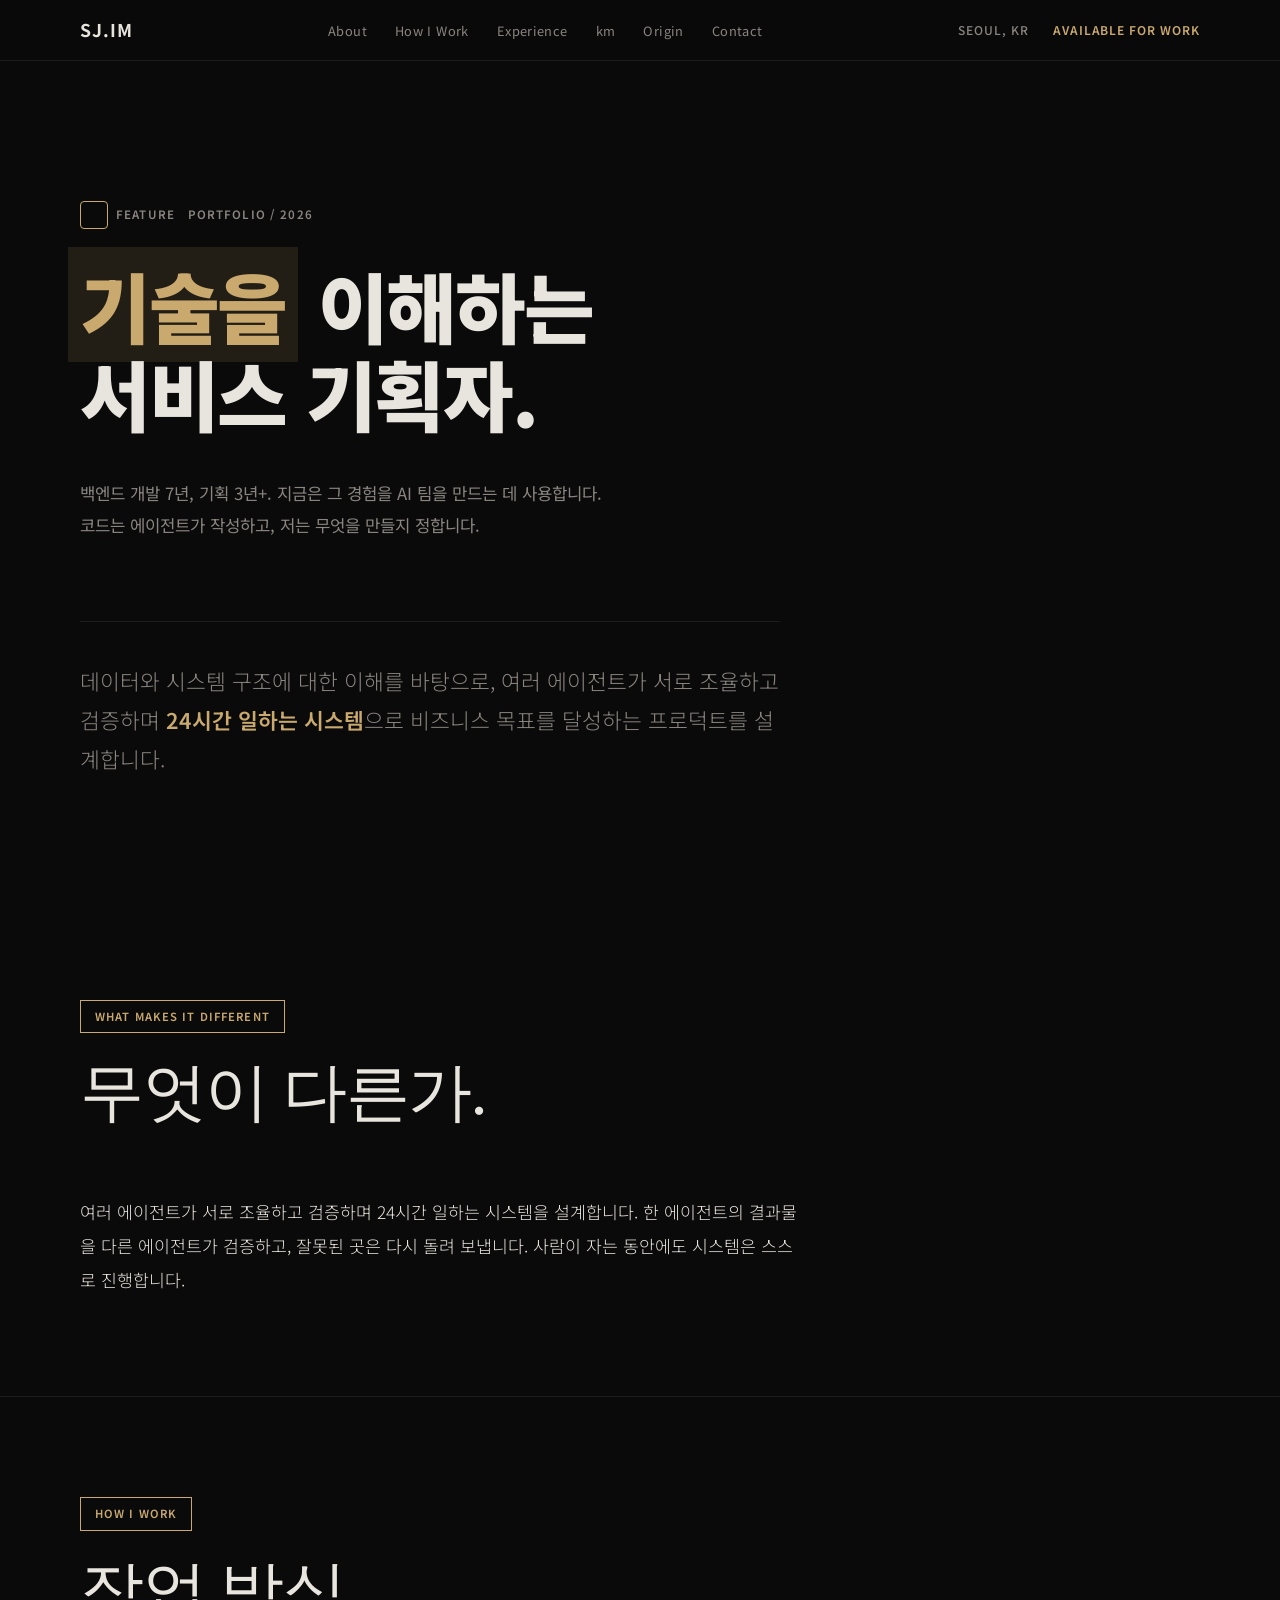
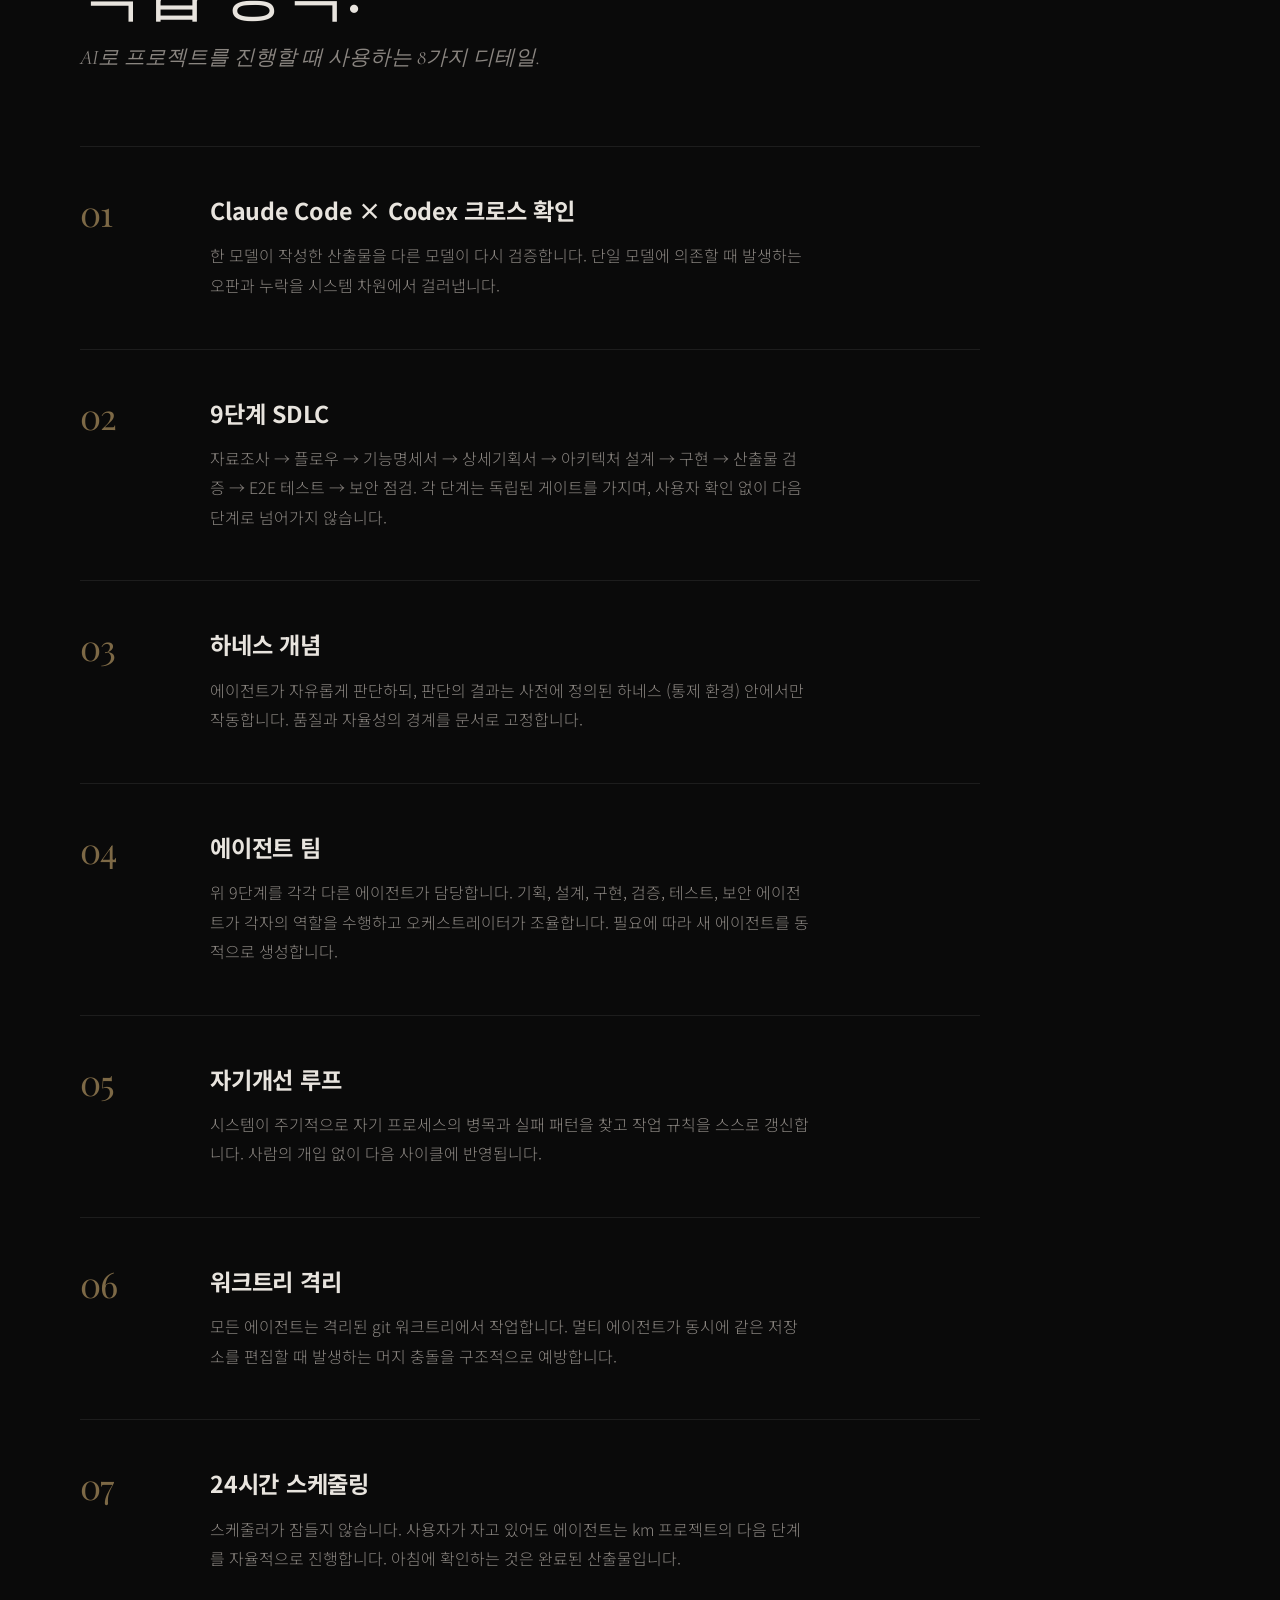
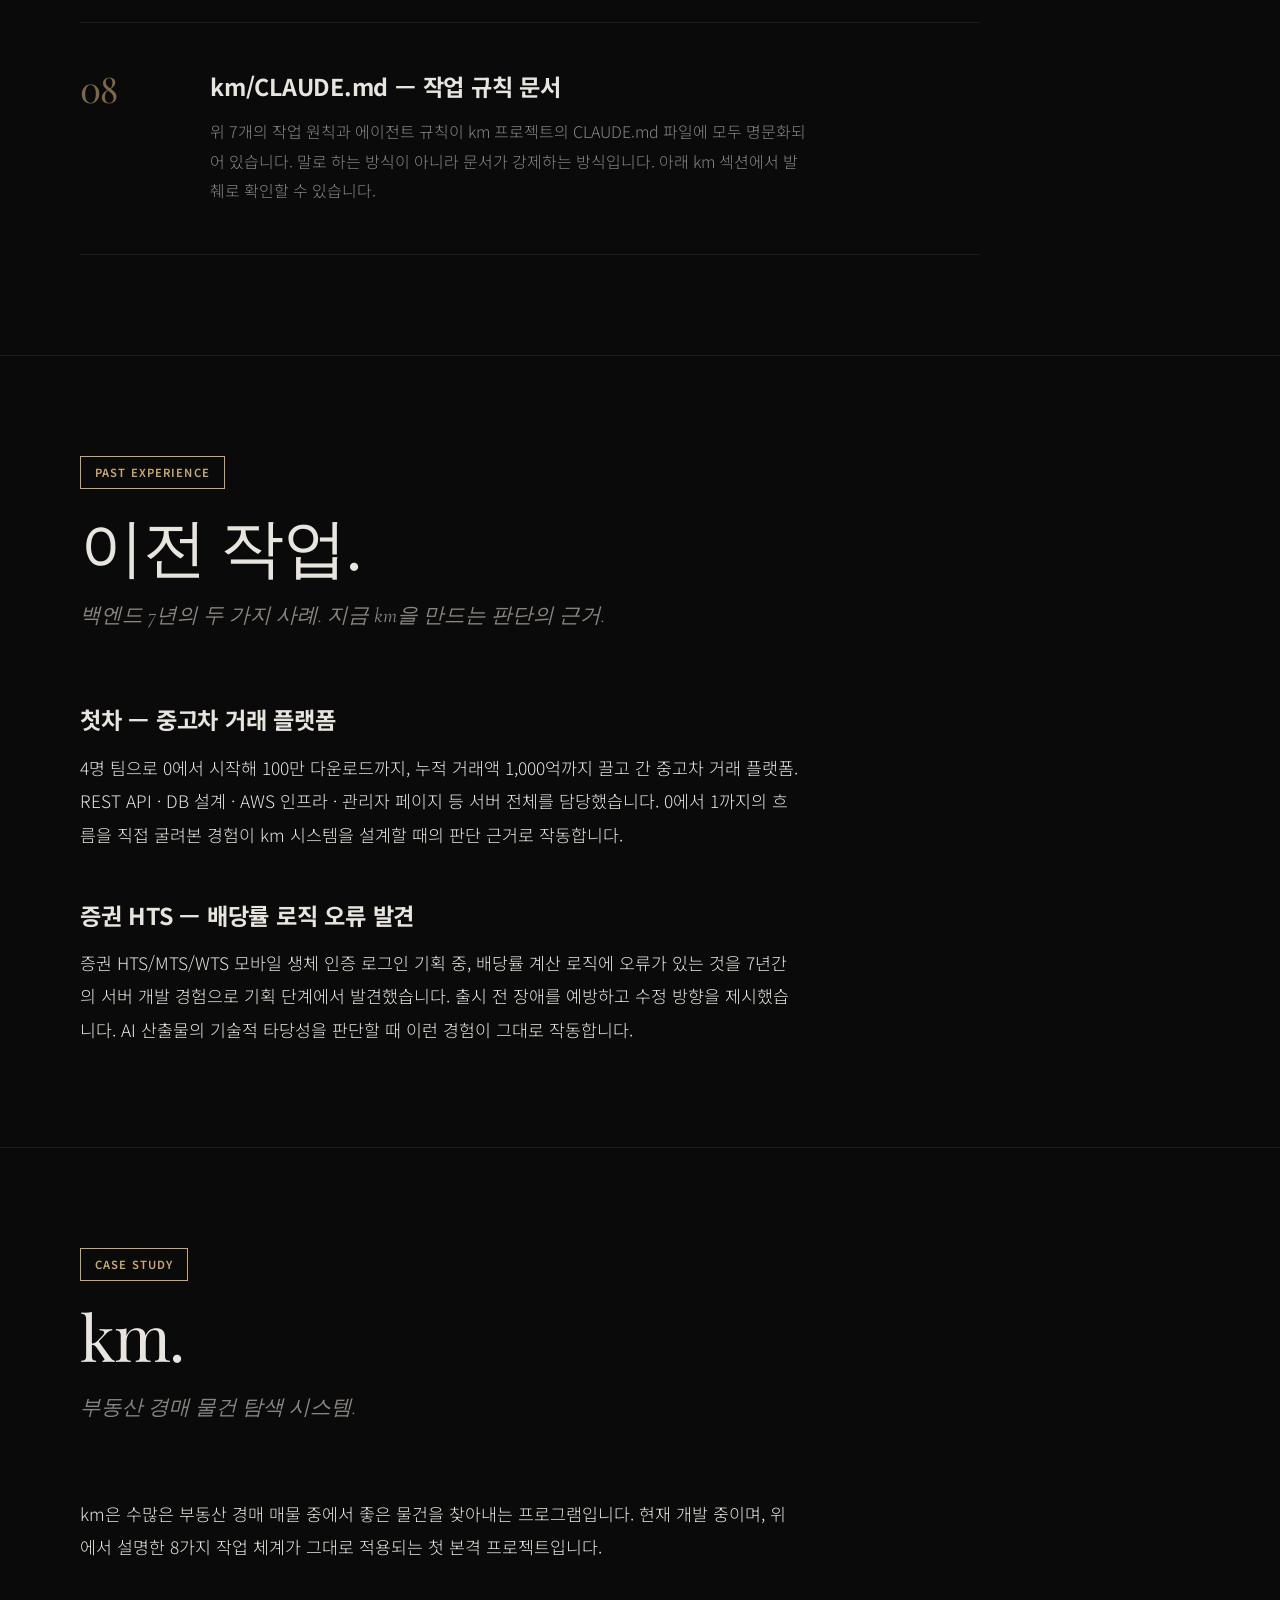
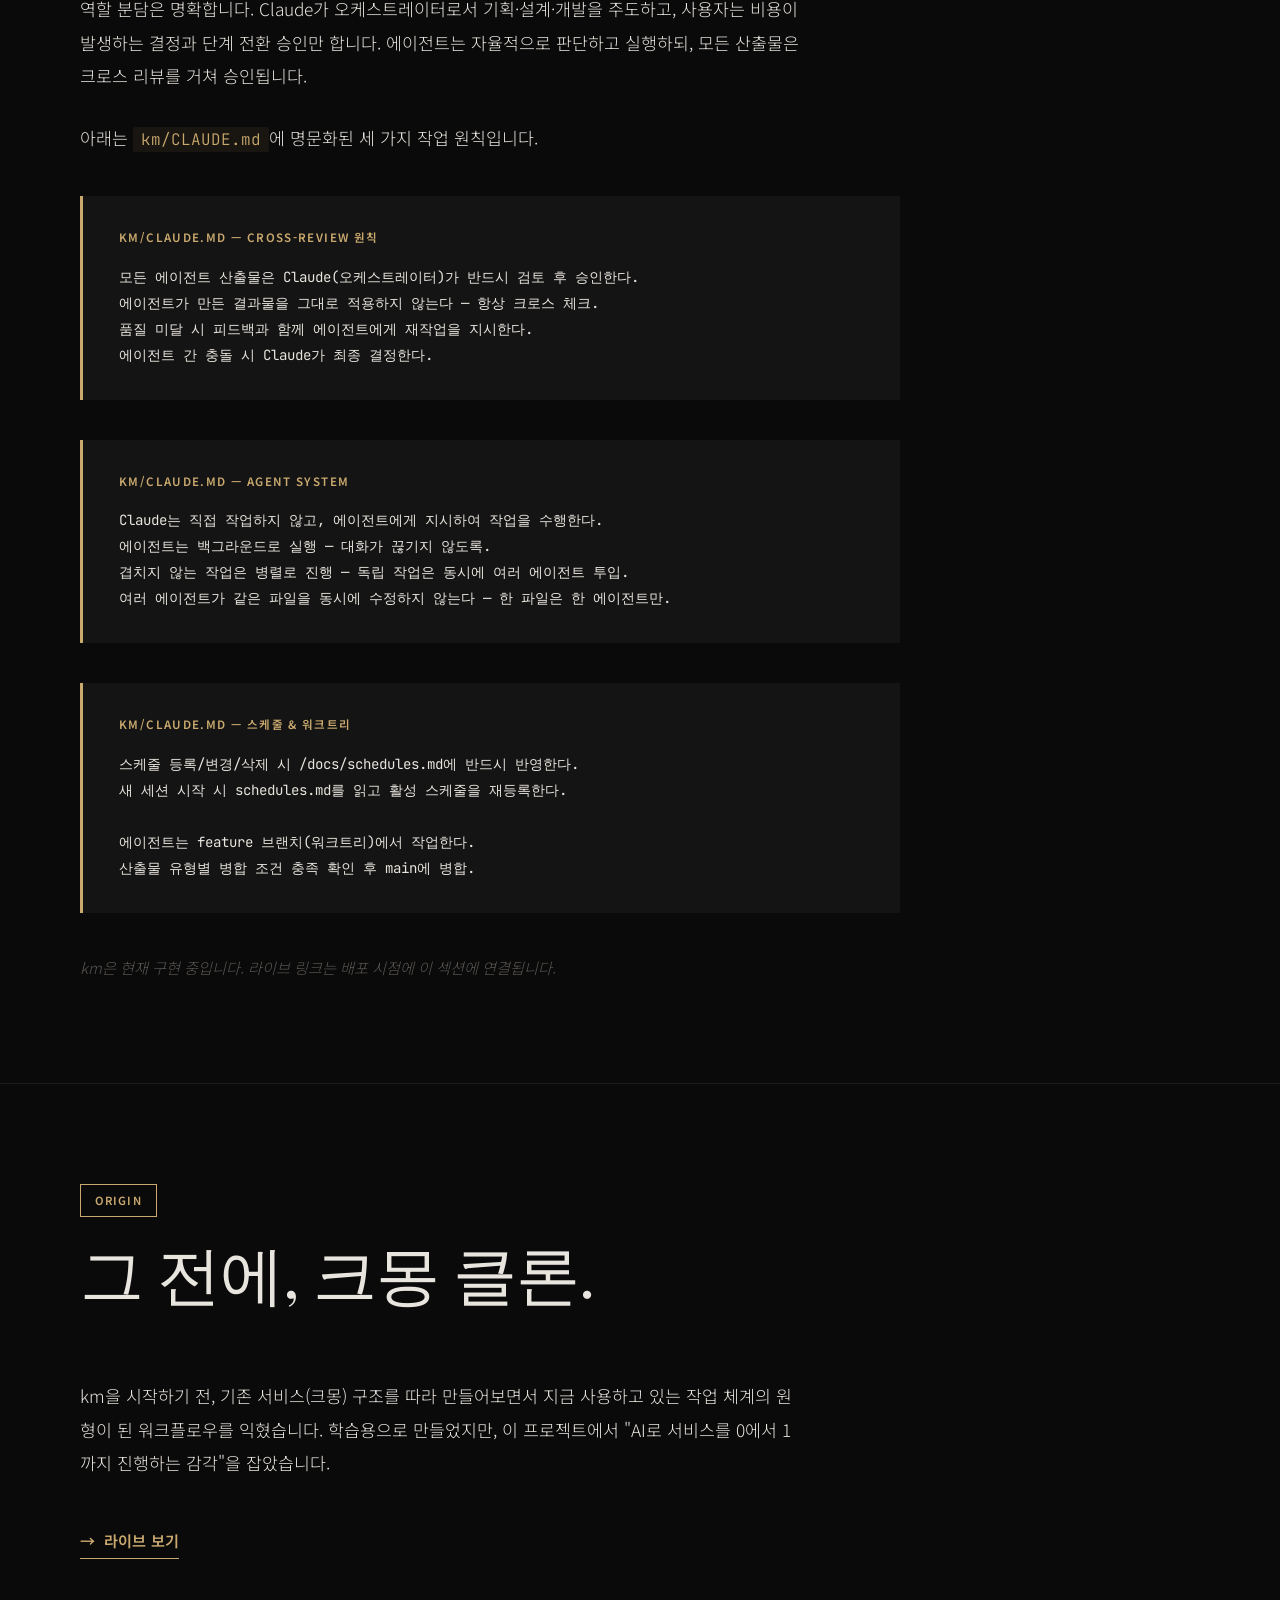
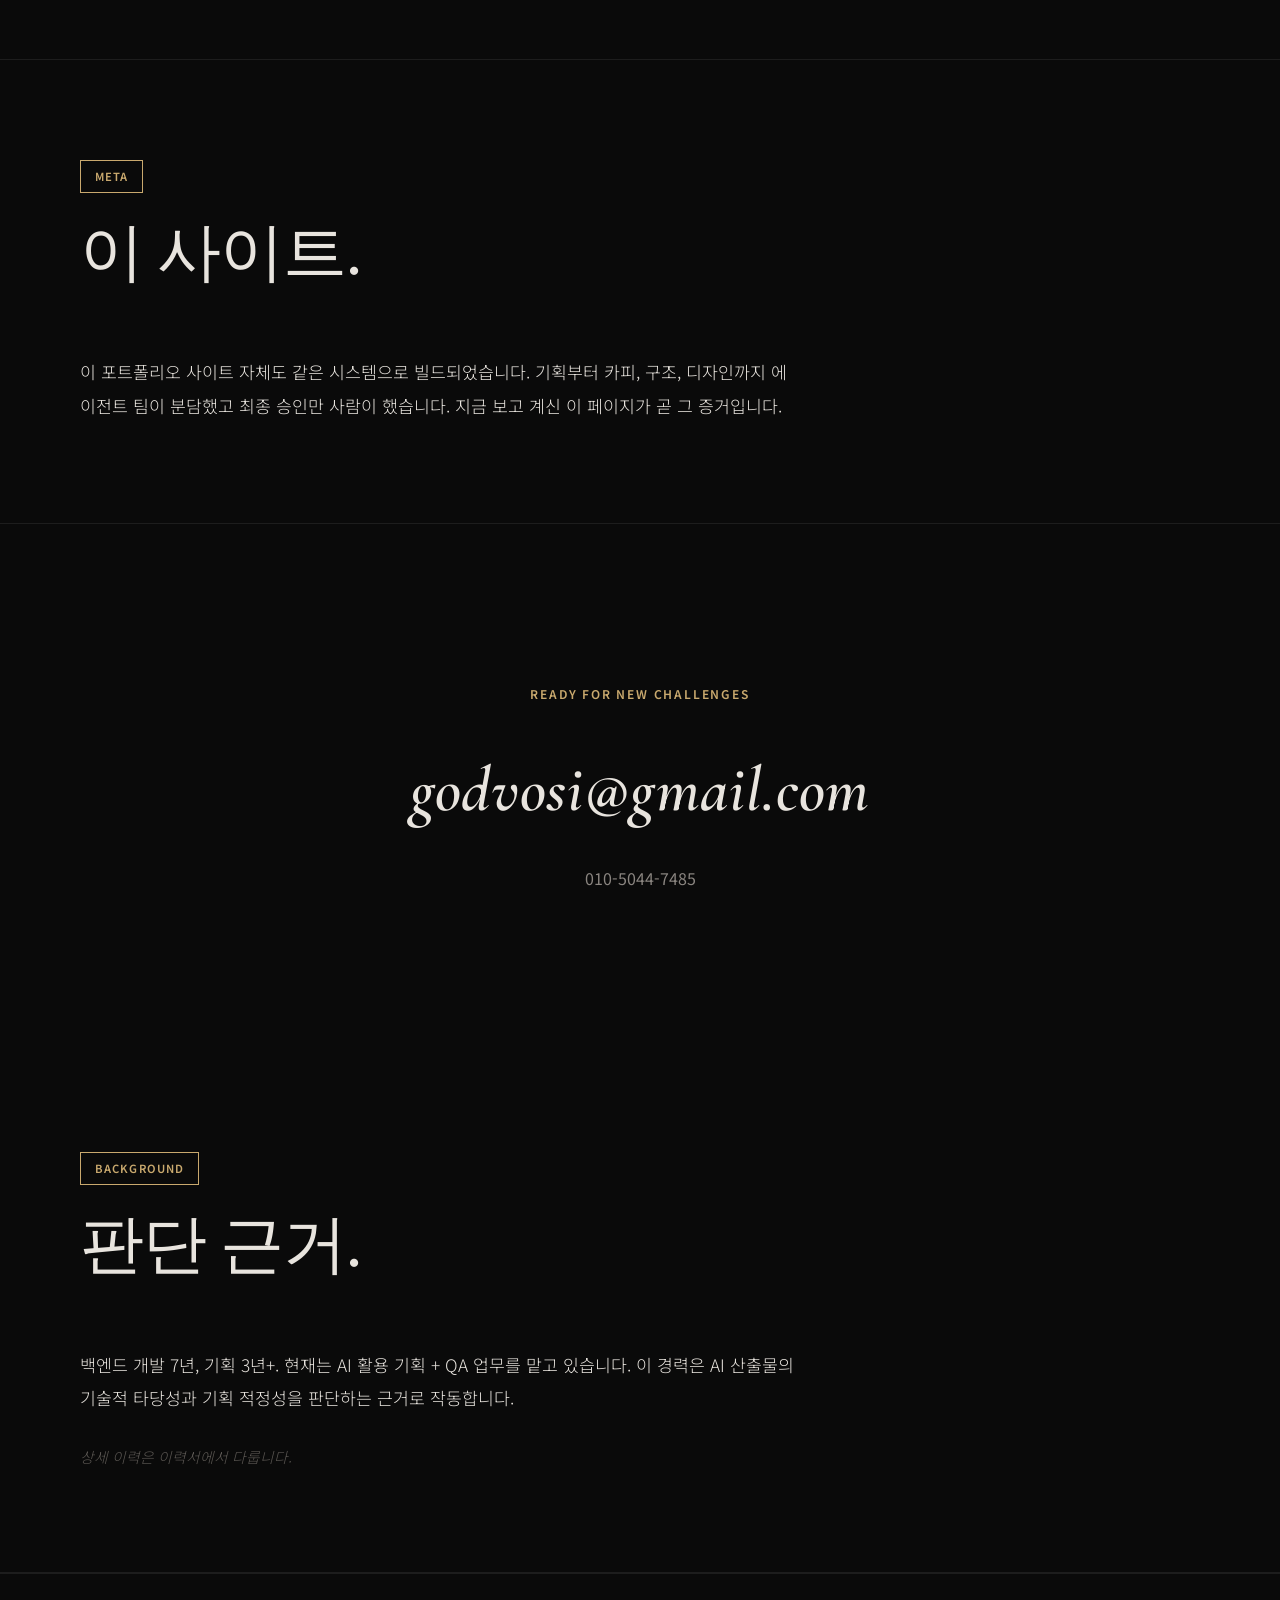
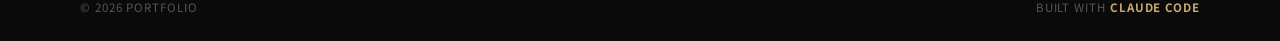
==== index.html @ a45b224a "v3 hero 카피 정정 + About 섹션 중복 제거 - hero desc: v2 잔재("개발자로서의 7년... 시스템의 근간을 아는 기획...") → "백엔드 개발 7년, 기획" ====
<!DOCTYPE html>
<html lang="ko">
<head>
    <meta charset="UTF-8">
    <meta name="viewport" content="width=device-width, initial-scale=1.0">
    <title>임상준 | 포트폴리오</title>
    <link rel="stylesheet" href="style.css">
    <link rel="preconnect" href="https://fonts.googleapis.com">
    <link href="https://fonts.googleapis.com/css2?family=Noto+Sans+KR:wght@300;400;500;700;900&family=Playfair+Display:ital,wght@0,400;0,700;1,400;1,700&family=Cormorant+Garamond:ital,wght@0,400;0,600;1,400;1,600&family=JetBrains+Mono:wght@400;500&display=swap" rel="stylesheet">
</head>
<body>

<!-- Navigation -->
<nav class="nav" id="nav">
    <div class="nav-container">
        <a href="#hero" class="nav-logo">SJ.IM</a>
        <button class="nav-toggle" id="navToggle" aria-label="메뉴 열기">
            <span></span><span></span><span></span>
        </button>
        <ul class="nav-menu" id="navMenu">
            <li><a href="#about">About</a></li>
            <li><a href="#operate">How I Work</a></li>
            <li><a href="#experience">Experience</a></li>
            <li><a href="#km">km</a></li>
            <li><a href="#origin">Origin</a></li>
            <li><a href="#contact">Contact</a></li>
        </ul>
        <div class="nav-status">
            <span class="nav-location">SEOUL, KR</span>
            <span class="nav-available">AVAILABLE FOR WORK</span>
        </div>
    </div>
</nav>

<!-- Hero Section (v2 카피 그대로 — 사용자 명시 결정) -->
<section class="hero" id="hero">
    <div class="hero-content">
        <div class="hero-badge">FEATURE &nbsp; PORTFOLIO / 2026</div>
        <h1 class="hero-title" id="heroTitle"></h1>
        <p class="hero-desc hero-fade" style="opacity: 0;">
            백엔드 개발 7년, 기획 3년+. 지금은 그 경험을 AI 팀을 만드는 데 사용합니다.
            코드는 에이전트가 작성하고, 저는 무엇을 만들지 정합니다.
        </p>
    </div>
    <div class="hero-quote hero-fade" style="opacity: 0;">
        <p>
            데이터와 시스템 구조에 대한 이해를 바탕으로, 여러 에이전트가 서로 조율하고
            검증하며 <strong>24시간 일하는 시스템</strong>으로 비즈니스 목표를 달성하는
            프로덕트를 설계합니다.
        </p>
    </div>
</section>

<!-- 2. About — 무엇이 다른가 -->
<section class="section" id="about">
    <div class="container">
        <div class="section-header">
            <div class="section-badge">WHAT MAKES IT DIFFERENT</div>
            <h2 class="section-title">무엇이 다른가.</h2>
        </div>
        <div class="editorial-body">
            <p>
                여러 에이전트가 서로 조율하고 검증하며 24시간 일하는 시스템을 설계합니다.
                한 에이전트의 결과물을 다른 에이전트가 검증하고, 잘못된 곳은 다시 돌려
                보냅니다. 사람이 자는 동안에도 시스템은 스스로 진행합니다.
            </p>
        </div>
    </div>
</section>

<!-- 3. How I Work — 작업 체계 8개 -->
<section class="section" id="operate">
    <div class="container">
        <div class="section-header">
            <div class="section-badge">HOW I WORK</div>
            <h2 class="section-title">작업 방식.</h2>
            <p class="section-sub">
                AI로 프로젝트를 진행할 때 사용하는 8가지 디테일.
            </p>
        </div>

        <div class="operate-list">
            <div class="operate-item">
                <div class="operate-num">01</div>
                <div class="operate-body">
                    <h3>Claude Code × Codex 크로스 확인</h3>
                    <p>
                        한 모델이 작성한 산출물을 다른 모델이 다시 검증합니다. 단일 모델에
                        의존할 때 발생하는 오판과 누락을 시스템 차원에서 걸러냅니다.
                    </p>
                </div>
            </div>

            <div class="operate-item">
                <div class="operate-num">02</div>
                <div class="operate-body">
                    <h3>9단계 SDLC</h3>
                    <p>
                        자료조사 → 플로우 → 기능명세서 → 상세기획서 → 아키텍처 설계 →
                        구현 → 산출물 검증 → E2E 테스트 → 보안 점검. 각 단계는 독립된
                        게이트를 가지며, 사용자 확인 없이 다음 단계로 넘어가지 않습니다.
                    </p>
                </div>
            </div>

            <div class="operate-item">
                <div class="operate-num">03</div>
                <div class="operate-body">
                    <h3>하네스 개념</h3>
                    <p>
                        에이전트가 자유롭게 판단하되, 판단의 결과는 사전에 정의된 하네스
                        (통제 환경) 안에서만 작동합니다. 품질과 자율성의 경계를 문서로 고정합니다.
                    </p>
                </div>
            </div>

            <div class="operate-item">
                <div class="operate-num">04</div>
                <div class="operate-body">
                    <h3>에이전트 팀</h3>
                    <p>
                        위 9단계를 각각 다른 에이전트가 담당합니다. 기획, 설계, 구현, 검증,
                        테스트, 보안 에이전트가 각자의 역할을 수행하고 오케스트레이터가
                        조율합니다. 필요에 따라 새 에이전트를 동적으로 생성합니다.
                    </p>
                </div>
            </div>

            <div class="operate-item">
                <div class="operate-num">05</div>
                <div class="operate-body">
                    <h3>자기개선 루프</h3>
                    <p>
                        시스템이 주기적으로 자기 프로세스의 병목과 실패 패턴을 찾고 작업
                        규칙을 스스로 갱신합니다. 사람의 개입 없이 다음 사이클에 반영됩니다.
                    </p>
                </div>
            </div>

            <div class="operate-item">
                <div class="operate-num">06</div>
                <div class="operate-body">
                    <h3>워크트리 격리</h3>
                    <p>
                        모든 에이전트는 격리된 git 워크트리에서 작업합니다. 멀티 에이전트가
                        동시에 같은 저장소를 편집할 때 발생하는 머지 충돌을 구조적으로 예방합니다.
                    </p>
                </div>
            </div>

            <div class="operate-item">
                <div class="operate-num">07</div>
                <div class="operate-body">
                    <h3>24시간 스케줄링</h3>
                    <p>
                        스케줄러가 잠들지 않습니다. 사용자가 자고 있어도 에이전트는 km
                        프로젝트의 다음 단계를 자율적으로 진행합니다. 아침에 확인하는 것은
                        완료된 산출물입니다.
                    </p>
                </div>
            </div>

            <div class="operate-item">
                <div class="operate-num">08</div>
                <div class="operate-body">
                    <h3>km/CLAUDE.md — 작업 규칙 문서</h3>
                    <p>
                        위 7개의 작업 원칙과 에이전트 규칙이 km 프로젝트의 CLAUDE.md
                        파일에 모두 명문화되어 있습니다. 말로 하는 방식이 아니라 문서가
                        강제하는 방식입니다. 아래 km 섹션에서 발췌로 확인할 수 있습니다.
                    </p>
                </div>
            </div>
        </div>
    </div>
</section>

<!-- 4. Past Experience: 백엔드 시절 사례 (경험) -->
<section class="section" id="experience">
    <div class="container">
        <div class="section-header">
            <div class="section-badge">PAST EXPERIENCE</div>
            <h2 class="section-title">이전 작업.</h2>
            <p class="section-sub">백엔드 7년의 두 가지 사례. 지금 km을 만드는 판단의 근거.</p>
        </div>

        <div class="editorial-body">
            <h3 class="experience-heading">첫차 — 중고차 거래 플랫폼</h3>
            <p>
                4명 팀으로 0에서 시작해 100만 다운로드까지, 누적 거래액 1,000억까지 끌고 간
                중고차 거래 플랫폼. REST API · DB 설계 · AWS 인프라 · 관리자 페이지 등 서버
                전체를 담당했습니다. 0에서 1까지의 흐름을 직접 굴려본 경험이 km 시스템을
                설계할 때의 판단 근거로 작동합니다.
            </p>

            <h3 class="experience-heading">증권 HTS — 배당률 로직 오류 발견</h3>
            <p>
                증권 HTS/MTS/WTS 모바일 생체 인증 로그인 기획 중, 배당률 계산 로직에 오류가
                있는 것을 7년간의 서버 개발 경험으로 기획 단계에서 발견했습니다. 출시 전 장애를
                예방하고 수정 방향을 제시했습니다. AI 산출물의 기술적 타당성을 판단할 때 이런
                경험이 그대로 작동합니다.
            </p>
        </div>
    </div>
</section>

<!-- 5. Case Study: km -->
<section class="section" id="km">
    <div class="container">
        <div class="section-header">
            <div class="section-badge">CASE STUDY</div>
            <h2 class="section-title">km.</h2>
            <p class="section-sub">부동산 경매 물건 탐색 시스템.</p>
        </div>

        <div class="editorial-body">
            <p>
                km은 수많은 부동산 경매 매물 중에서 좋은 물건을 찾아내는 프로그램입니다.
                현재 개발 중이며, 위에서 설명한 8가지 작업 체계가 그대로 적용되는
                첫 본격 프로젝트입니다.
            </p>
            <p>
                역할 분담은 명확합니다. Claude가 오케스트레이터로서 기획·설계·개발을
                주도하고, 사용자는 비용이 발생하는 결정과 단계 전환 승인만 합니다.
                에이전트는 자율적으로 판단하고 실행하되, 모든 산출물은 크로스 리뷰를 거쳐
                승인됩니다.
            </p>
            <p>
                아래는 <code>km/CLAUDE.md</code>에 명문화된 세 가지 작업 원칙입니다.
            </p>
        </div>

        <!-- km/CLAUDE.md 발췌 1: Cross-Review -->
        <blockquote class="km-excerpt">
            <div class="km-excerpt-label">km/CLAUDE.md — Cross-Review 원칙</div>
            <pre>모든 에이전트 산출물은 Claude(오케스트레이터)가 반드시 검토 후 승인한다.
에이전트가 만든 결과물을 그대로 적용하지 않는다 — 항상 크로스 체크.
품질 미달 시 피드백과 함께 에이전트에게 재작업을 지시한다.
에이전트 간 충돌 시 Claude가 최종 결정한다.</pre>
        </blockquote>

        <!-- km/CLAUDE.md 발췌 2: Agent System -->
        <blockquote class="km-excerpt">
            <div class="km-excerpt-label">km/CLAUDE.md — Agent System</div>
            <pre>Claude는 직접 작업하지 않고, 에이전트에게 지시하여 작업을 수행한다.
에이전트는 백그라운드로 실행 — 대화가 끊기지 않도록.
겹치지 않는 작업은 병렬로 진행 — 독립 작업은 동시에 여러 에이전트 투입.
여러 에이전트가 같은 파일을 동시에 수정하지 않는다 — 한 파일은 한 에이전트만.</pre>
        </blockquote>

        <!-- km/CLAUDE.md 발췌 3: 스케줄 / 워크트리 -->
        <blockquote class="km-excerpt">
            <div class="km-excerpt-label">km/CLAUDE.md — 스케줄 &amp; 워크트리</div>
            <pre>스케줄 등록/변경/삭제 시 /docs/schedules.md에 반드시 반영한다.
새 세션 시작 시 schedules.md를 읽고 활성 스케줄을 재등록한다.

에이전트는 feature 브랜치(워크트리)에서 작업한다.
산출물 유형별 병합 조건 충족 확인 후 main에 병합.</pre>
        </blockquote>

        <div class="editorial-body km-cta-block">
            <p>
                km은 현재 구현 중입니다. 라이브 링크는 배포 시점에 이 섹션에 연결됩니다.
            </p>
        </div>
    </div>
</section>

<!-- 5. Origin: 크몽 클론 -->
<section class="section" id="origin">
    <div class="container">
        <div class="section-header">
            <div class="section-badge">ORIGIN</div>
            <h2 class="section-title">그 전에, 크몽 클론.</h2>
        </div>

        <div class="editorial-body">
            <p>
                km을 시작하기 전, 기존 서비스(크몽) 구조를 따라 만들어보면서 지금 사용하고 있는
                작업 체계의 원형이 된 워크플로우를 익혔습니다. 학습용으로 만들었지만, 이
                프로젝트에서 "AI로 서비스를 0에서 1까지 진행하는 감각"을 잡았습니다.
            </p>
            <a href="https://cmong-chi.vercel.app/" target="_blank" rel="noopener" class="project-link-cta">
                <span class="link-arrow">→</span> 라이브 보기
            </a>
        </div>
    </div>
</section>

<!-- 6. Meta: 이 사이트 -->
<section class="section" id="meta">
    <div class="container">
        <div class="section-header">
            <div class="section-badge">META</div>
            <h2 class="section-title">이 사이트.</h2>
        </div>

        <div class="editorial-body">
            <p>
                이 포트폴리오 사이트 자체도 같은 시스템으로 빌드되었습니다. 기획부터 카피,
                구조, 디자인까지 에이전트 팀이 분담했고 최종 승인만 사람이 했습니다.
                지금 보고 계신 이 페이지가 곧 그 증거입니다.
            </p>
        </div>
    </div>
</section>

<!-- 7. Contact -->
<section class="section" id="contact">
    <div class="container">
        <div class="contact-content">
            <p class="contact-label">READY FOR NEW CHALLENGES</p>
            <a href="mailto:godvosi@gmail.com" class="contact-email">godvosi@gmail.com</a>
            <div class="contact-sub">
                <a href="tel:010-5044-7485" class="contact-phone">010-5044-7485</a>
            </div>
        </div>
    </div>
</section>

<!-- 8. Background — 판단 근거 (경력 한두 줄, 진짜 마지막) -->
<section class="section" id="background">
    <div class="container">
        <div class="section-header">
            <div class="section-badge">BACKGROUND</div>
            <h2 class="section-title">판단 근거.</h2>
        </div>

        <div class="editorial-body">
            <p>
                백엔드 개발 7년, 기획 3년+. 현재는 AI 활용 기획 + QA 업무를 맡고 있습니다.
                이 경력은 AI 산출물의 기술적 타당성과 기획 적정성을 판단하는 근거로
                작동합니다.
            </p>
            <p class="editorial-muted">
                상세 이력은 이력서에서 다룹니다.
            </p>
        </div>
    </div>
</section>

<!-- Footer -->
<footer class="footer">
    <div class="container footer-inner">
        <p class="footer-copy">&copy; 2026 PORTFOLIO</p>
        <p class="footer-built">BUILT WITH <strong>CLAUDE CODE</strong></p>
    </div>
</footer>

<script src="script.js"></script>
</body>
</html>
---- style.css ----
/* ================================
   Variables & Reset
   ================================ */
:root {
    --bg: #0a0a0a;
    --bg-light: #141414;
    --bg-card: #1a1a1a;
    --gold: #c9a96e;
    --gold-dim: rgba(201, 169, 110, 0.6);
    --text: #e8e4de;
    --text-dim: #8a8580;
    --text-muted: #5a5652;
    --border: rgba(255, 255, 255, 0.08);
    --border-light: rgba(255, 255, 255, 0.12);
    --serif: 'Playfair Display', Georgia, 'Times New Roman', serif;
    --sans: 'Noto Sans KR', -apple-system, BlinkMacSystemFont, sans-serif;
    --transition: all 0.3s ease;
}

*, *::before, *::after {
    margin: 0;
    padding: 0;
    box-sizing: border-box;
}

html {
    scroll-behavior: smooth;
    font-size: 16px;
}

body {
    font-family: var(--sans);
    color: var(--text);
    background: var(--bg);
    line-height: 1.7;
    -webkit-font-smoothing: antialiased;
}

a {
    text-decoration: none;
    color: inherit;
}

ul {
    list-style: none;
}

/* ================================
   Layout
   ================================ */
.container {
    max-width: 1200px;
    margin: 0 auto;
    padding: 0 40px;
}

.section {
    padding: 100px 0;
    border-bottom: 1px solid var(--border);
}

/* ================================
   Navigation
   ================================ */
.nav {
    position: fixed;
    top: 0;
    left: 0;
    right: 0;
    z-index: 1000;
    background: rgba(10, 10, 10, 0.95);
    backdrop-filter: blur(12px);
    border-bottom: 1px solid var(--border);
    transition: var(--transition);
}

.nav.scrolled {
    background: rgba(10, 10, 10, 0.98);
}

.nav-container {
    max-width: 1200px;
    margin: 0 auto;
    padding: 0 40px;
    display: flex;
    align-items: center;
    justify-content: space-between;
    height: 60px;
}

.nav-logo {
    font-size: 1.1rem;
    font-weight: 700;
    color: var(--text);
    letter-spacing: 0.05em;
}

.nav-menu {
    display: flex;
    gap: 28px;
}

.nav-menu a {
    font-size: 0.8rem;
    font-weight: 400;
    color: var(--text-dim);
    transition: var(--transition);
    letter-spacing: 0.03em;
}

.nav-menu a:hover {
    color: var(--text);
}

.nav-status {
    display: flex;
    align-items: center;
    gap: 24px;
}

.nav-location {
    font-size: 0.75rem;
    color: var(--text-dim);
    letter-spacing: 0.08em;
    font-weight: 500;
}

.nav-available {
    font-size: 0.75rem;
    color: var(--gold);
    letter-spacing: 0.08em;
    font-weight: 600;
}

.nav-toggle {
    display: none;
    flex-direction: column;
    gap: 5px;
    background: none;
    border: none;
    cursor: pointer;
    padding: 4px;
}

.nav-toggle span {
    width: 22px;
    height: 1.5px;
    background: var(--text);
    transition: var(--transition);
}

/* ================================
   Hero
   ================================ */
.hero {
    min-height: 100vh;
    display: flex;
    flex-direction: column;
    justify-content: center;
    padding: 140px 40px 60px;
    max-width: 1200px;
    margin: 0 auto;
}

.hero-badge {
    font-size: 0.72rem;
    font-weight: 600;
    color: var(--text-dim);
    letter-spacing: 0.1em;
    margin-bottom: 32px;
    display: flex;
    align-items: center;
    gap: 8px;
}

.hero-badge::before {
    content: '';
    display: inline-block;
    width: 28px;
    height: 28px;
    border: 1.5px solid var(--gold);
    border-radius: 4px;
    flex-shrink: 0;
}

.hero-title {
    font-family: var(--sans);
    font-size: clamp(2.8rem, 6vw, 5rem);
    font-weight: 900;
    line-height: 1.15;
    margin-bottom: 40px;
    letter-spacing: -0.03em;
    color: var(--text);
}

.hero-title-highlight {
    color: var(--gold);
    background: rgba(201, 169, 110, 0.12);
    padding: 2px 12px;
    margin-left: -12px;
}

.hero-desc {
    font-size: 1.05rem;
    color: var(--text-dim);
    max-width: 540px;
    line-height: 1.9;
}

.hero-quote {
    margin-top: 80px;
    padding-top: 40px;
    border-top: 1px solid var(--border);
    max-width: 700px;
}

.hero-quote p {
    font-size: 1.35rem;
    color: var(--text-dim);
    line-height: 1.8;
    font-weight: 300;
}

.hero-quote strong {
    color: var(--gold);
    font-weight: 600;
}

/* ================================
   Stats
   ================================ */
.stats-grid {
    display: grid;
    grid-template-columns: repeat(4, 1fr);
    border-top: 1px solid var(--border-light);
    border-bottom: 1px solid var(--border-light);
}

.stat-item {
    padding: 40px 0;
    border-right: 1px solid var(--border);
}

.stat-item:last-child {
    border-right: none;
}

.stat-number {
    display: block;
    font-size: 3.5rem;
    font-weight: 900;
    letter-spacing: -0.03em;
    color: var(--text);
    line-height: 1;
    margin-bottom: 8px;
}

.stat-plus {
    color: var(--gold);
}

.stat-label {
    display: block;
    font-size: 0.7rem;
    color: var(--text-dim);
    letter-spacing: 0.1em;
    font-weight: 500;
    text-transform: uppercase;
}

/* ================================
   Career
   ================================ */
.career-header {
    margin-bottom: 64px;
}

.career-badge {
    display: inline-block;
    font-size: 0.7rem;
    font-weight: 600;
    padding: 6px 14px;
    border: 1px solid var(--gold);
    color: var(--gold);
    letter-spacing: 0.08em;
    margin-bottom: 16px;
}

.career-title {
    font-family: var(--serif);
    font-size: clamp(3rem, 5vw, 5rem);
    font-weight: 400;
    color: var(--text);
    letter-spacing: -0.02em;
}

.career-list {
    max-width: 900px;
}

.career-item {
    display: grid;
    grid-template-columns: 200px 1fr;
    gap: 60px;
    padding: 32px 0;
}

.career-item.featured .career-detail {
    border-left: 2px solid var(--gold);
    padding-left: 24px;
}

.career-date {
    font-family: var(--serif);
    font-size: 0.95rem;
    color: var(--gold-dim);
    padding-top: 4px;
}

.career-detail h3 {
    font-size: 1.2rem;
    font-weight: 700;
    color: var(--text);
    margin-bottom: 4px;
}

.career-company {
    font-size: 0.9rem;
    color: var(--text-dim);
    margin-bottom: 12px;
}

.career-tags {
    display: flex;
    gap: 8px;
    flex-wrap: wrap;
    margin-bottom: 12px;
}

.career-tag {
    font-size: 0.72rem;
    padding: 4px 12px;
    border: 1px solid var(--border-light);
    color: var(--text-dim);
    letter-spacing: 0.02em;
}

.career-desc {
    font-size: 0.9rem;
    color: var(--text-muted);
    line-height: 1.7;
}

.career-divider {
    height: 1px;
    background: var(--border);
    max-width: 900px;
}

/* ================================
   Projects
   ================================ */
.section-label {
    font-size: 0.72rem;
    color: var(--text-dim);
    letter-spacing: 0.12em;
    font-weight: 500;
    text-transform: uppercase;
    margin-top: 8px;
}

.project-card {
    padding: 60px 0;
    border-bottom: 1px solid var(--border);
}

.project-card:last-child {
    border-bottom: none;
}

.project-top {
    display: grid;
    grid-template-columns: 1fr;
    gap: 40px;
}

.project-badge {
    display: inline-block;
    font-size: 0.68rem;
    font-weight: 600;
    padding: 5px 14px;
    border: 1px solid var(--gold);
    color: var(--gold);
    letter-spacing: 0.1em;
    margin-bottom: 20px;
}

.badge-fintech {
    border-color: #10b981;
    color: #10b981;
}

.badge-o2o {
    border-color: #8b5cf6;
    color: #8b5cf6;
}

.badge-ai {
    border-color: var(--gold);
    color: var(--gold);
}

.project-title {
    font-family: var(--sans);
    font-size: clamp(1.6rem, 3vw, 2.4rem);
    font-weight: 900;
    color: var(--text);
    margin-bottom: 20px;
    letter-spacing: -0.02em;
    line-height: 1.3;
}

.project-desc {
    font-size: 0.95rem;
    color: var(--text-dim);
    line-height: 1.8;
    max-width: 600px;
}

.project-link-cta {
    display: inline-block;
    margin-top: 20px;
    font-size: 0.95rem;
    font-weight: 600;
    color: var(--gold);
    border-bottom: 1.5px solid var(--gold);
    padding-bottom: 4px;
    transition: var(--transition);
    letter-spacing: 0.02em;
}

.project-link-cta .link-arrow {
    display: inline-block;
    transition: transform 0.3s ease;
    margin-right: 4px;
}

.project-link-cta:hover {
    color: var(--text);
    border-color: var(--text);
}

.project-link-cta:hover .link-arrow {
    transform: translateX(6px);
}

.project-divider {
    height: 1px;
    background: var(--border);
    margin: 40px 0;
    max-width: 600px;
}

.project-metrics {
    display: flex;
    gap: 60px;
}

.metric-value {
    display: block;
    font-size: clamp(2rem, 4vw, 3rem);
    font-weight: 900;
    color: var(--text);
    letter-spacing: -0.03em;
    line-height: 1.1;
    margin-bottom: 4px;
}

.metric-label {
    font-size: 0.75rem;
    color: var(--text-dim);
    letter-spacing: 0.02em;
}

/* ================================
   Skills
   ================================ */
.skills-grid {
    display: grid;
    grid-template-columns: repeat(3, 1fr);
    gap: 48px;
}

.skill-heading {
    font-size: 1.3rem;
    font-weight: 700;
    color: var(--text);
    margin-bottom: 16px;
}

.skill-heading em {
    font-family: var(--serif);
    font-style: italic;
    font-weight: 400;
    color: var(--gold-dim);
}

.skill-divider {
    height: 1px;
    background: var(--border-light);
    margin-bottom: 24px;
}

.skill-list li {
    font-size: 0.9rem;
    color: var(--text-dim);
    padding: 10px 0;
    border-bottom: 1px solid var(--border);
}

.skill-list li:last-child {
    border-bottom: none;
}

.skill-ai-desc {
    font-size: 0.9rem;
    color: var(--text-dim);
    line-height: 1.8;
    margin-bottom: 20px;
}

.skill-ai-tools {
    display: flex;
    flex-direction: column;
    gap: 8px;
}

.skill-ai-tag {
    display: inline-flex;
    align-items: center;
    gap: 8px;
    font-size: 0.85rem;
    color: var(--text);
    padding: 8px 14px;
    background: var(--bg-card);
    border: 1px solid var(--border-light);
    width: fit-content;
}

.skill-ai-tag::before {
    content: '';
    width: 8px;
    height: 8px;
    background: var(--gold);
    flex-shrink: 0;
}

/* ================================
   Contact
   ================================ */
#contact {
    border-bottom: none;
}

.contact-content {
    text-align: center;
    padding: 60px 0;
}

.contact-label {
    font-size: 0.75rem;
    color: var(--gold);
    letter-spacing: 0.15em;
    font-weight: 600;
    margin-bottom: 32px;
}

.contact-email {
    display: block;
    font-family: 'Cormorant Garamond', Georgia, serif;
    font-size: clamp(2rem, 5vw, 4rem);
    font-style: italic;
    font-weight: 600;
    color: var(--text);
    transition: var(--transition);
    margin-bottom: 20px;
    letter-spacing: 0.01em;
}

.contact-email:hover {
    color: var(--gold);
}

.contact-phone {
    font-size: 1rem;
    color: var(--text-dim);
    transition: var(--transition);
}

.contact-phone:hover {
    color: var(--text);
}

/* ================================
   Footer
   ================================ */
.footer {
    padding: 24px 0;
    border-top: 1px solid var(--border);
}

.footer-inner {
    display: flex;
    justify-content: space-between;
    align-items: center;
}

.footer-copy {
    font-size: 0.72rem;
    color: var(--text-muted);
    letter-spacing: 0.08em;
}

.footer-built {
    font-size: 0.72rem;
    color: var(--text-muted);
    letter-spacing: 0.08em;
}

.footer-built strong {
    color: var(--gold);
}

/* ================================
   Hero Typing Animation
   ================================ */
.hero-title .cursor {
    display: inline-block;
    width: 3px;
    height: 0.9em;
    background: var(--gold);
    margin-left: 4px;
    vertical-align: baseline;
    animation: blink 0.8s step-end infinite;
}

@keyframes blink {
    0%, 100% { opacity: 1; }
    50% { opacity: 0; }
}

.hero-fade {
    transition: opacity 0.8s ease, transform 0.8s ease;
    transform: translateY(16px);
}

.hero-fade.show {
    opacity: 1 !important;
    transform: translateY(0);
}

/* ================================
   Animations
   ================================ */
.fade-in {
    opacity: 0;
    transform: translateY(20px);
    transition: opacity 0.6s ease, transform 0.6s ease;
}

.fade-in.visible {
    opacity: 1;
    transform: translateY(0);
}

/* ================================
   Responsive
   ================================ */
@media (max-width: 768px) {
    .container {
        padding: 0 20px;
    }

    .hero {
        padding: 120px 20px 40px;
    }

    .hero-title {
        font-size: 2.4rem;
    }

    .hero-quote {
        margin-top: 48px;
    }

    .hero-quote p {
        font-size: 1.1rem;
    }

    .nav-container {
        padding: 0 20px;
    }

    .nav-menu {
        display: none;
        position: absolute;
        top: 60px;
        left: 0;
        right: 0;
        background: var(--bg);
        flex-direction: column;
        padding: 24px;
        gap: 16px;
        border-bottom: 1px solid var(--border);
    }

    .nav-menu.active {
        display: flex;
    }

    .nav-toggle {
        display: flex;
    }

    .nav-status {
        display: none;
    }

    .stats-grid {
        grid-template-columns: repeat(2, 1fr);
    }

    .stat-item:nth-child(2) {
        border-right: none;
    }

    .stat-item:nth-child(3),
    .stat-item:nth-child(4) {
        border-top: 1px solid var(--border);
    }

    .stat-number {
        font-size: 2.4rem;
    }

    .career-item {
        grid-template-columns: 1fr;
        gap: 8px;
    }

    .skills-grid {
        grid-template-columns: 1fr;
        gap: 40px;
    }

    .project-metrics {
        gap: 32px;
    }

    .section {
        padding: 64px 0;
    }

    .contact-email {
        font-size: 1.6rem;
    }

    .footer-inner {
        flex-direction: column;
        gap: 8px;
        text-align: center;
    }
}

@media (max-width: 480px) {
    .hero-title {
        font-size: 1.8rem;
    }

    .stat-number {
        font-size: 2rem;
    }

    .career-title {
        font-size: 2.5rem;
    }

    .project-title {
        font-size: 1.4rem;
    }

    .metric-value {
        font-size: 1.8rem;
    }
}

/* ================================
   v3 — Editorial Sections (append)
   ================================ */

/* Section header (common) */
.section-header {
    margin-bottom: 72px;
    max-width: 900px;
}

.section-badge {
    display: inline-block;
    font-size: 0.7rem;
    font-weight: 600;
    padding: 6px 14px;
    border: 1px solid var(--gold);
    color: var(--gold);
    letter-spacing: 0.1em;
    margin-bottom: 20px;
}

.section-title {
    font-family: var(--serif);
    font-size: clamp(2.8rem, 5vw, 4.5rem);
    font-weight: 400;
    color: var(--text);
    letter-spacing: -0.02em;
    line-height: 1.1;
    margin-bottom: 20px;
}

.section-sub {
    font-family: 'Cormorant Garamond', Georgia, serif;
    font-size: 1.3rem;
    font-style: italic;
    color: var(--text-dim);
    line-height: 1.6;
    max-width: 640px;
}

/* Editorial body (long-form paragraphs) */
.editorial-body {
    max-width: 720px;
}

.editorial-body p {
    font-family: var(--sans);
    font-size: 1.08rem;
    color: var(--text);
    line-height: 1.95;
    margin-bottom: 28px;
    font-weight: 300;
}

.editorial-body p:last-child {
    margin-bottom: 0;
}

.editorial-body em {
    font-family: 'Cormorant Garamond', Georgia, serif;
    font-style: italic;
    color: var(--gold);
    font-weight: 600;
    font-size: 1.15em;
}

.editorial-body code {
    font-family: 'JetBrains Mono', 'SF Mono', Menlo, Consolas, monospace;
    font-size: 0.92em;
    color: var(--gold);
    background: rgba(201, 169, 110, 0.08);
    padding: 2px 8px;
    border-radius: 2px;
}

.editorial-emphasis {
    font-family: 'Cormorant Garamond', Georgia, serif !important;
    font-size: 1.5rem !important;
    font-style: italic !important;
    font-weight: 500 !important;
    color: var(--gold) !important;
    border-left: 2px solid var(--gold);
    padding-left: 28px;
    margin-top: 40px !important;
    line-height: 1.6 !important;
}

.editorial-muted {
    font-size: 0.92rem !important;
    color: var(--text-muted) !important;
    font-style: italic;
}

/* How I Operate — 8개 디테일 */
.operate-list {
    max-width: 900px;
    border-top: 1px solid var(--border);
}

.operate-item {
    display: grid;
    grid-template-columns: 90px 1fr;
    gap: 40px;
    padding: 48px 0;
    border-bottom: 1px solid var(--border);
}

.operate-num {
    font-family: var(--serif);
    font-size: 2.2rem;
    font-weight: 400;
    color: var(--gold-dim);
    line-height: 1;
    letter-spacing: -0.02em;
}

.operate-body h3 {
    font-family: var(--sans);
    font-size: 1.45rem;
    font-weight: 700;
    color: var(--text);
    margin-bottom: 16px;
    letter-spacing: -0.01em;
    line-height: 1.3;
}

.operate-body p {
    font-size: 1rem;
    color: var(--text-dim);
    line-height: 1.85;
    max-width: 600px;
    font-weight: 300;
}

/* Past Experience — h3 헤딩 (사례 제목) */
.experience-heading {
    font-family: var(--sans);
    font-size: 1.45rem;
    font-weight: 700;
    color: var(--text);
    margin-top: 48px;
    margin-bottom: 16px;
    letter-spacing: -0.01em;
    line-height: 1.3;
}

.editorial-body > .experience-heading:first-child {
    margin-top: 0;
}

/* km — 작업 규칙 발췌 블록 */
.km-excerpt {
    margin: 40px 0;
    padding: 32px 36px;
    background: var(--bg-light);
    border-left: 3px solid var(--gold);
    max-width: 820px;
    position: relative;
}

.km-excerpt-label {
    font-family: var(--sans);
    font-size: 0.72rem;
    font-weight: 600;
    color: var(--gold);
    letter-spacing: 0.12em;
    text-transform: uppercase;
    margin-bottom: 16px;
}

.km-excerpt pre {
    font-family: 'JetBrains Mono', 'SF Mono', Menlo, Consolas, monospace;
    font-size: 0.88rem;
    color: var(--text);
    line-height: 1.85;
    white-space: pre-wrap;
    word-wrap: break-word;
    font-weight: 400;
}

.km-cta-block {
    margin-top: 40px;
}

.km-cta-block p {
    font-style: italic;
    color: var(--text-muted);
    font-size: 0.95rem;
}

/* v3 responsive */
@media (max-width: 768px) {
    .section-title {
        font-size: 2.4rem;
    }

    .section-sub {
        font-size: 1.1rem;
    }

    .operate-item {
        grid-template-columns: 1fr;
        gap: 16px;
    }

    .operate-num {
        font-size: 1.6rem;
    }

    .operate-body h3 {
        font-size: 1.2rem;
    }

    .km-excerpt {
        padding: 24px 20px;
        margin: 32px 0;
    }

    .km-excerpt pre {
        font-size: 0.78rem;
    }

    .editorial-body p {
        font-size: 1rem;
    }

    .editorial-emphasis {
        font-size: 1.25rem !important;
        padding-left: 20px;
    }
}
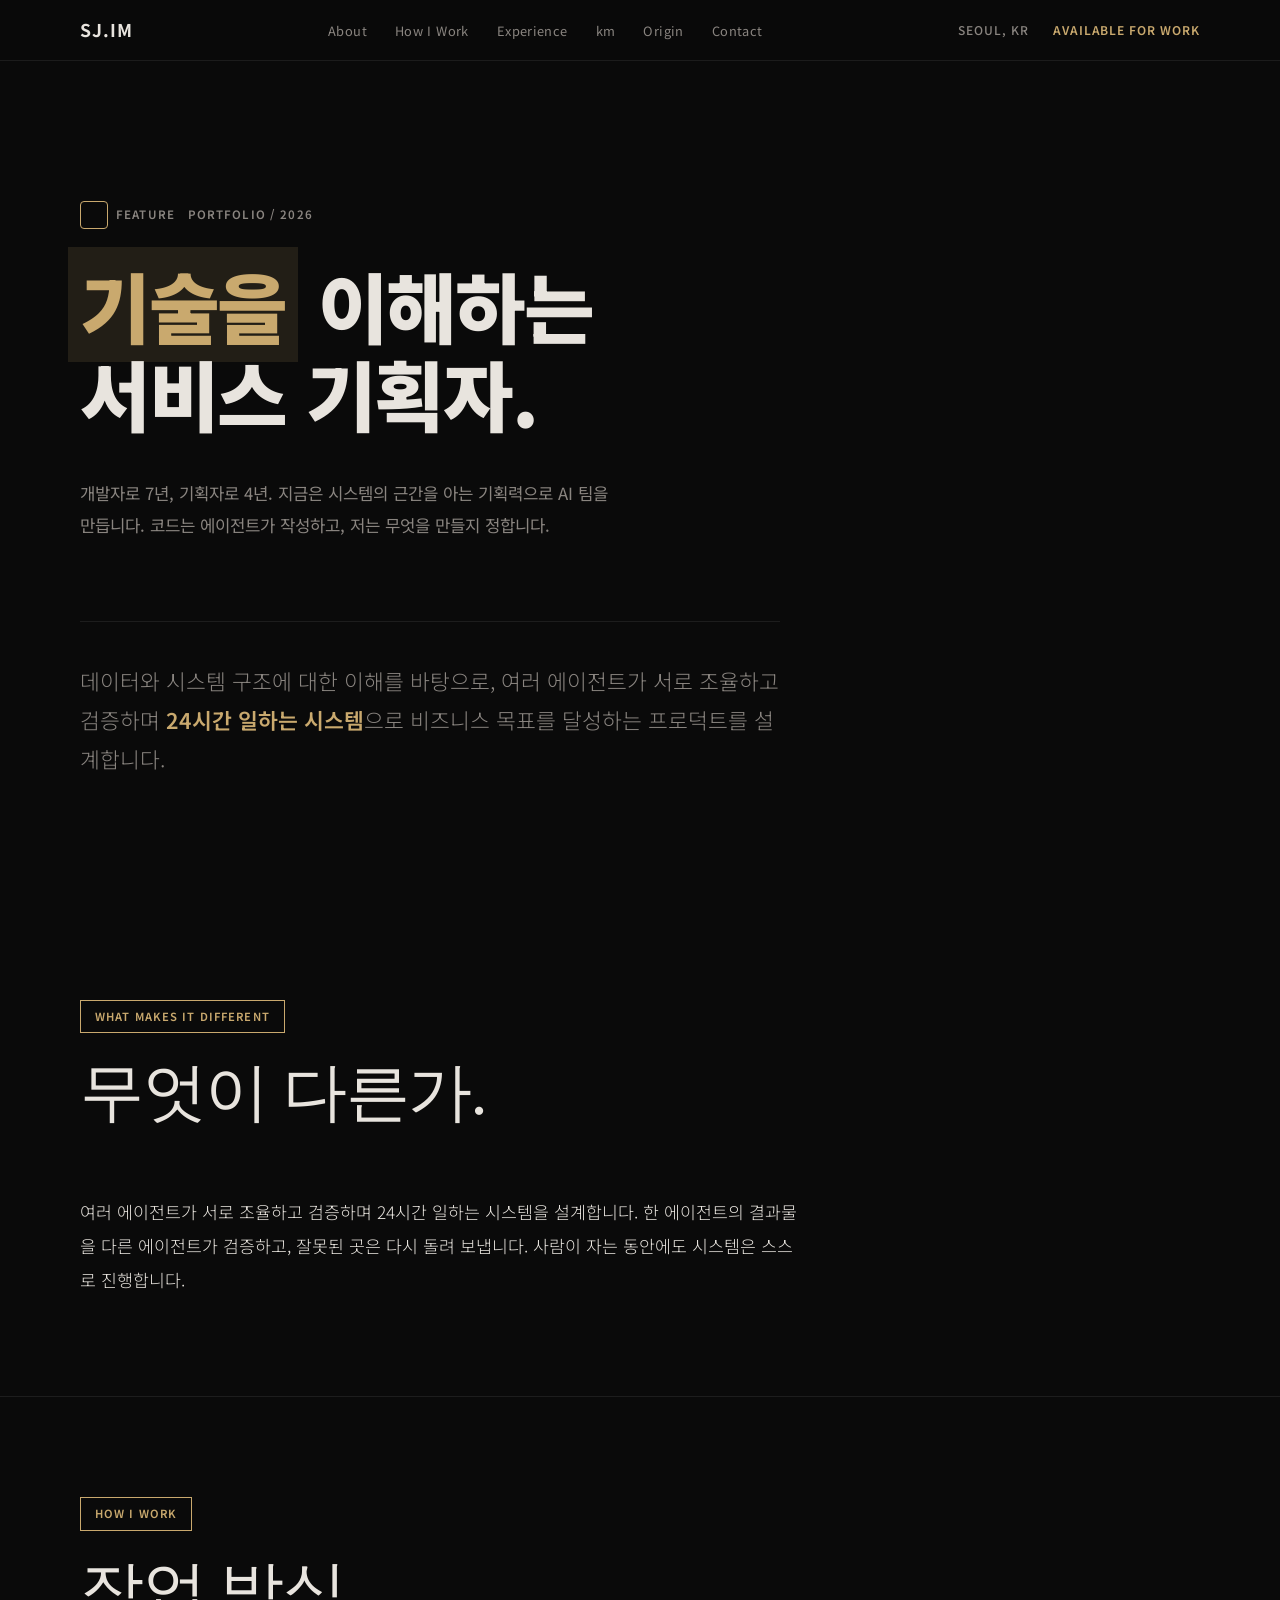
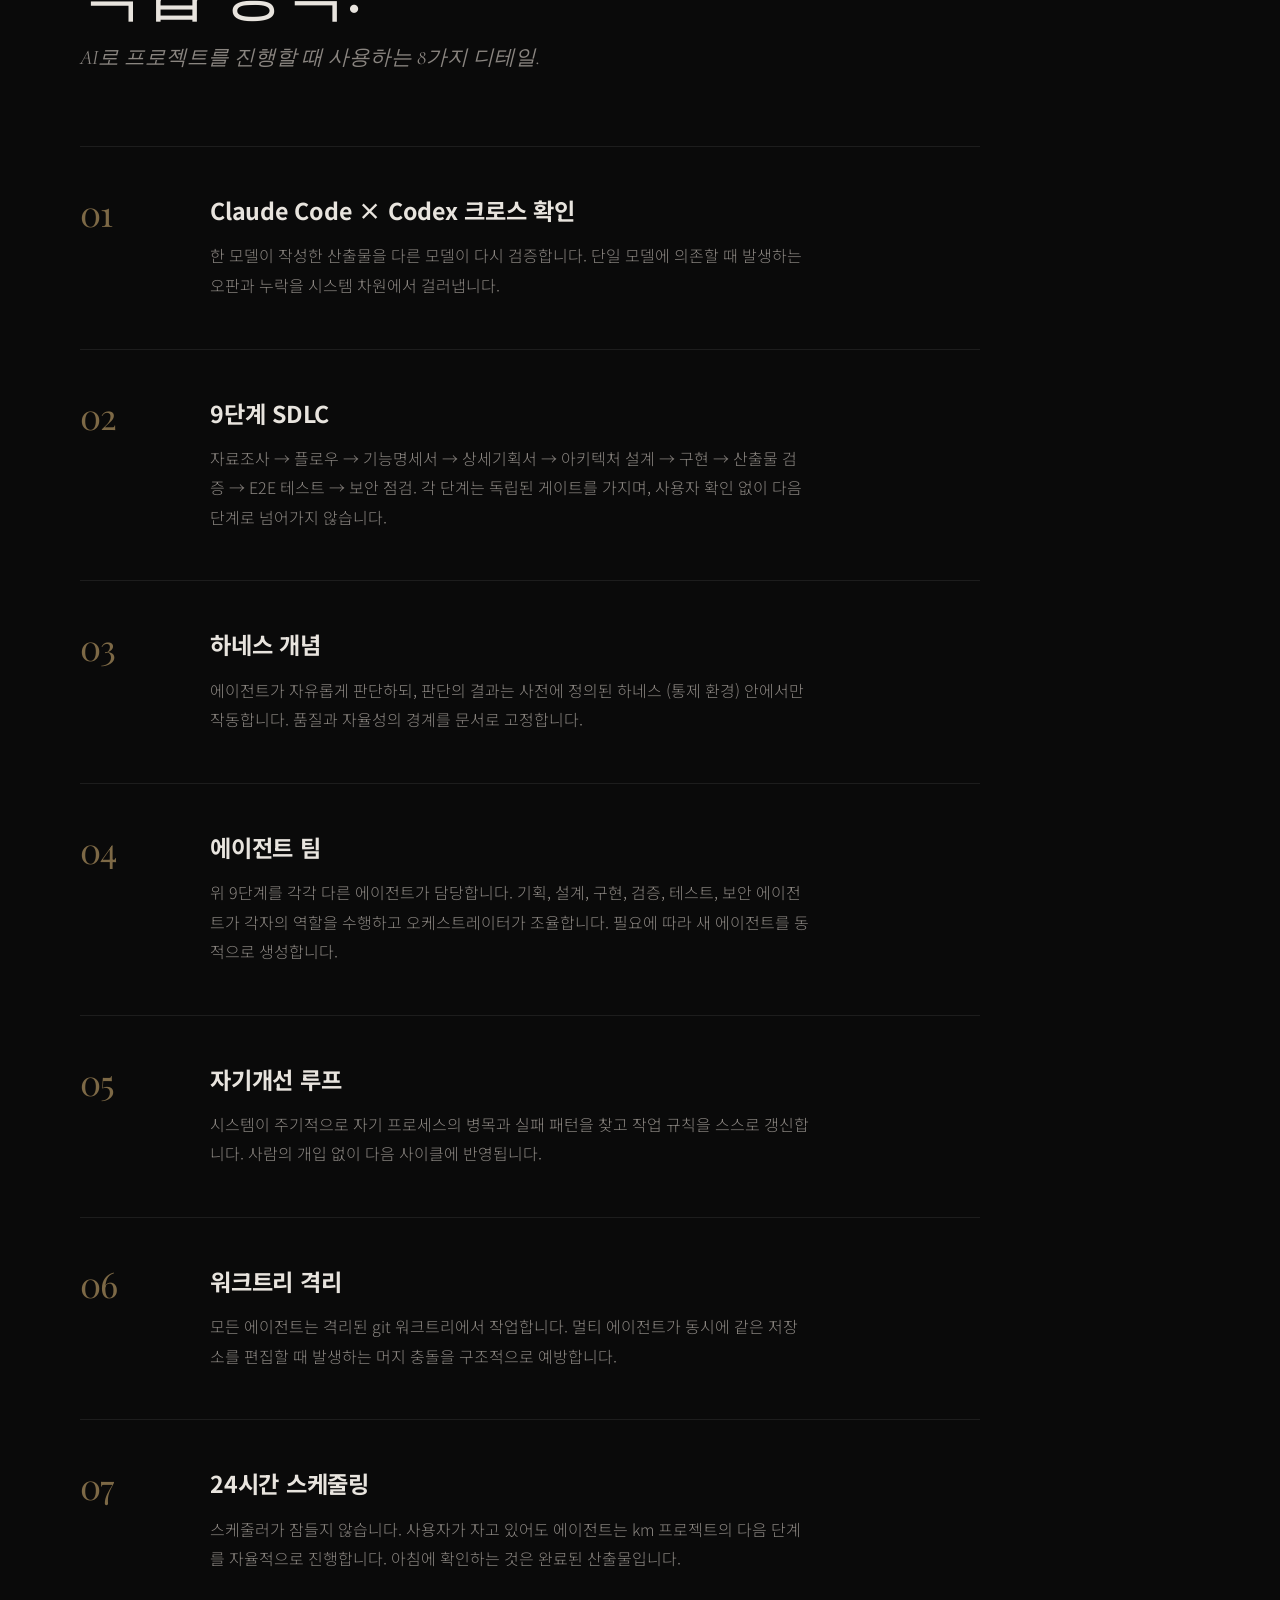
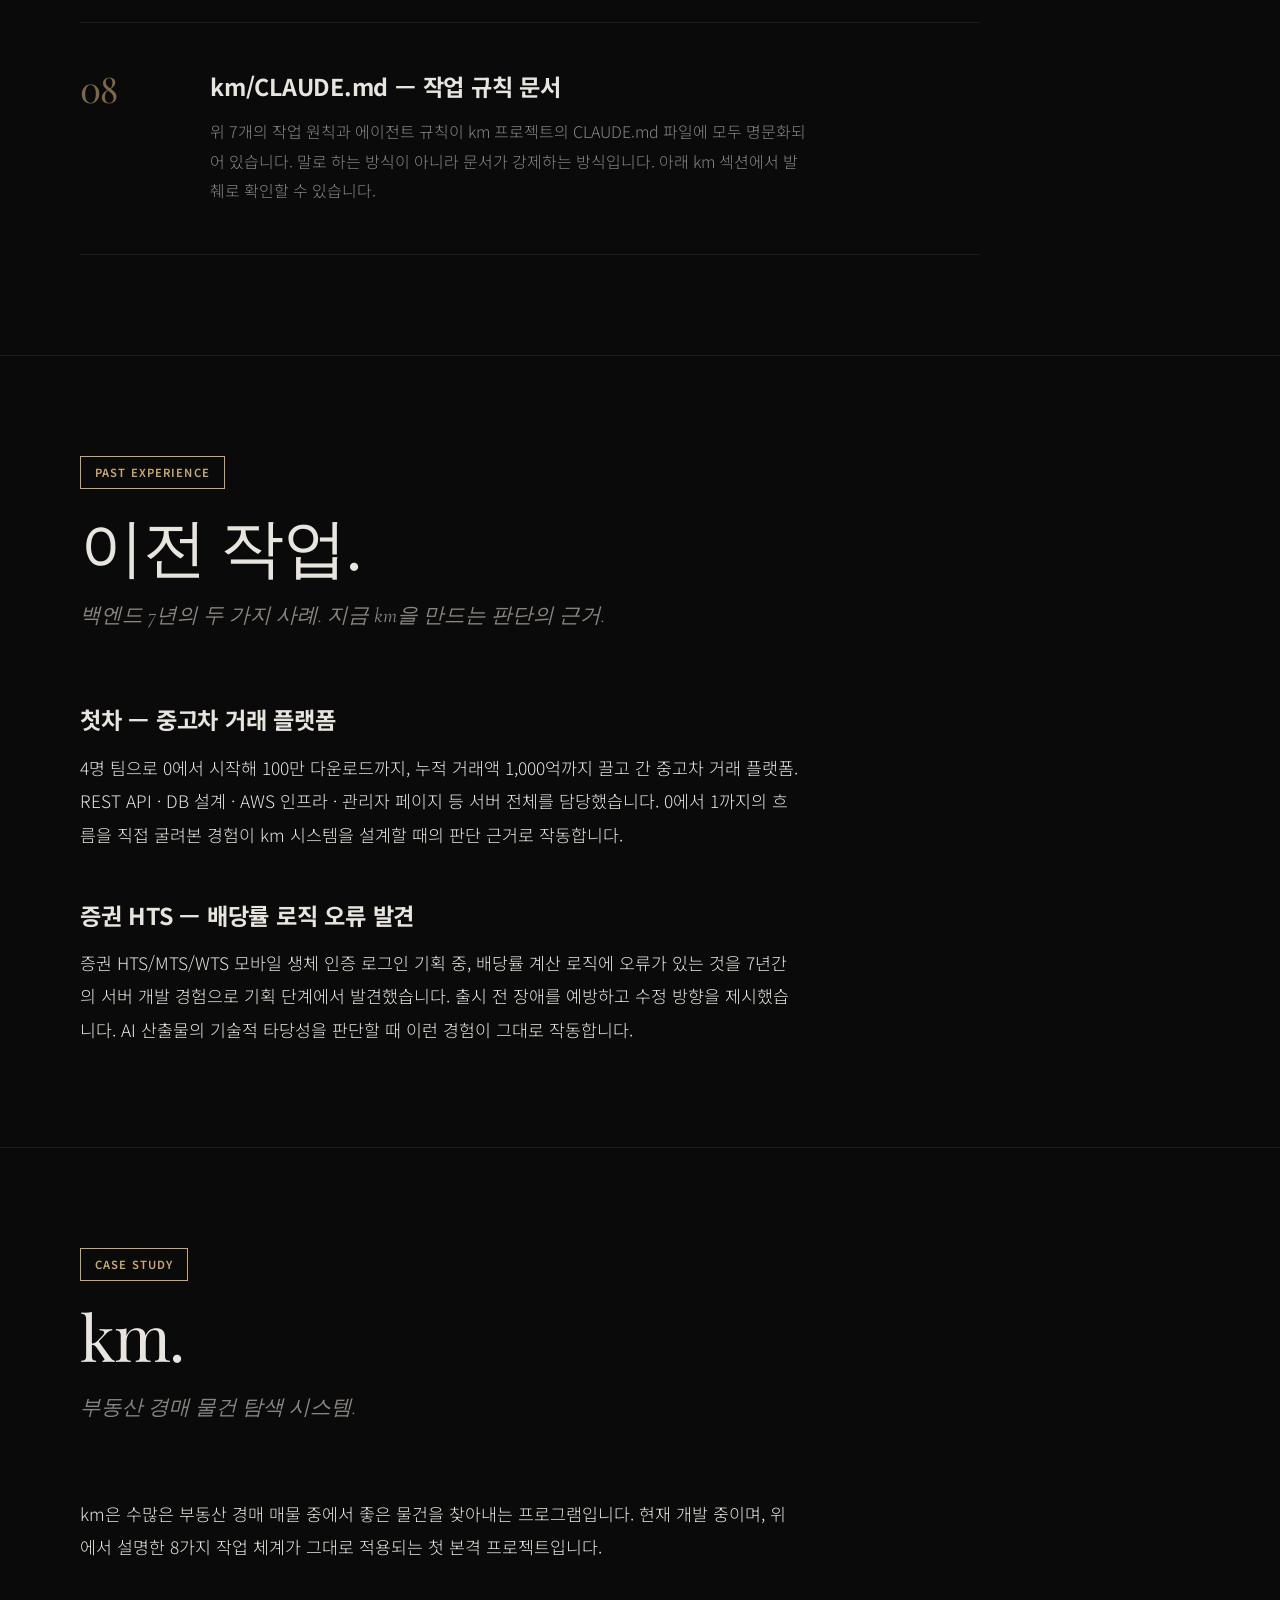
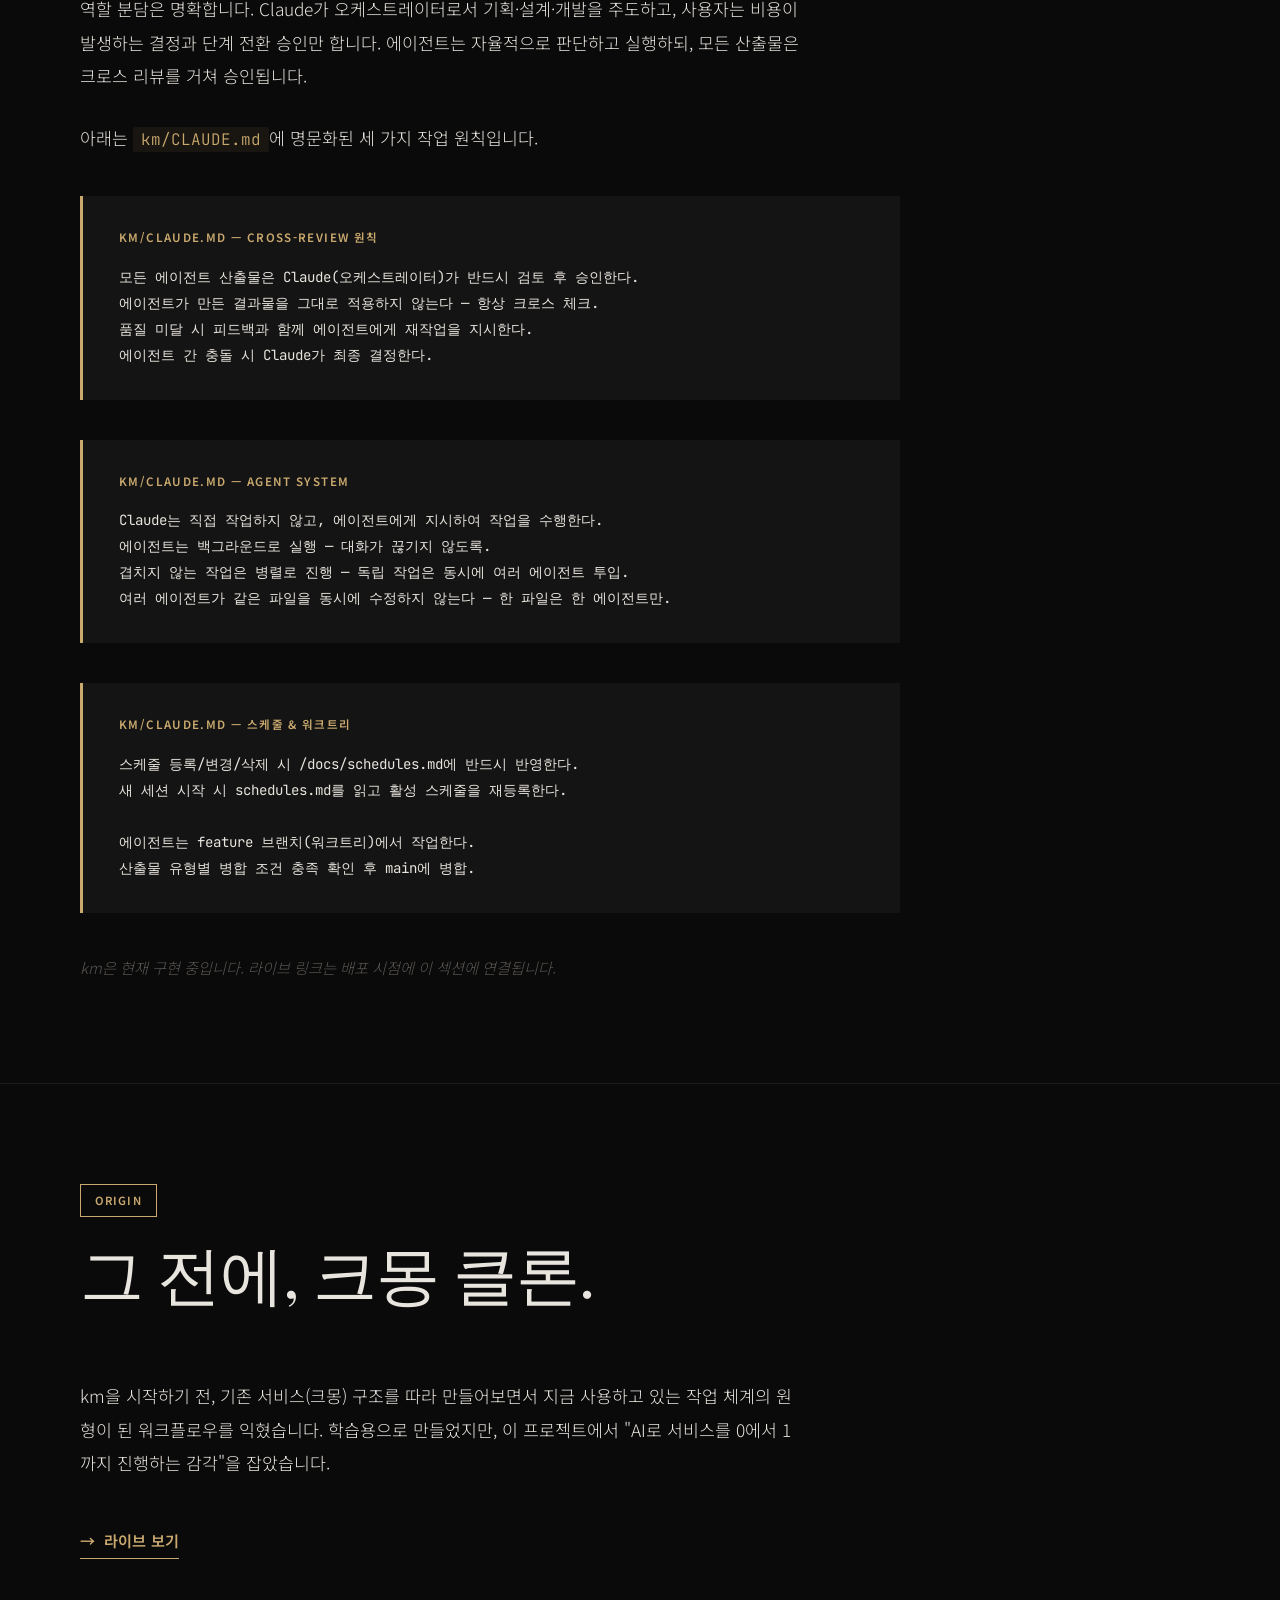
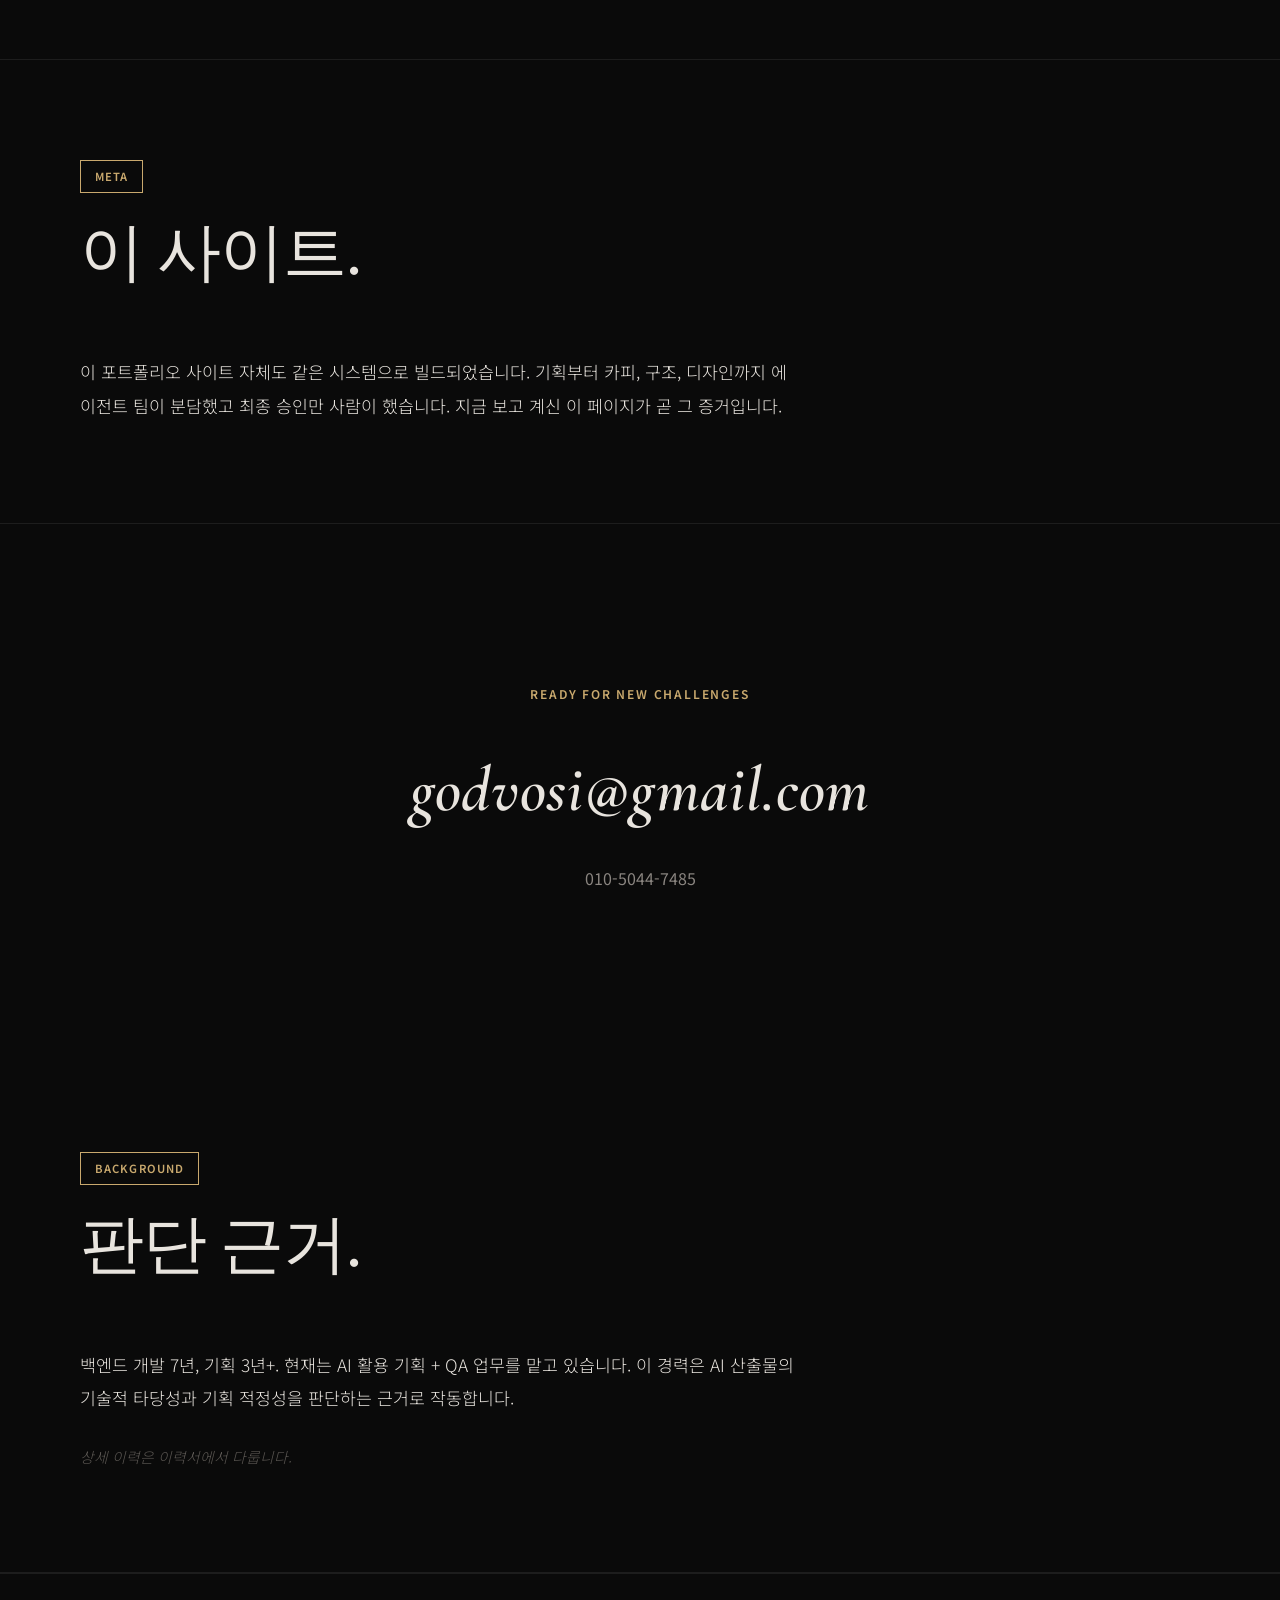
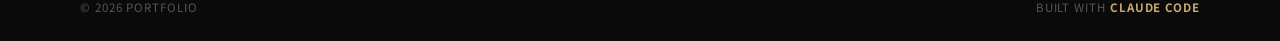
==== commit 9229395e: "v3 hero desc 경력 표현 정체성으로 교체 - "백엔드 개발 7년, 기획 3년+" → "개발자로 7년, 기획자로 4년" - "그 경험을 AI 팀을 만드는 데 사용합니다" →" ====
--- a/index.html
+++ b/index.html
@@ -38,8 +38,8 @@
         <div class="hero-badge">FEATURE &nbsp; PORTFOLIO / 2026</div>
         <h1 class="hero-title" id="heroTitle"></h1>
         <p class="hero-desc hero-fade" style="opacity: 0;">
-            백엔드 개발 7년, 기획 3년+. 지금은 그 경험을 AI 팀을 만드는 데 사용합니다.
-            코드는 에이전트가 작성하고, 저는 무엇을 만들지 정합니다.
+            개발자로 7년, 기획자로 4년. 지금은 시스템의 근간을 아는 기획력으로 AI 팀을
+            만듭니다. 코드는 에이전트가 작성하고, 저는 무엇을 만들지 정합니다.
         </p>
     </div>
     <div class="hero-quote hero-fade" style="opacity: 0;">
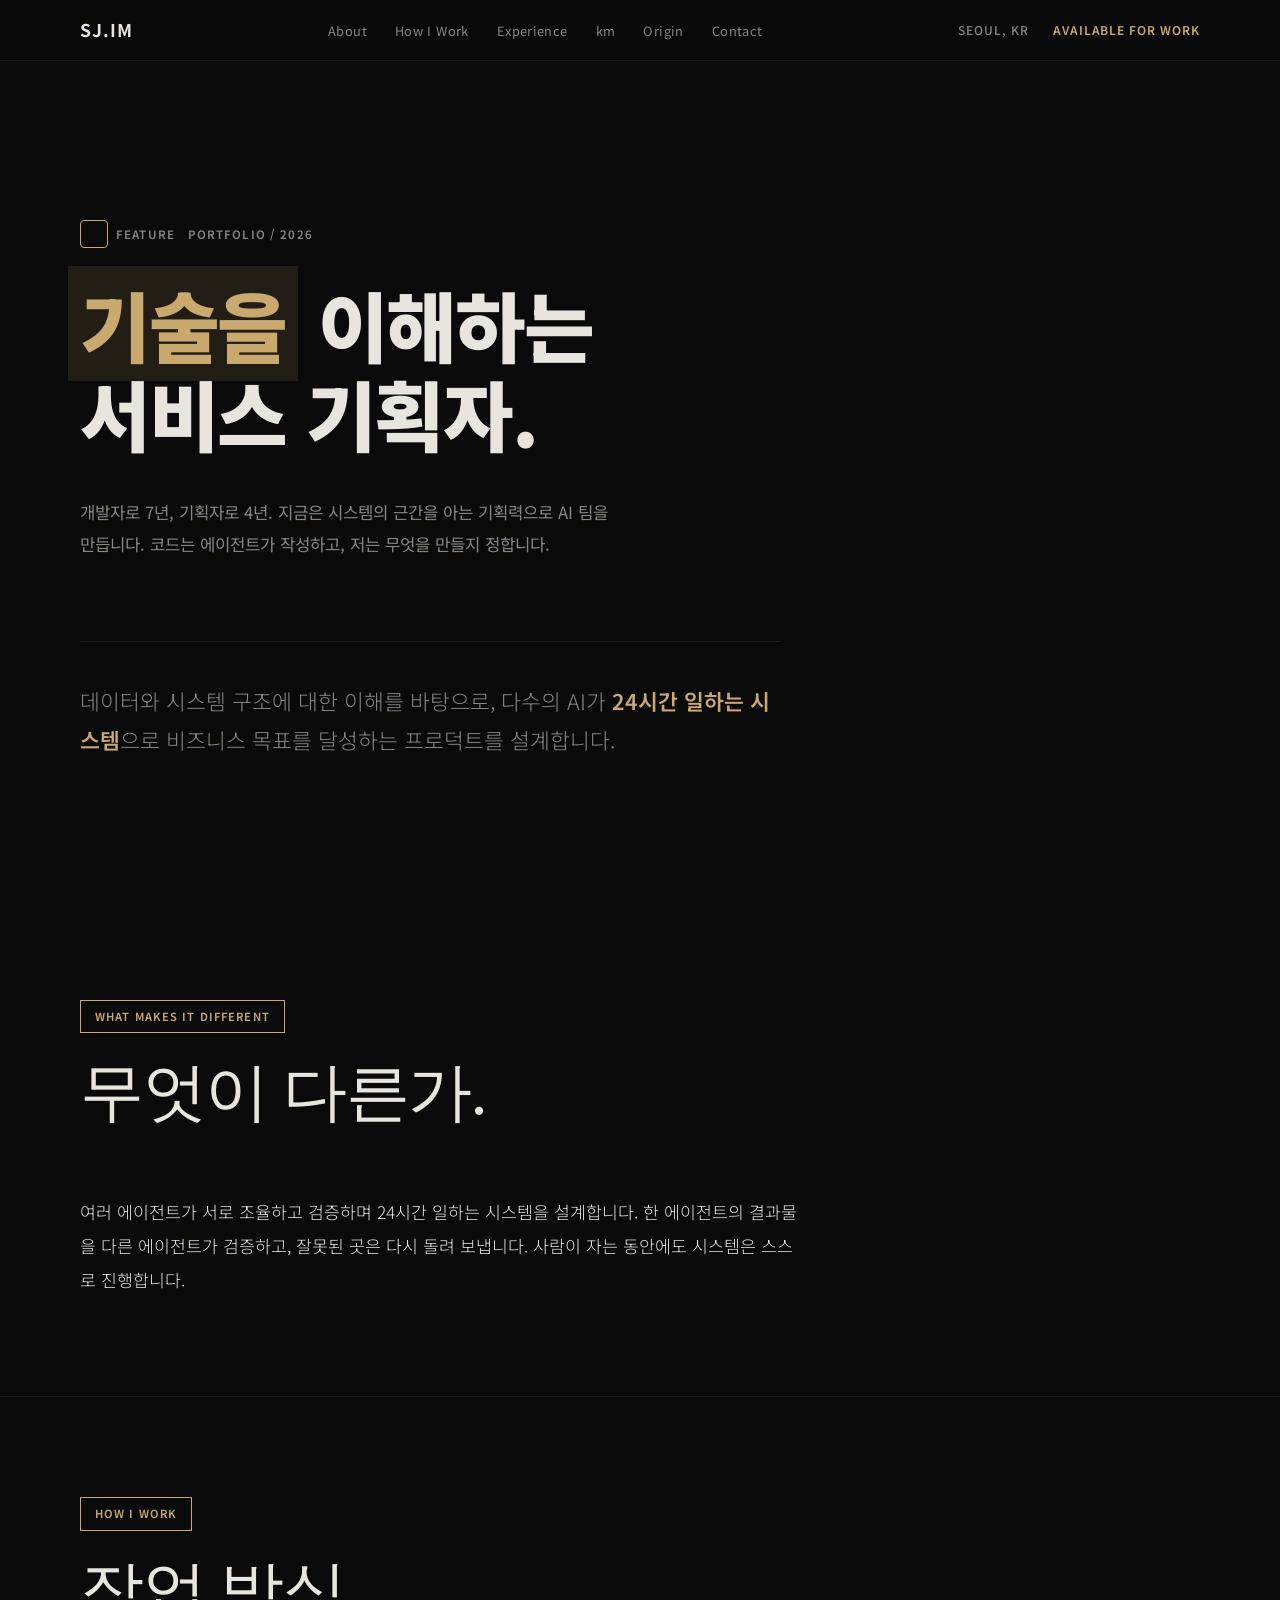
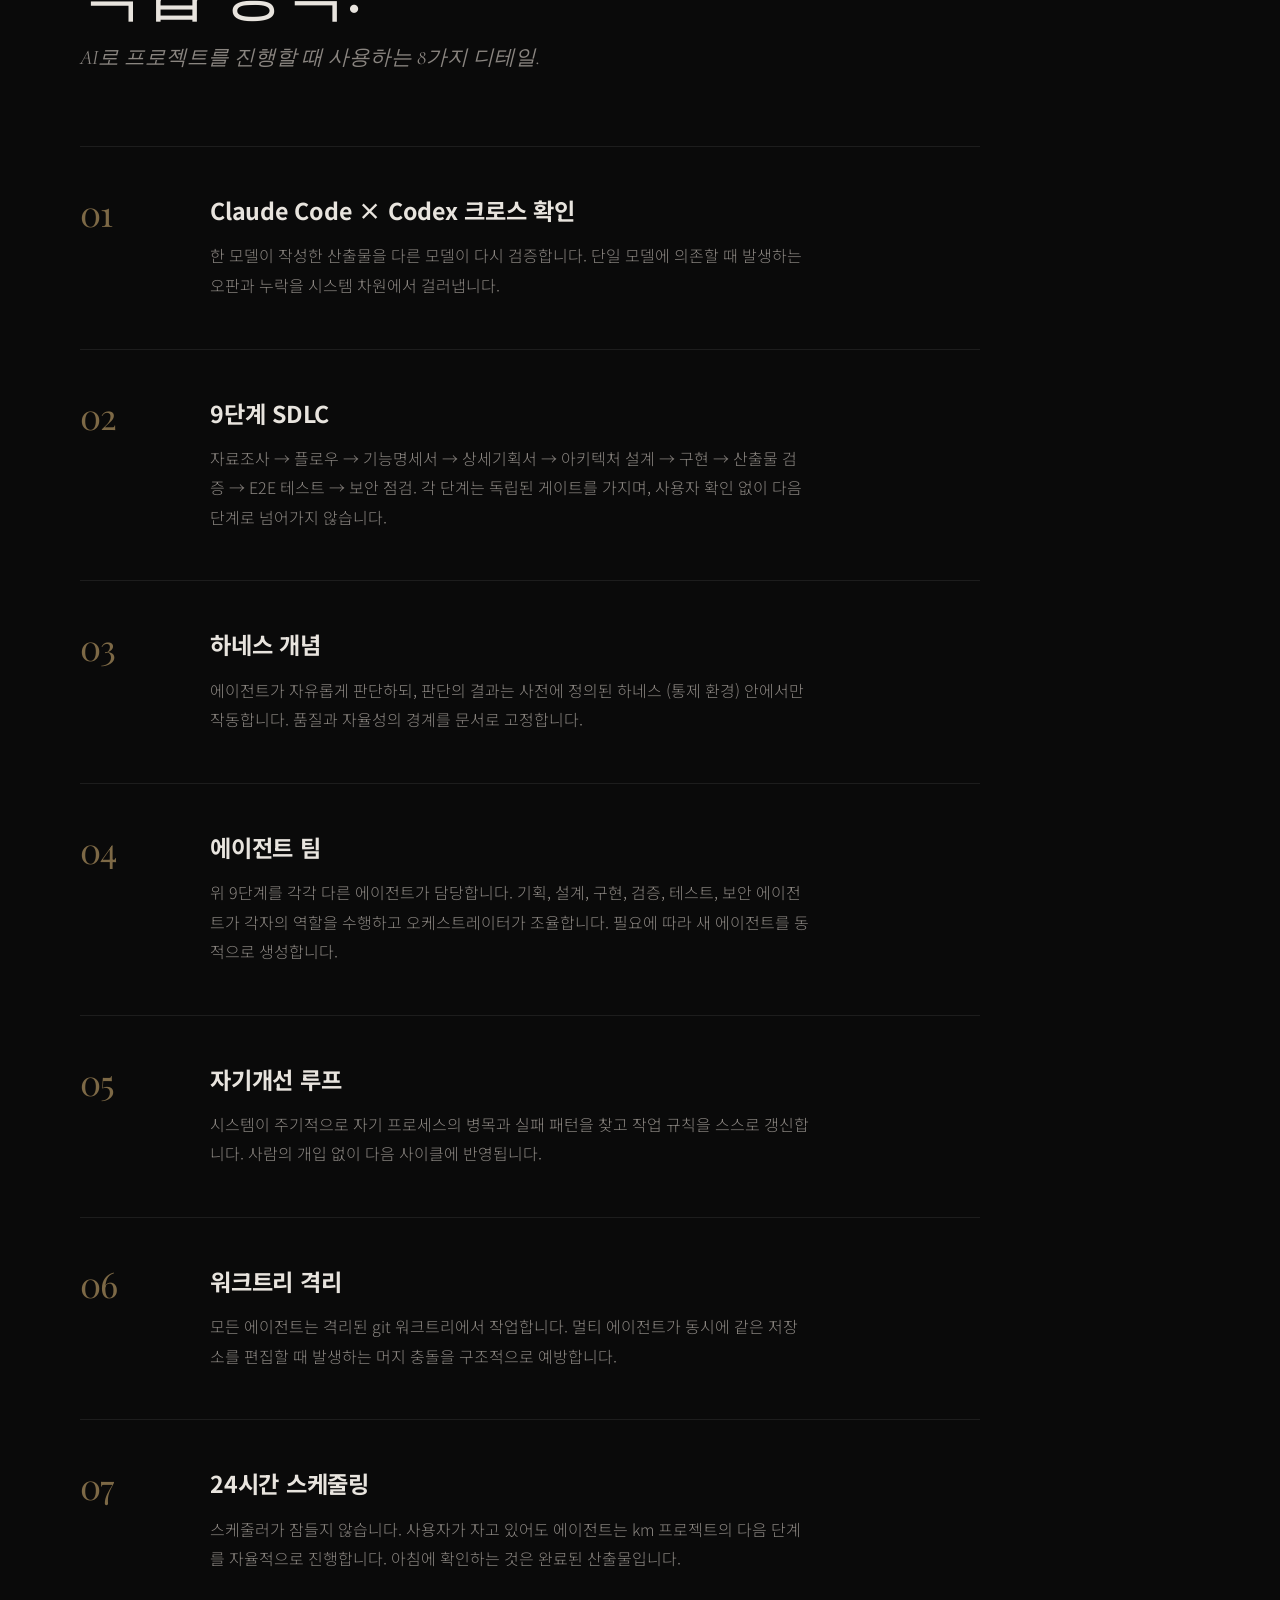
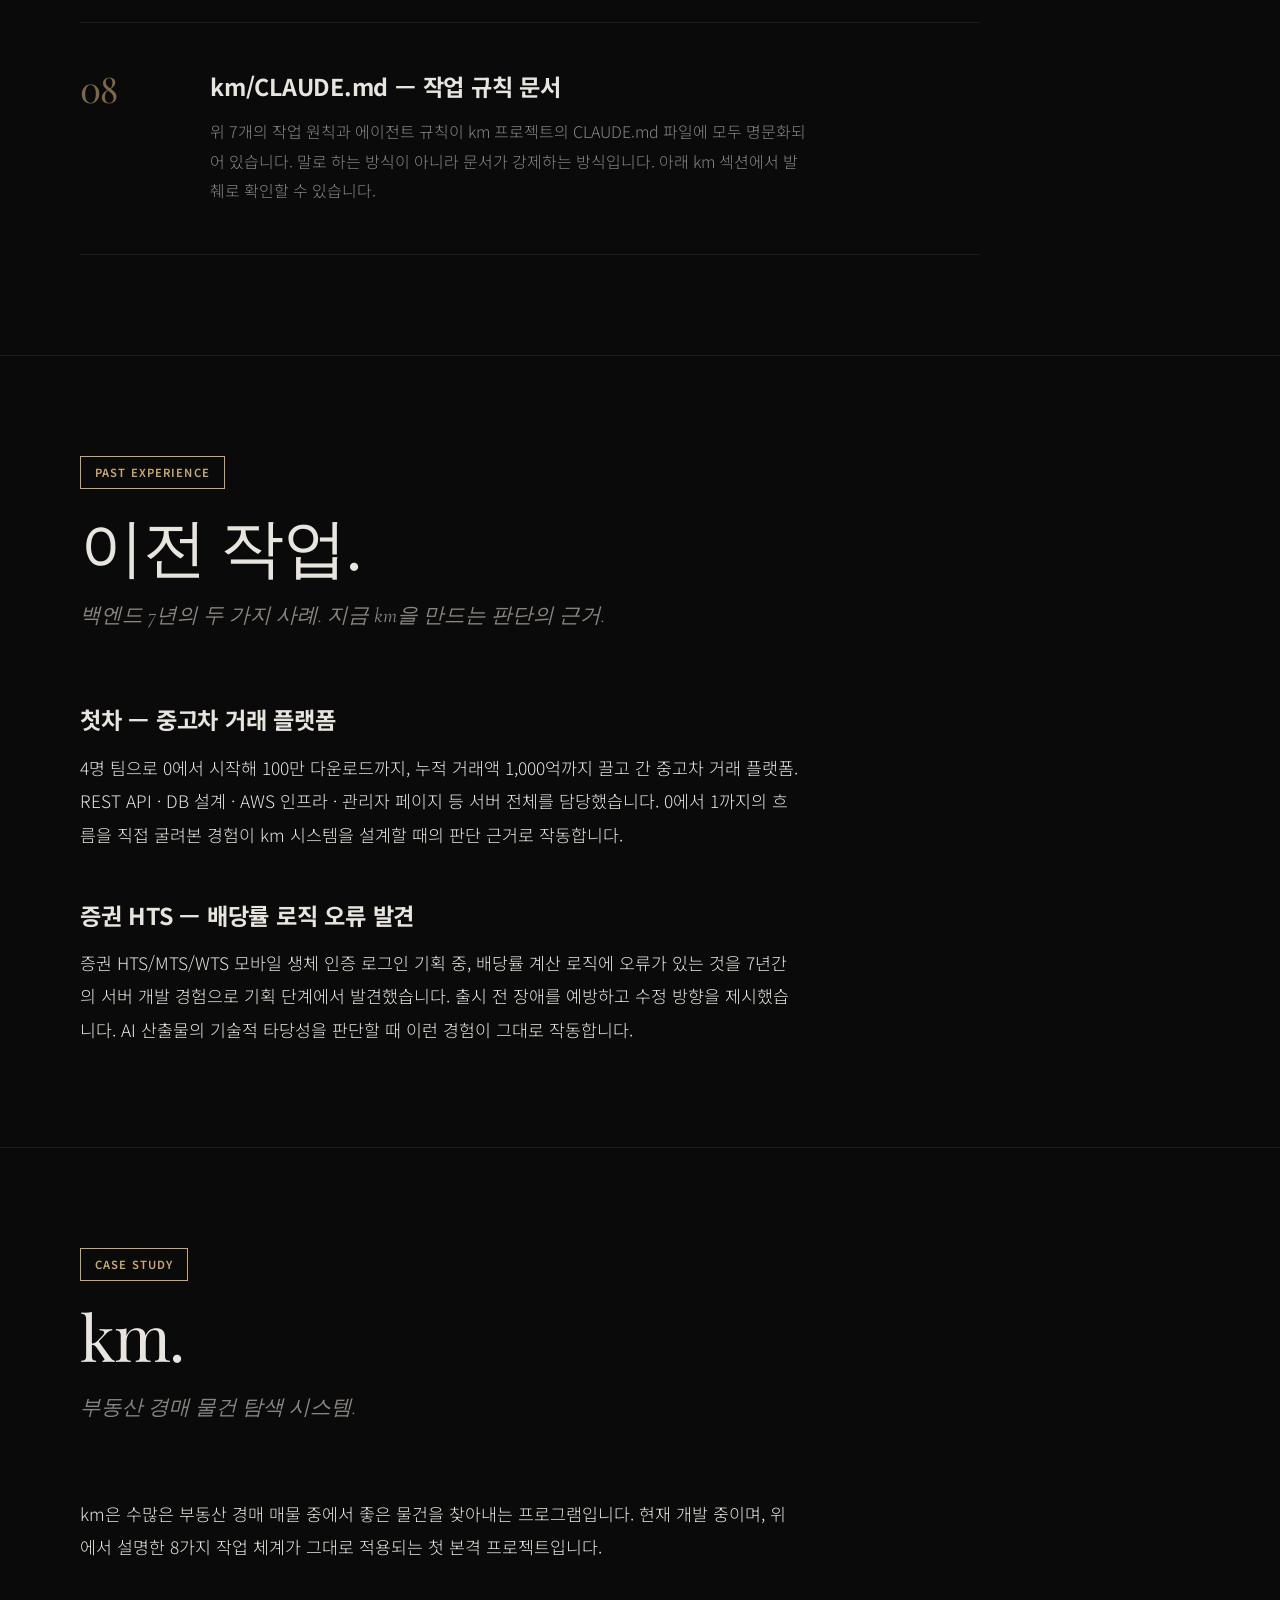
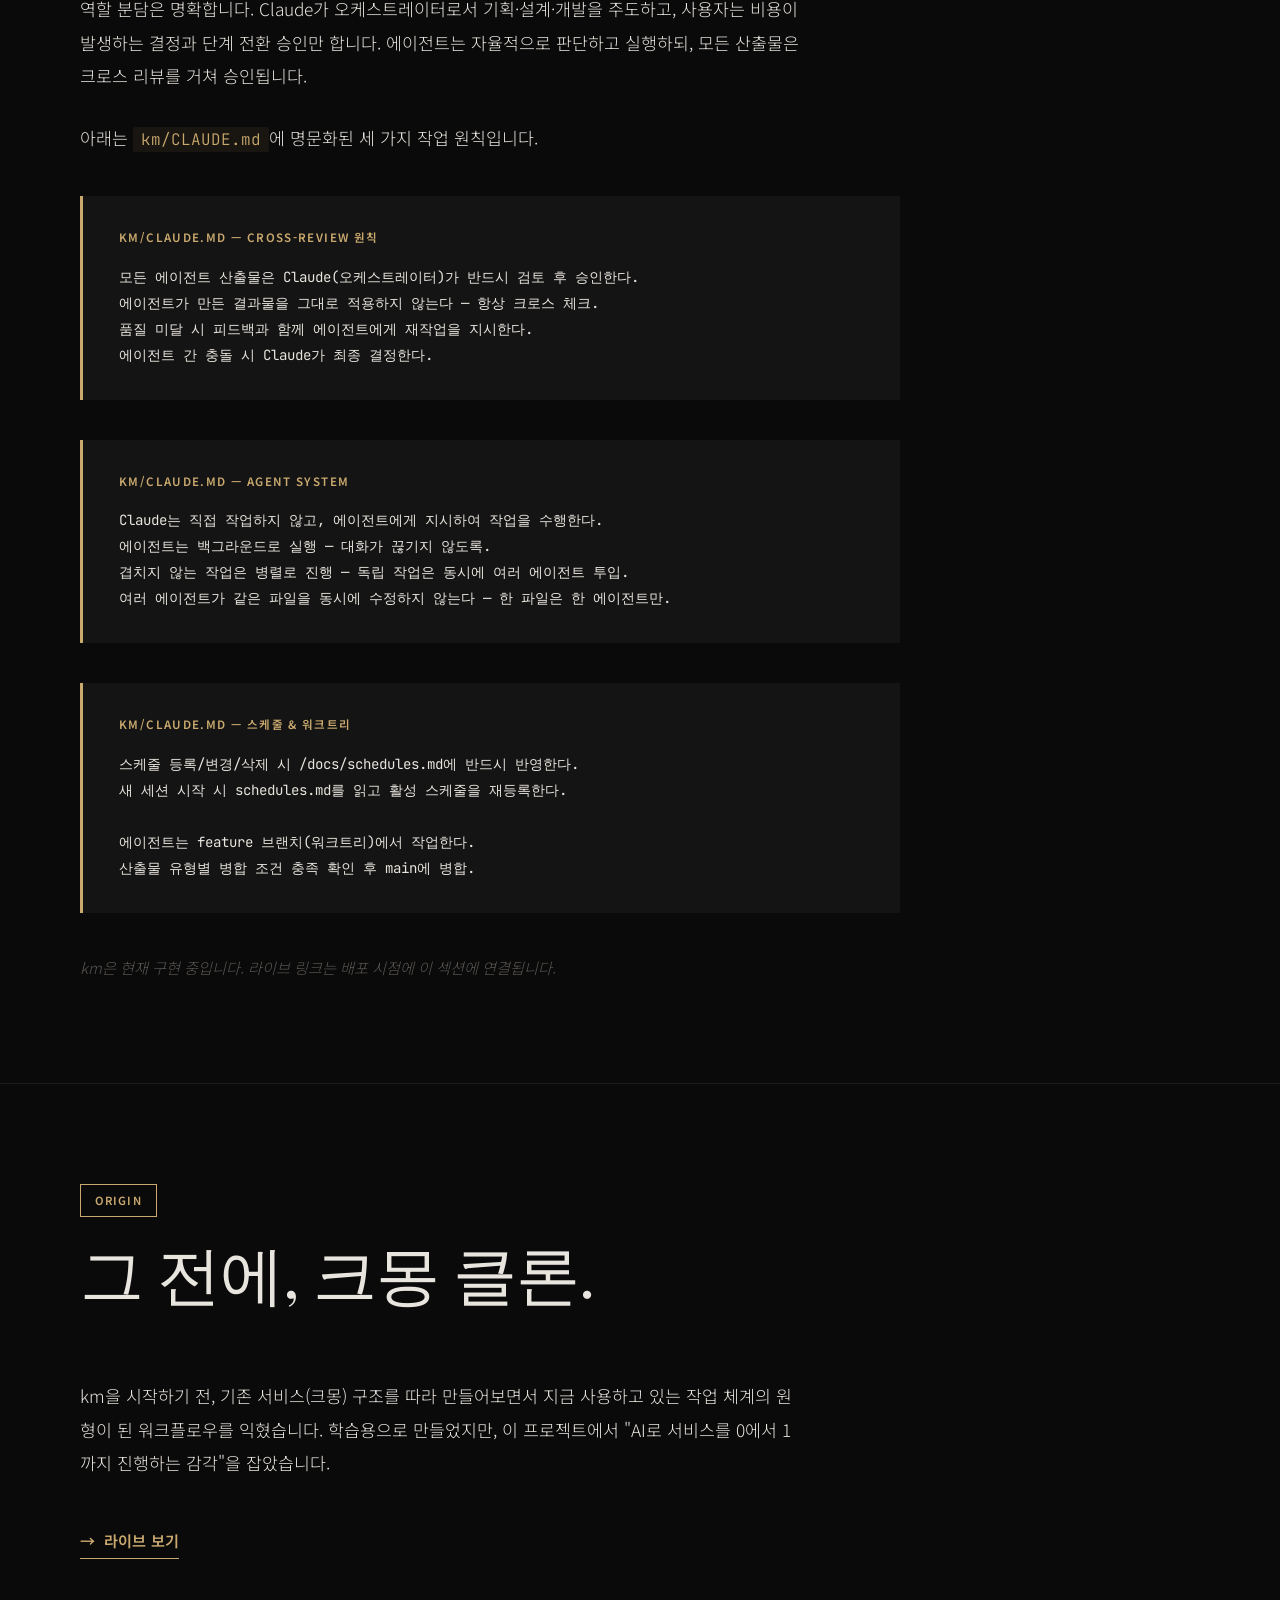
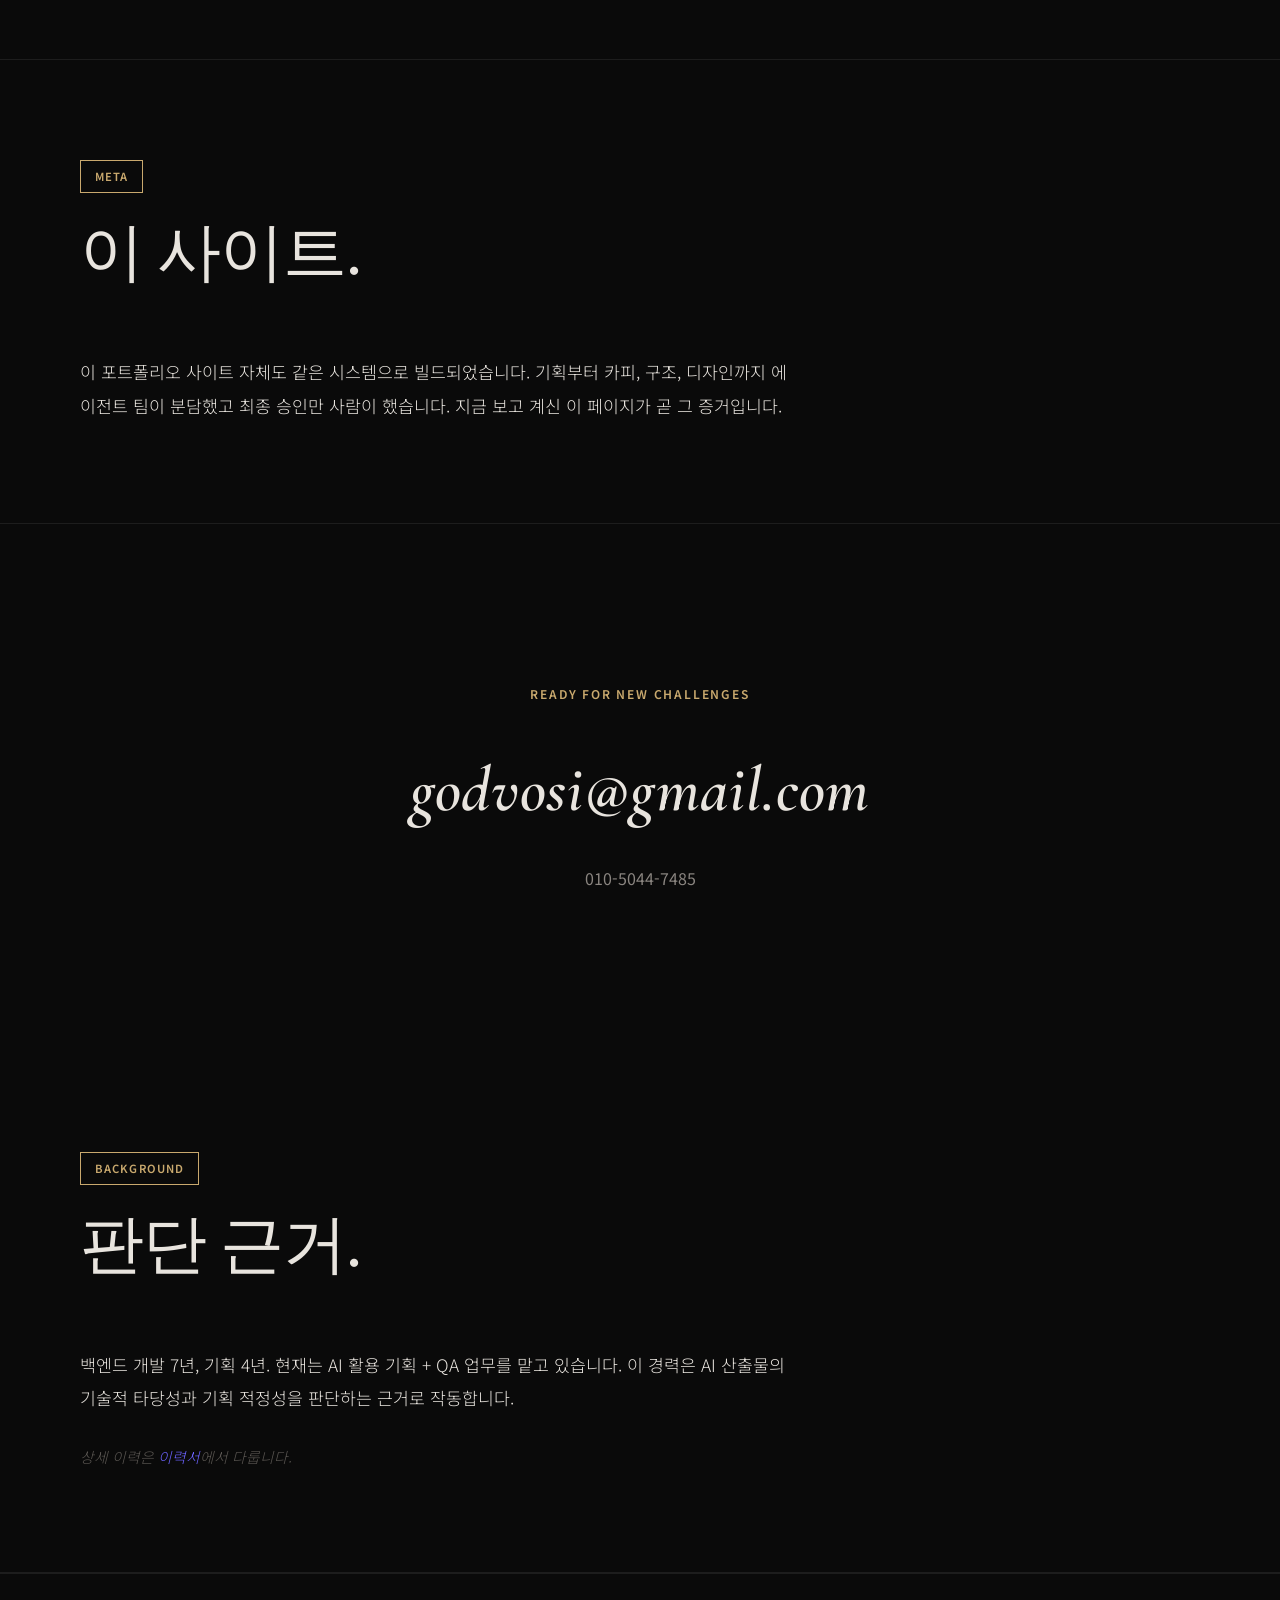
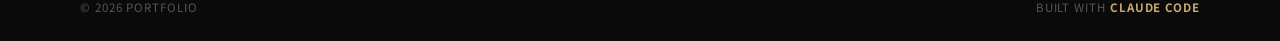
==== commit 8029cd18: "이력서 v2 리프레이밍 + 기획서 v2.0.0 - resume.html: v3 정체성 정렬 (AI로 프로젝트를 기획하고 실행하는 사람) - 프로필 사진(111.jpg) 최상단 원형" ====
--- a/index.html
+++ b/index.html
@@ -44,8 +44,8 @@
     </div>
     <div class="hero-quote hero-fade" style="opacity: 0;">
         <p>
-            데이터와 시스템 구조에 대한 이해를 바탕으로, 여러 에이전트가 서로 조율하고
-            검증하며 <strong>24시간 일하는 시스템</strong>으로 비즈니스 목표를 달성하는
+            데이터와 시스템 구조에 대한 이해를 바탕으로, 다수의 AI가
+            <strong>24시간 일하는 시스템</strong>으로 비즈니스 목표를 달성하는
             프로덕트를 설계합니다.
         </p>
     </div>
@@ -328,12 +328,12 @@
 
         <div class="editorial-body">
             <p>
-                백엔드 개발 7년, 기획 3년+. 현재는 AI 활용 기획 + QA 업무를 맡고 있습니다.
+                백엔드 개발 7년, 기획 4년. 현재는 AI 활용 기획 + QA 업무를 맡고 있습니다.
                 이 경력은 AI 산출물의 기술적 타당성과 기획 적정성을 판단하는 근거로
                 작동합니다.
             </p>
             <p class="editorial-muted">
-                상세 이력은 이력서에서 다룹니다.
+                상세 이력은 <a href="resume.html" style="color:#6c63ff;">이력서</a>에서 다룹니다.
             </p>
         </div>
     </div>
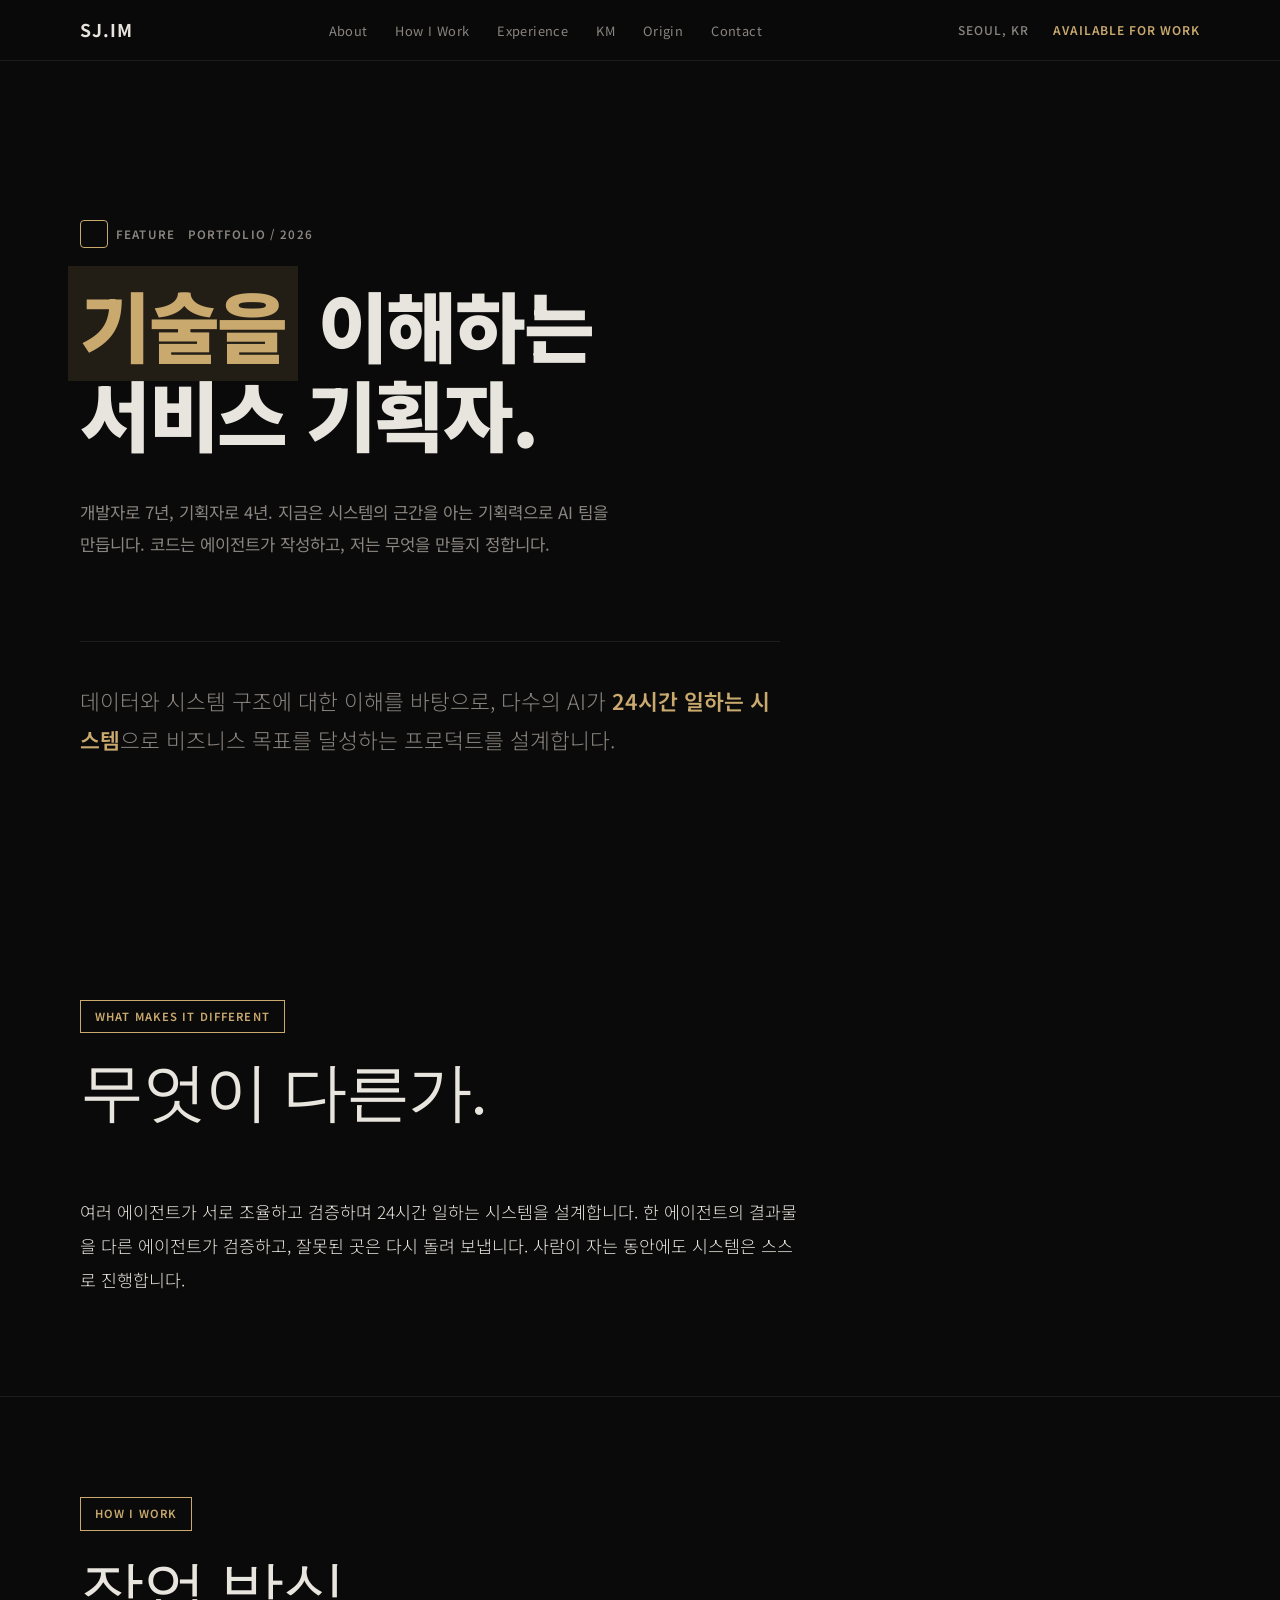
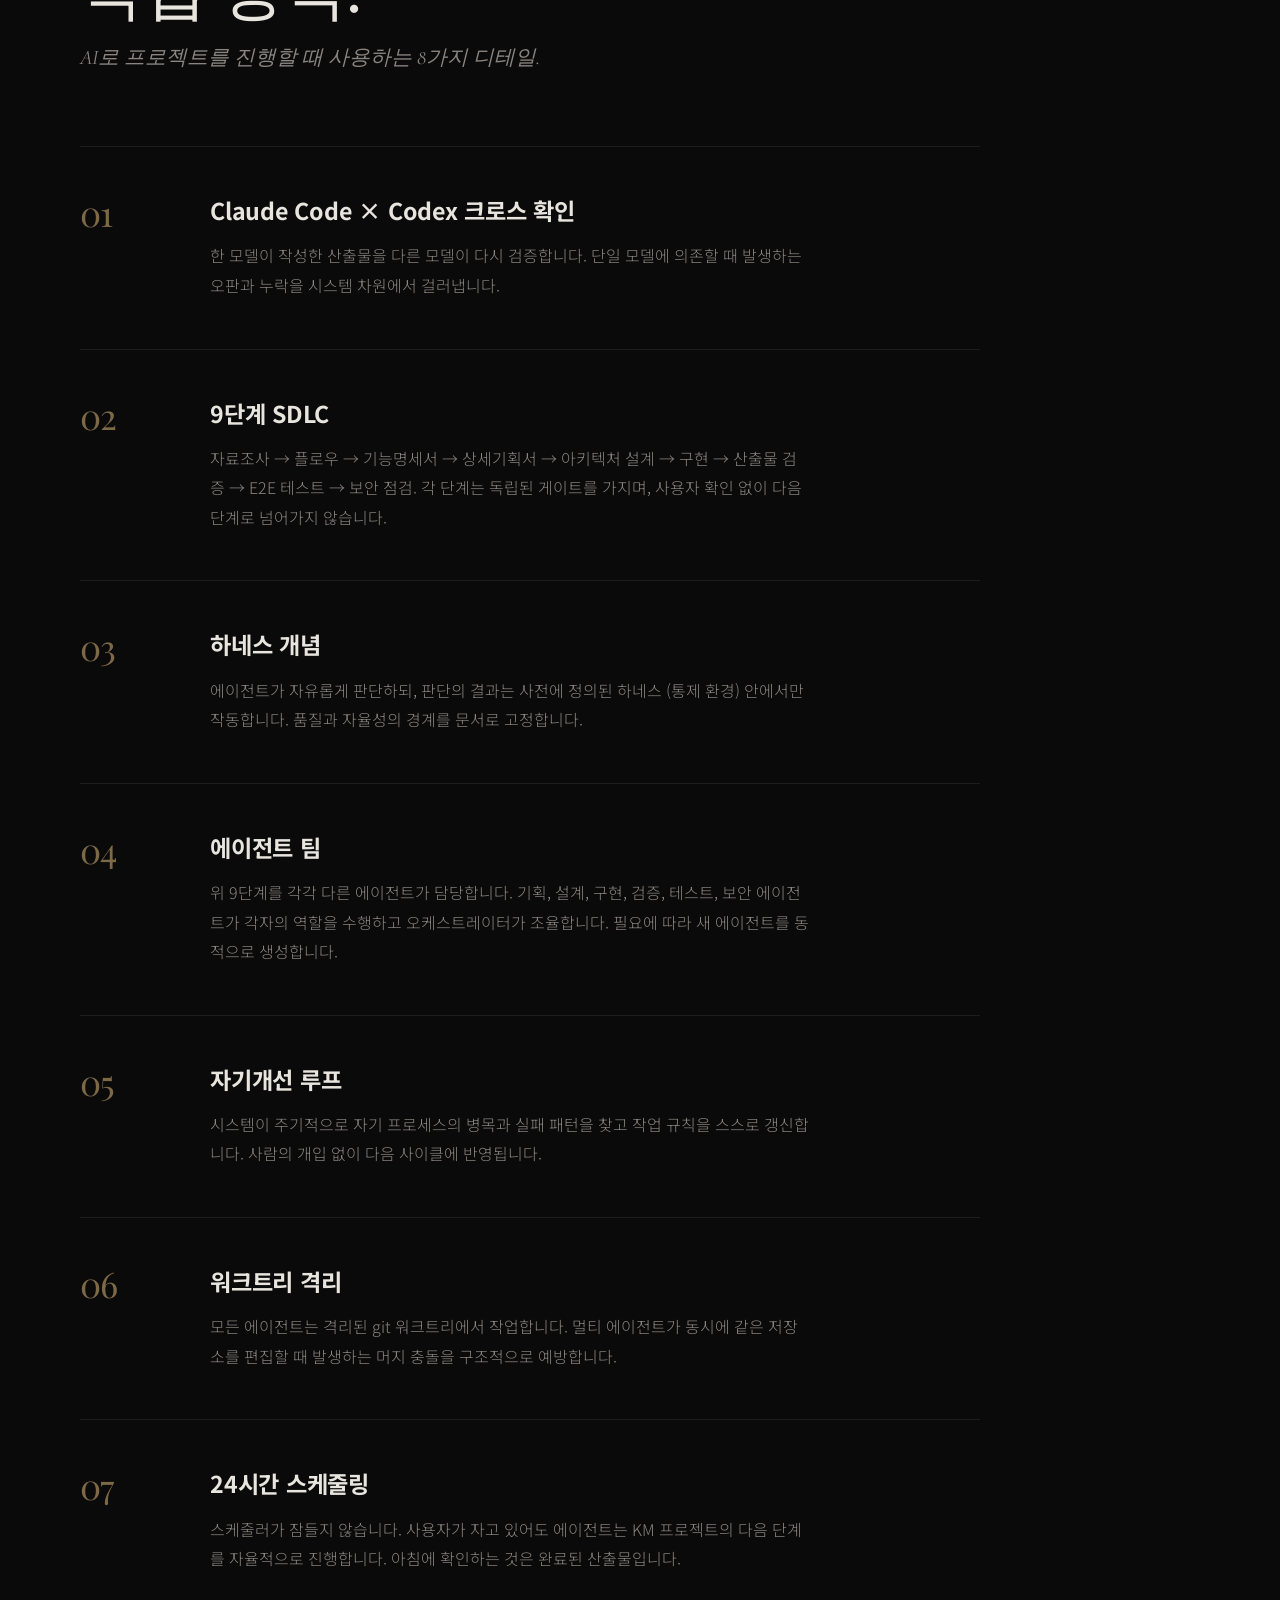
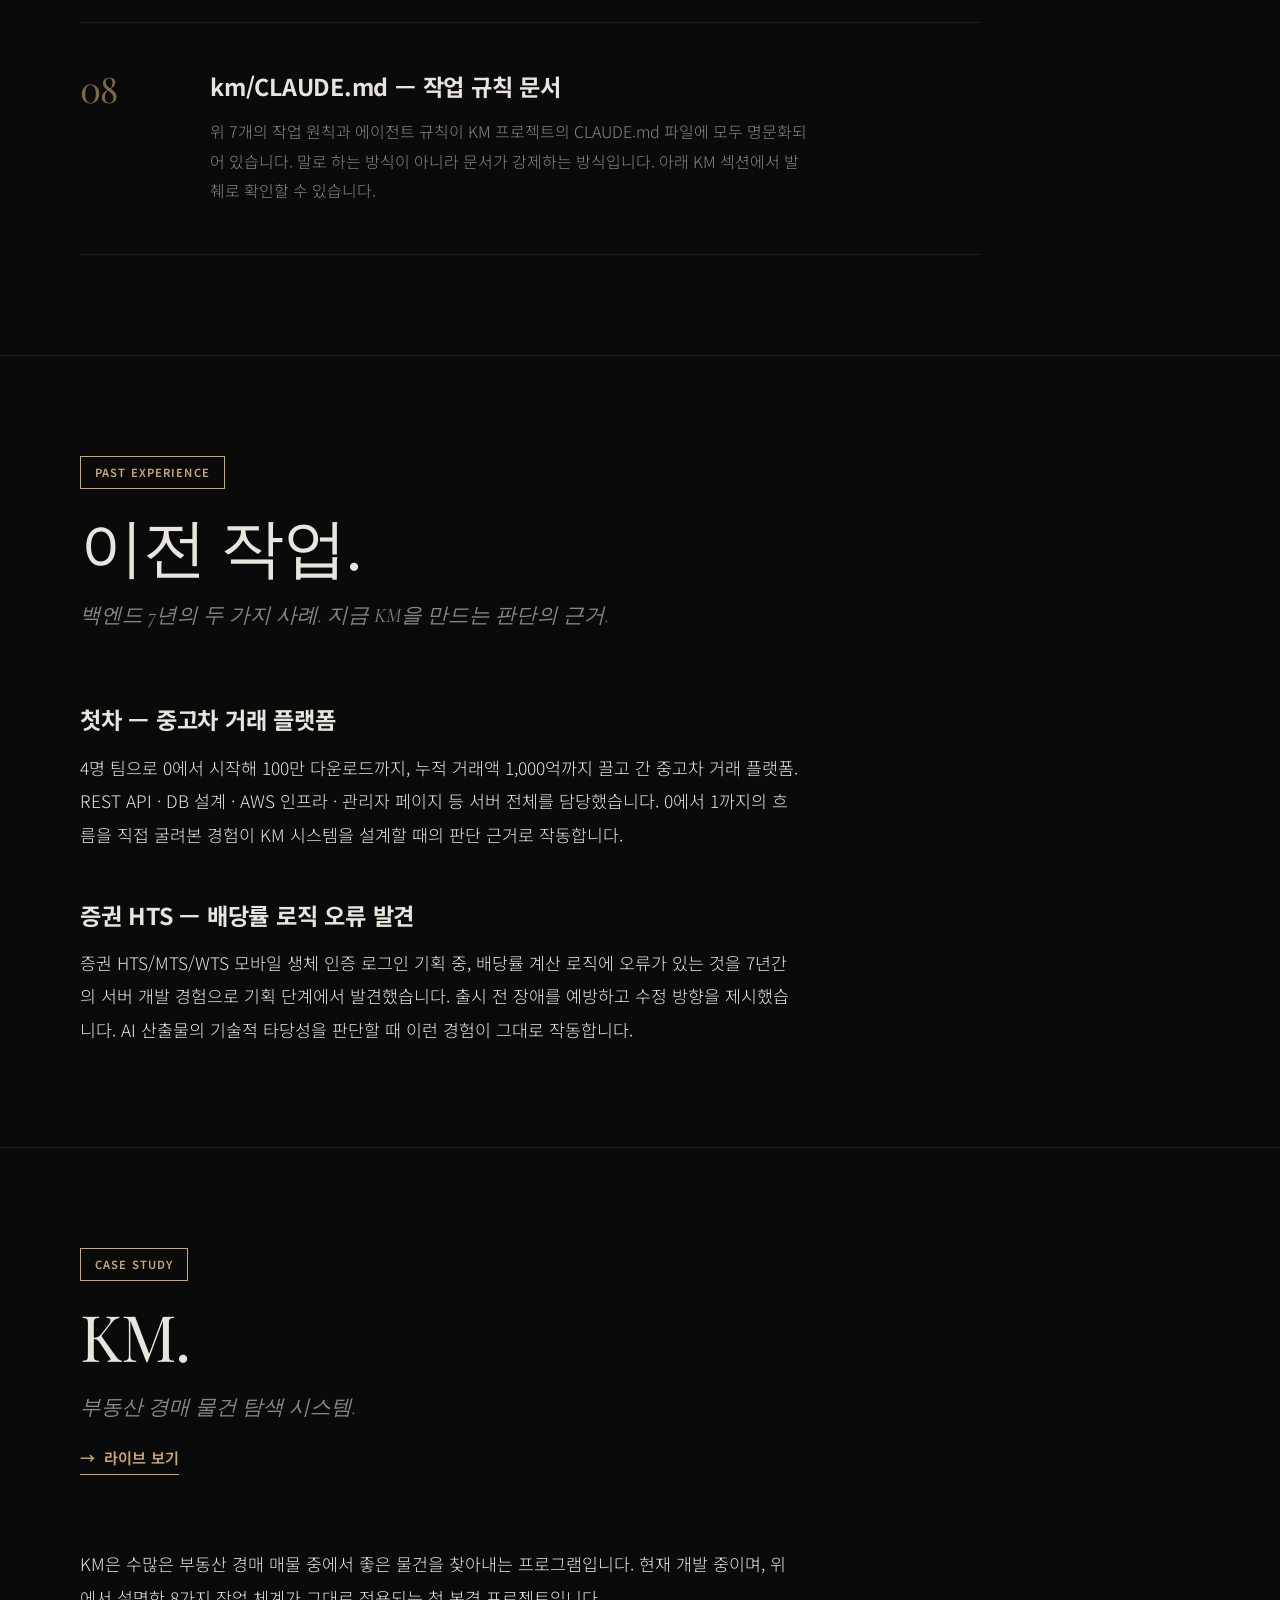
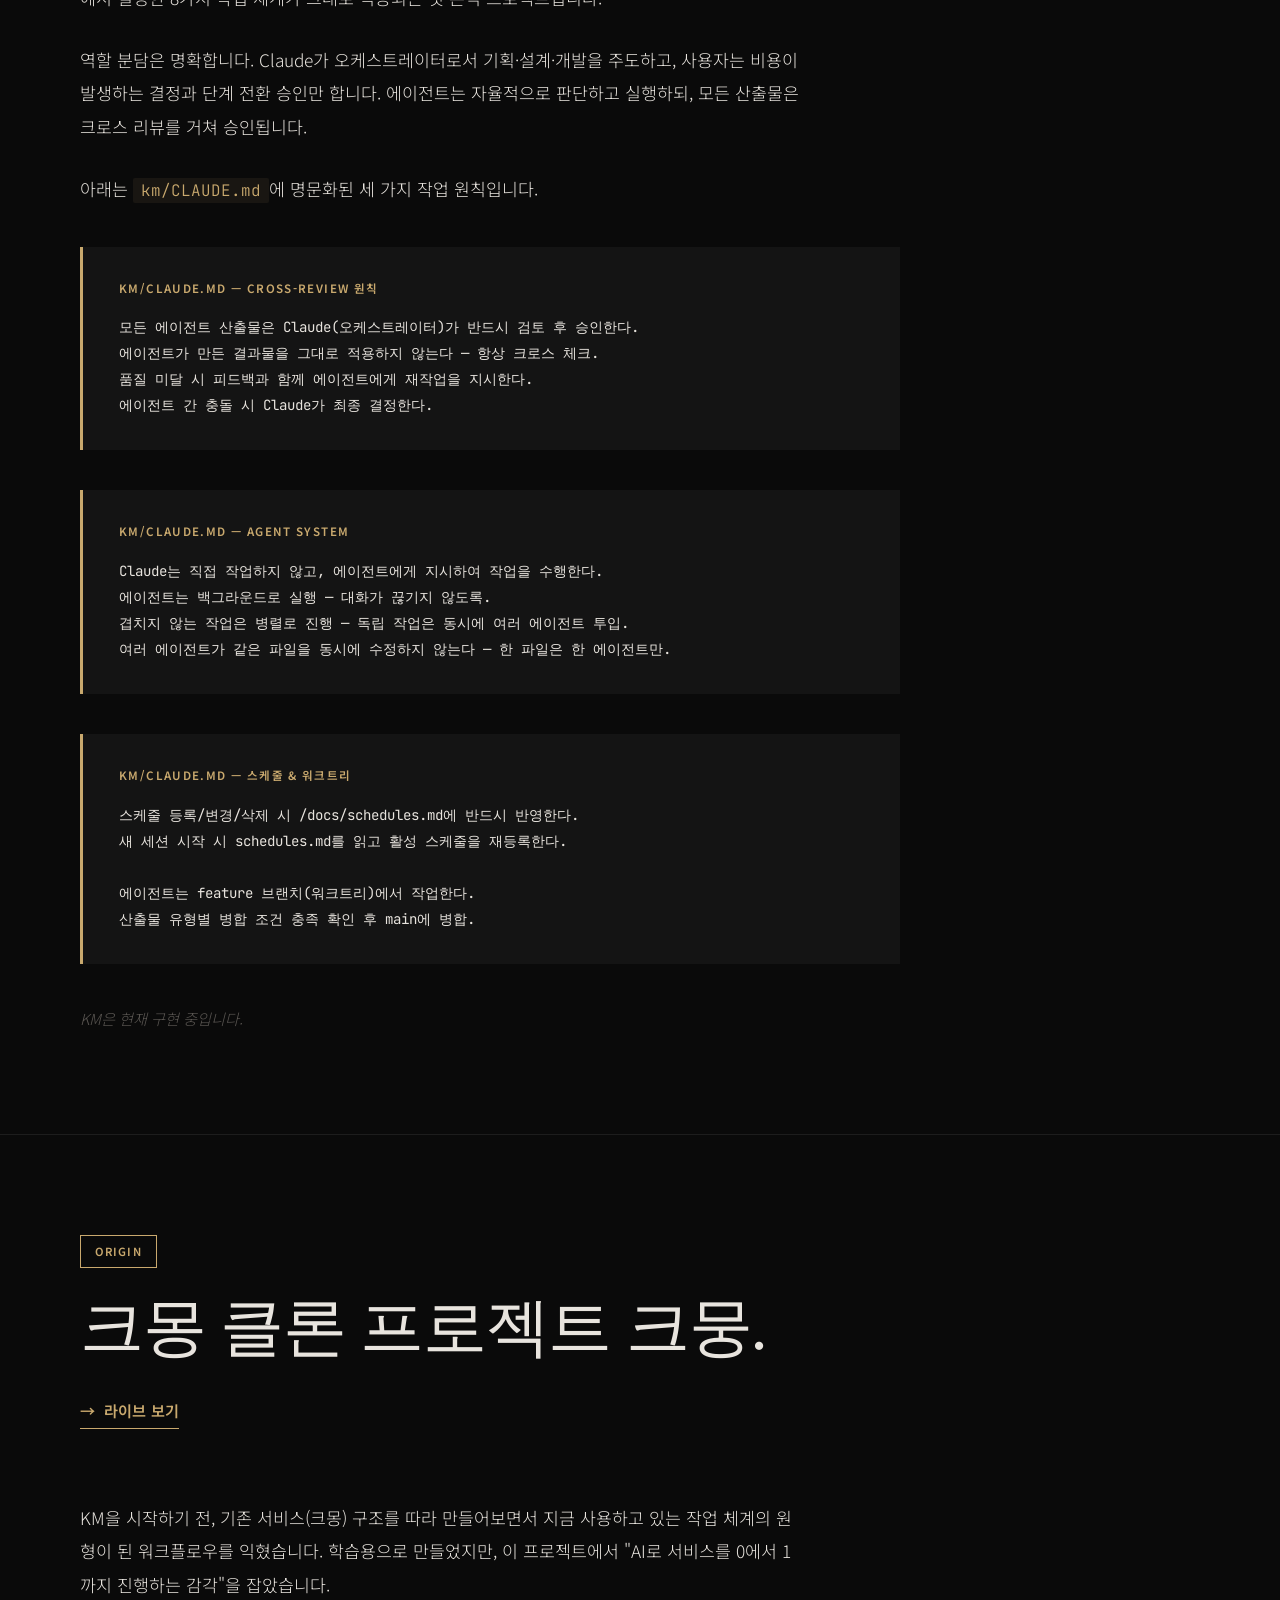
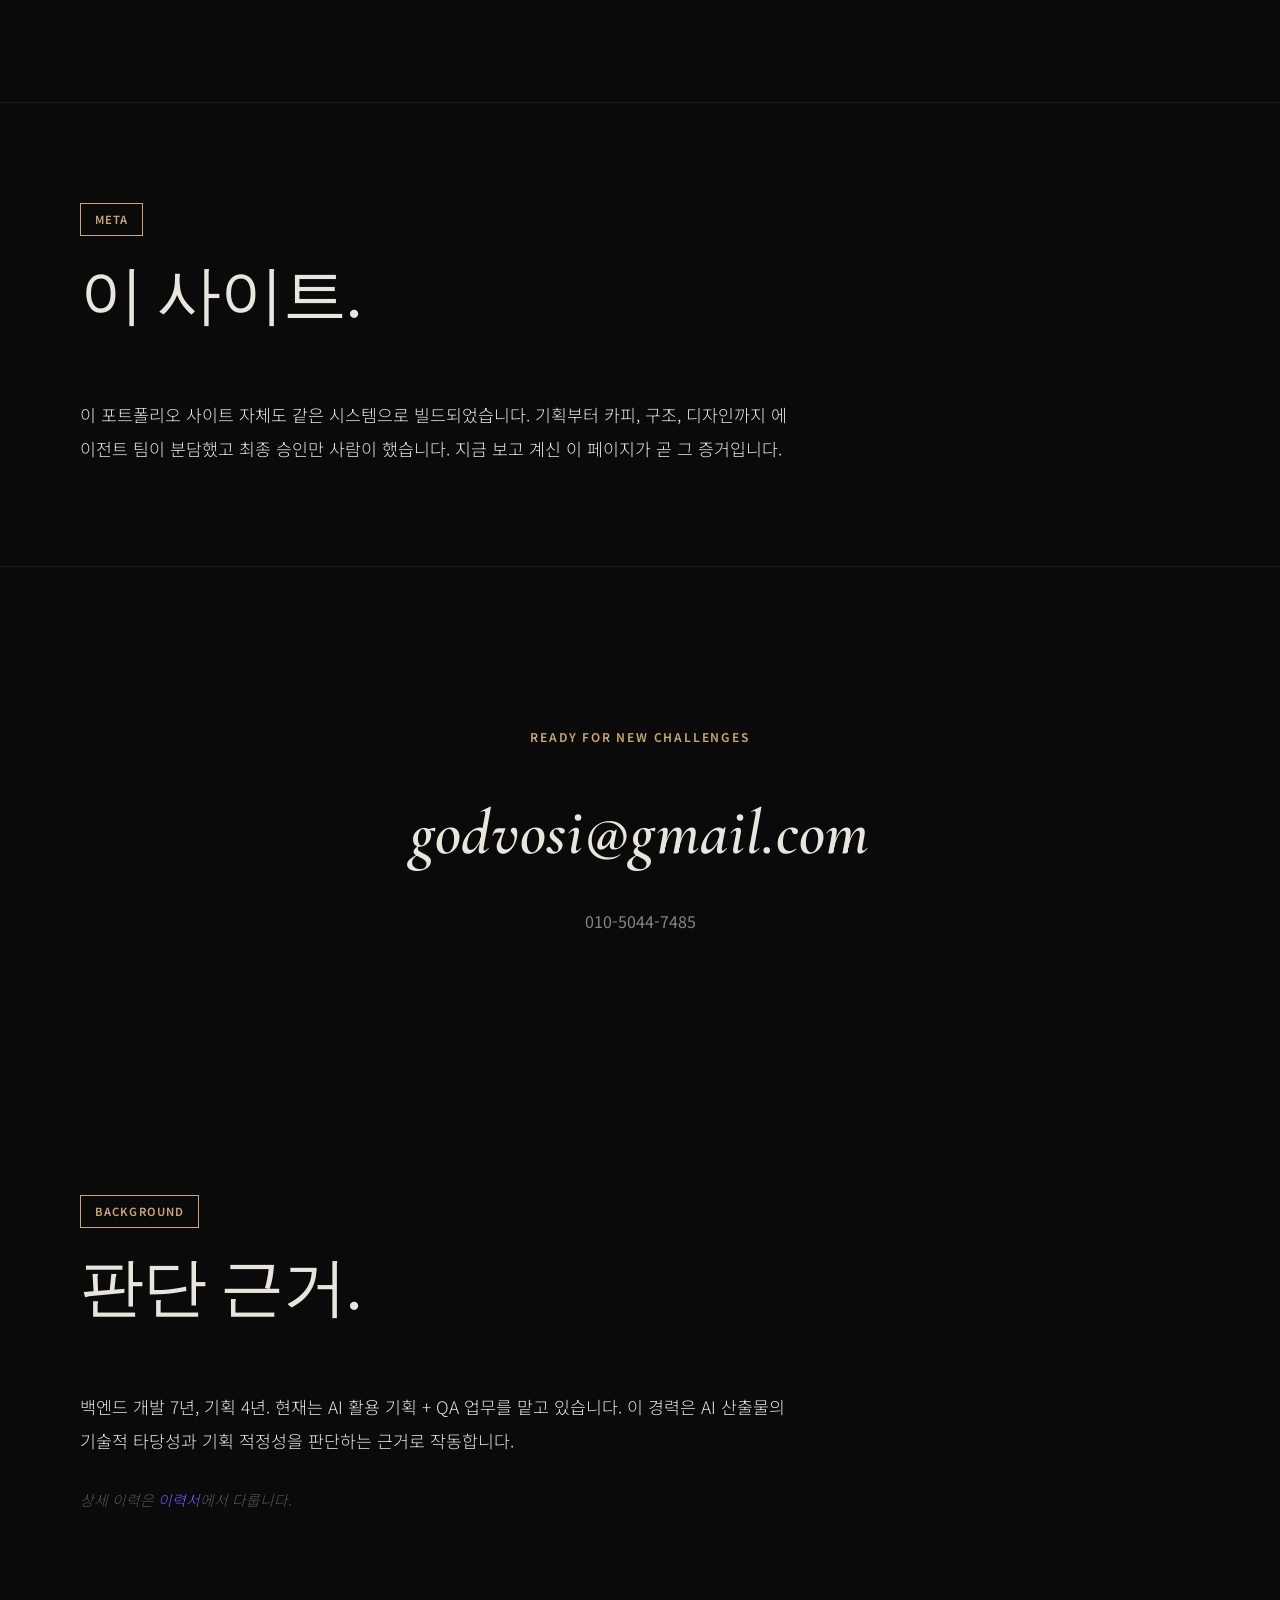
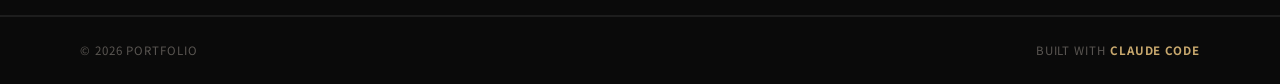
==== commit 0ecad01f: "v3 KM 대문자 통일, 라이브 링크 위치 조정, 크몽 섹션 제목 변경, hero quote/background 수정 Co-Authored-By: Claude Opus 4.6 (1" ====
--- a/index.html
+++ b/index.html
@@ -21,7 +21,7 @@
             <li><a href="#about">About</a></li>
             <li><a href="#operate">How I Work</a></li>
             <li><a href="#experience">Experience</a></li>
-            <li><a href="#km">km</a></li>
+            <li><a href="#km">KM</a></li>
             <li><a href="#origin">Origin</a></li>
             <li><a href="#contact">Contact</a></li>
         </ul>
@@ -153,7 +153,7 @@
                 <div class="operate-body">
                     <h3>24시간 스케줄링</h3>
                     <p>
-                        스케줄러가 잠들지 않습니다. 사용자가 자고 있어도 에이전트는 km
+                        스케줄러가 잠들지 않습니다. 사용자가 자고 있어도 에이전트는 KM
                         프로젝트의 다음 단계를 자율적으로 진행합니다. 아침에 확인하는 것은
                         완료된 산출물입니다.
                     </p>
@@ -165,9 +165,9 @@
                 <div class="operate-body">
                     <h3>km/CLAUDE.md — 작업 규칙 문서</h3>
                     <p>
-                        위 7개의 작업 원칙과 에이전트 규칙이 km 프로젝트의 CLAUDE.md
+                        위 7개의 작업 원칙과 에이전트 규칙이 KM 프로젝트의 CLAUDE.md
                         파일에 모두 명문화되어 있습니다. 말로 하는 방식이 아니라 문서가
-                        강제하는 방식입니다. 아래 km 섹션에서 발췌로 확인할 수 있습니다.
+                        강제하는 방식입니다. 아래 KM 섹션에서 발췌로 확인할 수 있습니다.
                     </p>
                 </div>
             </div>
@@ -181,7 +181,7 @@
         <div class="section-header">
             <div class="section-badge">PAST EXPERIENCE</div>
             <h2 class="section-title">이전 작업.</h2>
-            <p class="section-sub">백엔드 7년의 두 가지 사례. 지금 km을 만드는 판단의 근거.</p>
+            <p class="section-sub">백엔드 7년의 두 가지 사례. 지금 KM을 만드는 판단의 근거.</p>
         </div>
 
         <div class="editorial-body">
@@ -189,7 +189,7 @@
             <p>
                 4명 팀으로 0에서 시작해 100만 다운로드까지, 누적 거래액 1,000억까지 끌고 간
                 중고차 거래 플랫폼. REST API · DB 설계 · AWS 인프라 · 관리자 페이지 등 서버
-                전체를 담당했습니다. 0에서 1까지의 흐름을 직접 굴려본 경험이 km 시스템을
+                전체를 담당했습니다. 0에서 1까지의 흐름을 직접 굴려본 경험이 KM 시스템을
                 설계할 때의 판단 근거로 작동합니다.
             </p>
 
@@ -209,13 +209,16 @@
     <div class="container">
         <div class="section-header">
             <div class="section-badge">CASE STUDY</div>
-            <h2 class="section-title">km.</h2>
+            <h2 class="section-title">KM.</h2>
             <p class="section-sub">부동산 경매 물건 탐색 시스템.</p>
-        </div>
-
-        <div class="editorial-body">
-            <p>
-                km은 수많은 부동산 경매 매물 중에서 좋은 물건을 찾아내는 프로그램입니다.
+            <a href="https://km-ashen.vercel.app/" target="_blank" rel="noopener" class="project-link-cta">
+                <span class="link-arrow">→</span> 라이브 보기
+            </a>
+        </div>
+
+        <div class="editorial-body">
+            <p>
+                KM은 수많은 부동산 경매 매물 중에서 좋은 물건을 찾아내는 프로그램입니다.
                 현재 개발 중이며, 위에서 설명한 8가지 작업 체계가 그대로 적용되는
                 첫 본격 프로젝트입니다.
             </p>
@@ -260,7 +263,7 @@
 
         <div class="editorial-body km-cta-block">
             <p>
-                km은 현재 구현 중입니다. 라이브 링크는 배포 시점에 이 섹션에 연결됩니다.
+                KM은 현재 구현 중입니다.
             </p>
         </div>
     </div>
@@ -271,18 +274,18 @@
     <div class="container">
         <div class="section-header">
             <div class="section-badge">ORIGIN</div>
-            <h2 class="section-title">그 전에, 크몽 클론.</h2>
-        </div>
-
-        <div class="editorial-body">
-            <p>
-                km을 시작하기 전, 기존 서비스(크몽) 구조를 따라 만들어보면서 지금 사용하고 있는
-                작업 체계의 원형이 된 워크플로우를 익혔습니다. 학습용으로 만들었지만, 이
-                프로젝트에서 "AI로 서비스를 0에서 1까지 진행하는 감각"을 잡았습니다.
-            </p>
+            <h2 class="section-title">크몽 클론 프로젝트 크뭉.</h2>
             <a href="https://cmong-chi.vercel.app/" target="_blank" rel="noopener" class="project-link-cta">
                 <span class="link-arrow">→</span> 라이브 보기
             </a>
+        </div>
+
+        <div class="editorial-body">
+            <p>
+                KM을 시작하기 전, 기존 서비스(크몽) 구조를 따라 만들어보면서 지금 사용하고 있는
+                작업 체계의 원형이 된 워크플로우를 익혔습니다. 학습용으로 만들었지만, 이
+                프로젝트에서 "AI로 서비스를 0에서 1까지 진행하는 감각"을 잡았습니다.
+            </p>
         </div>
     </div>
 </section>
@@ -333,7 +336,7 @@
                 작동합니다.
             </p>
             <p class="editorial-muted">
-                상세 이력은 <a href="resume.html" style="color:#6c63ff;">이력서</a>에서 다룹니다.
+                상세 이력은 <a href="resume/" style="color:#6c63ff;">이력서</a>에서 다룹니다.
             </p>
         </div>
     </div>
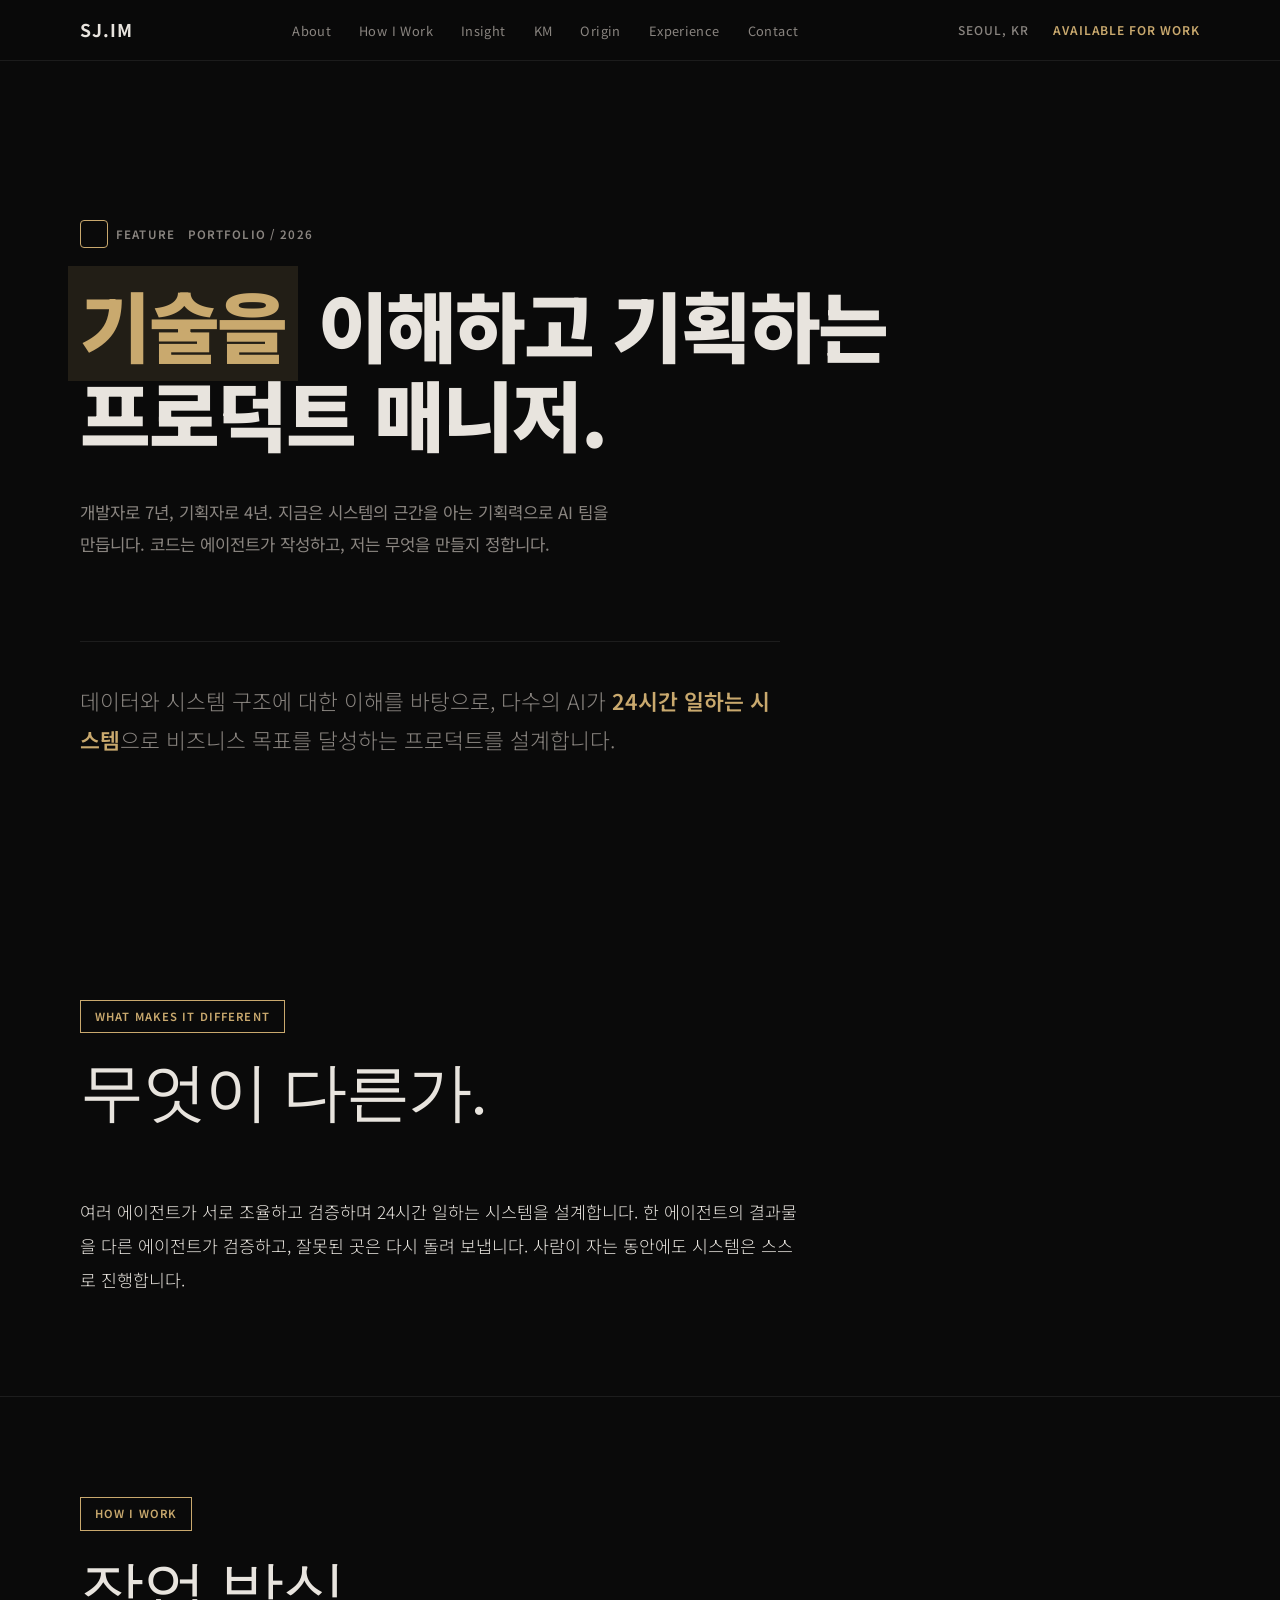
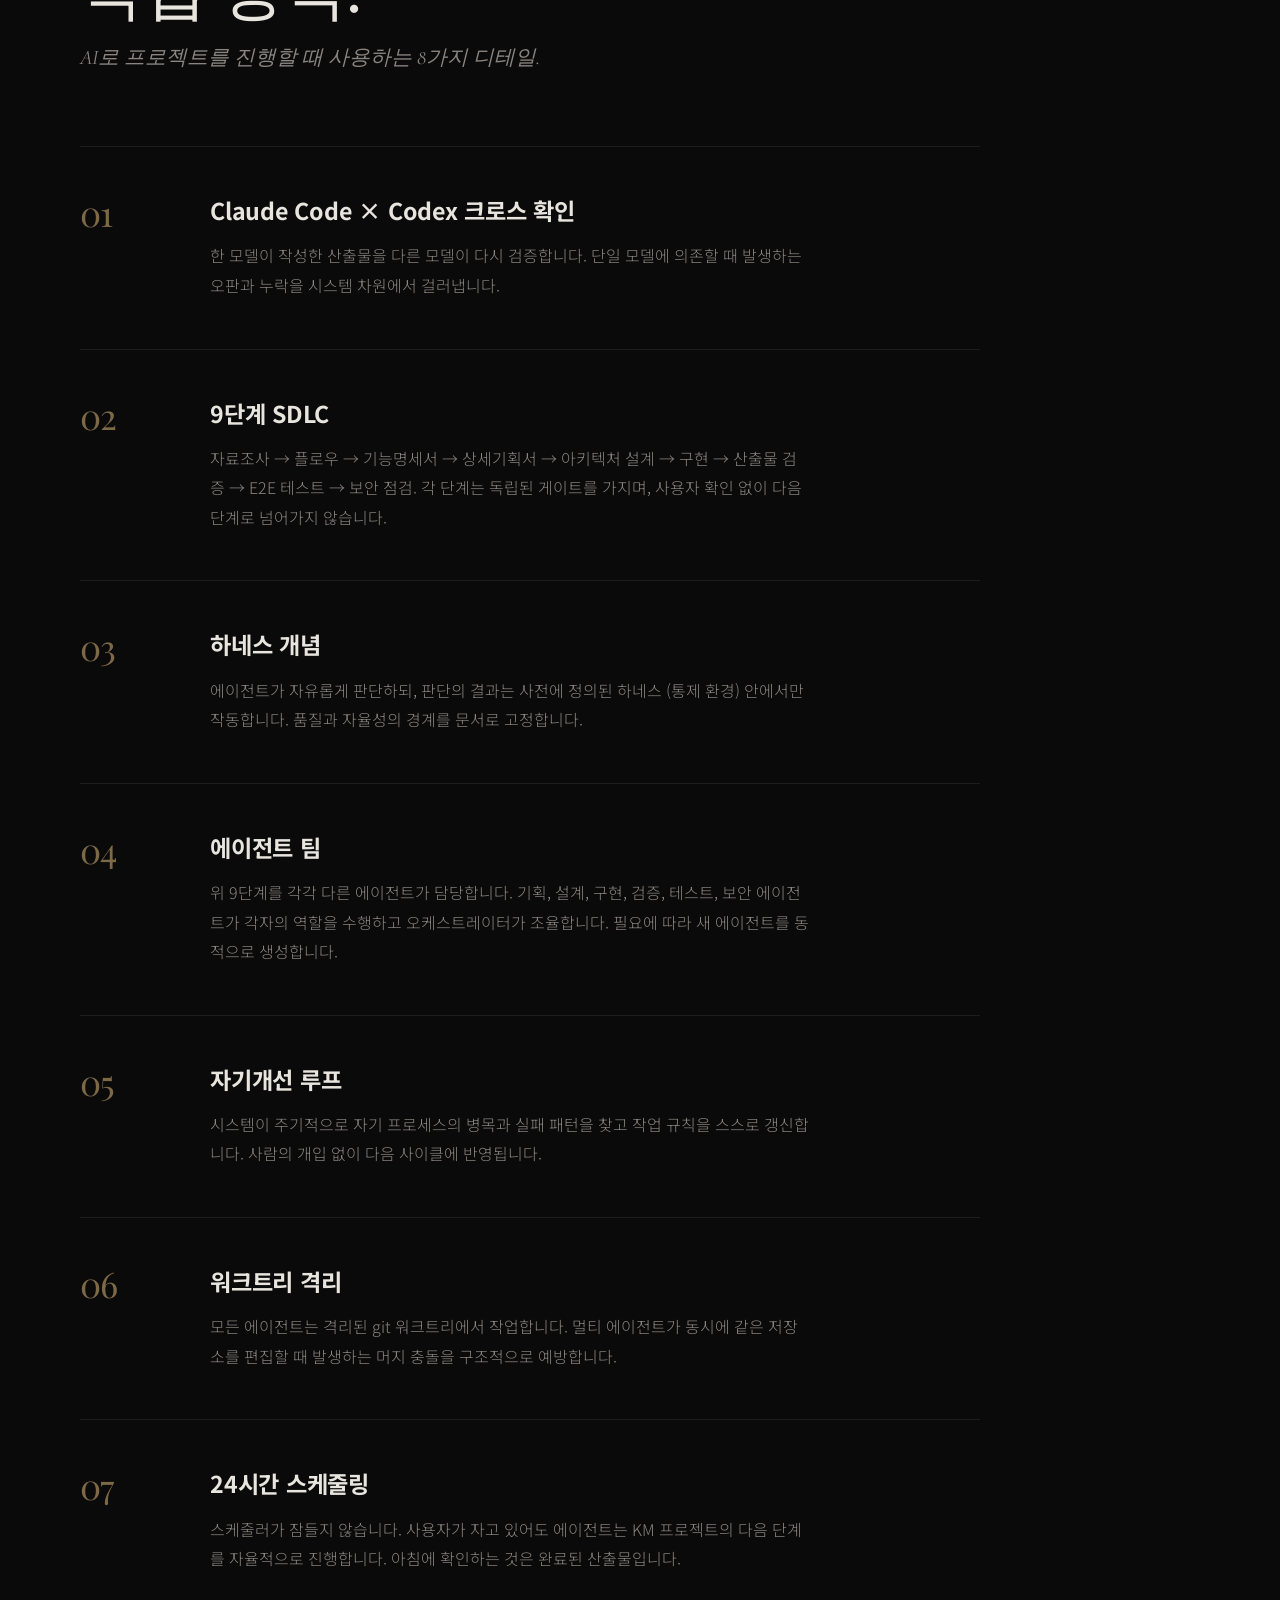
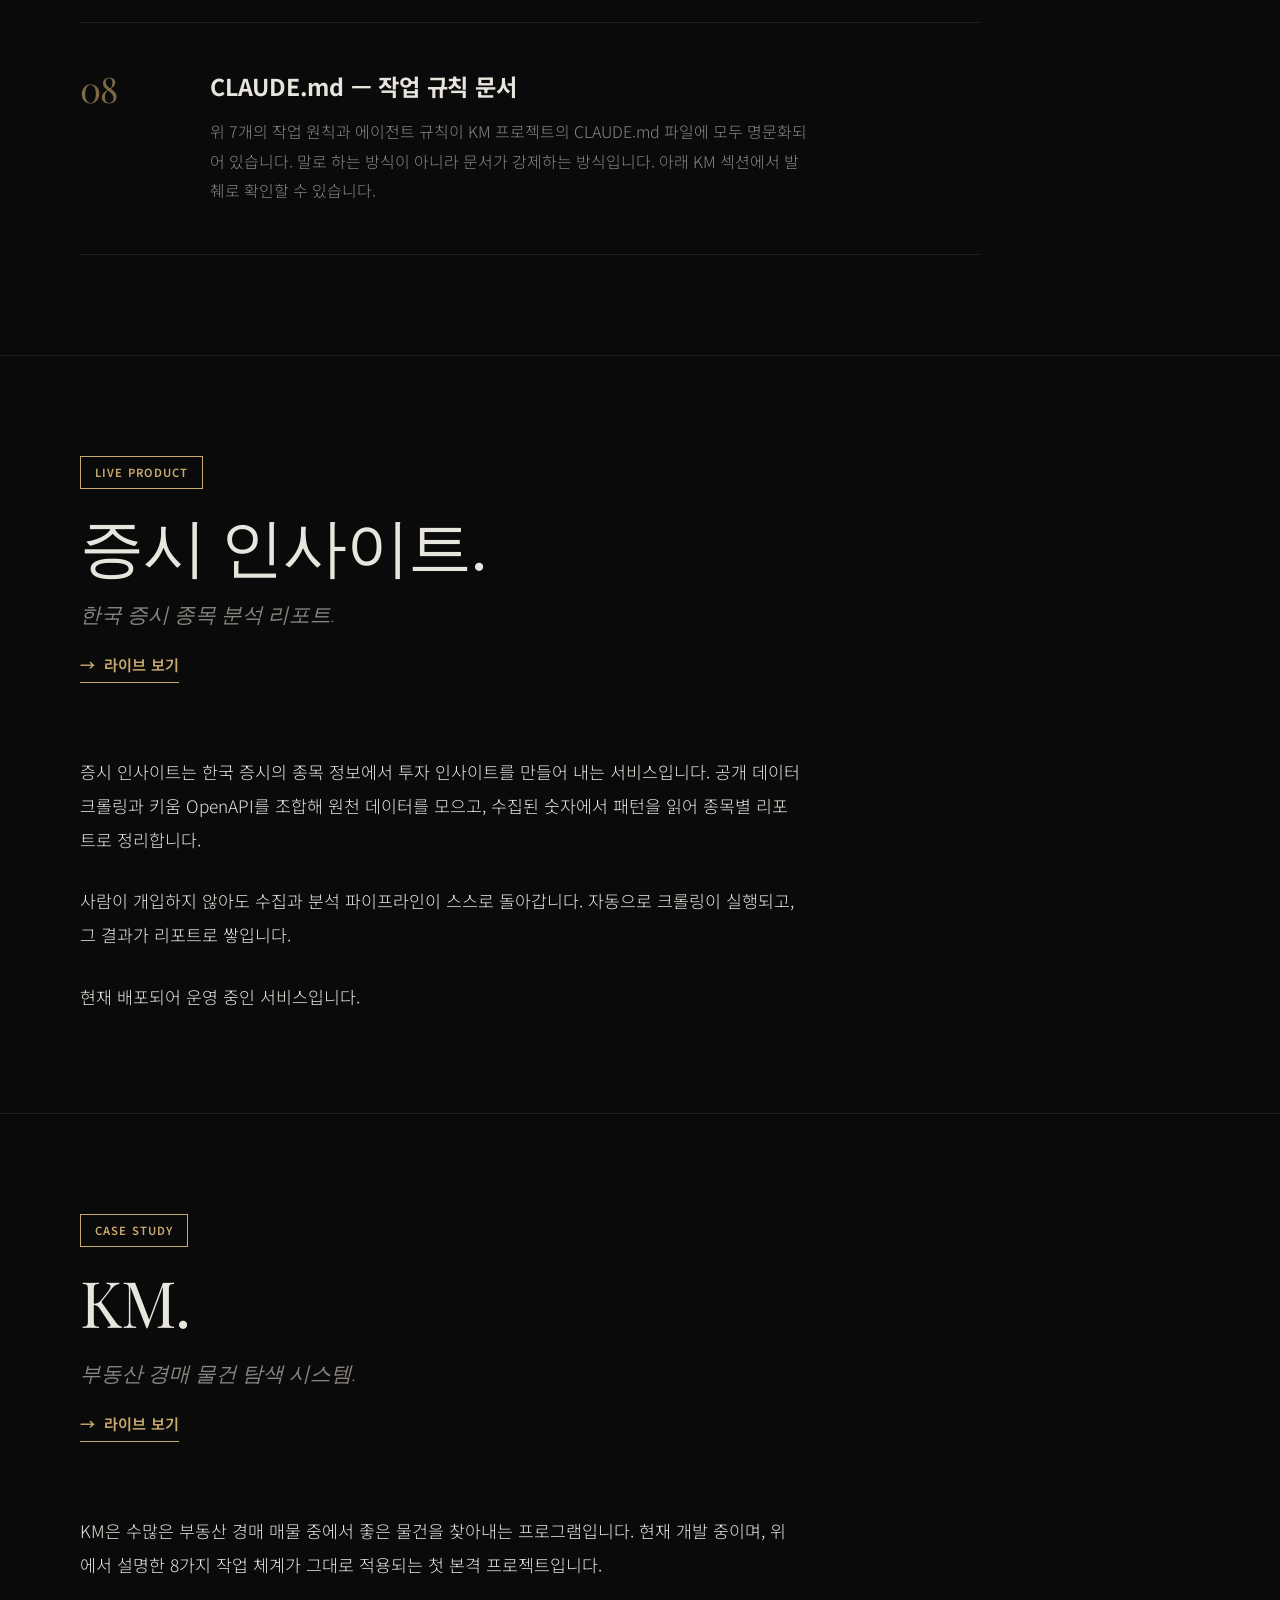
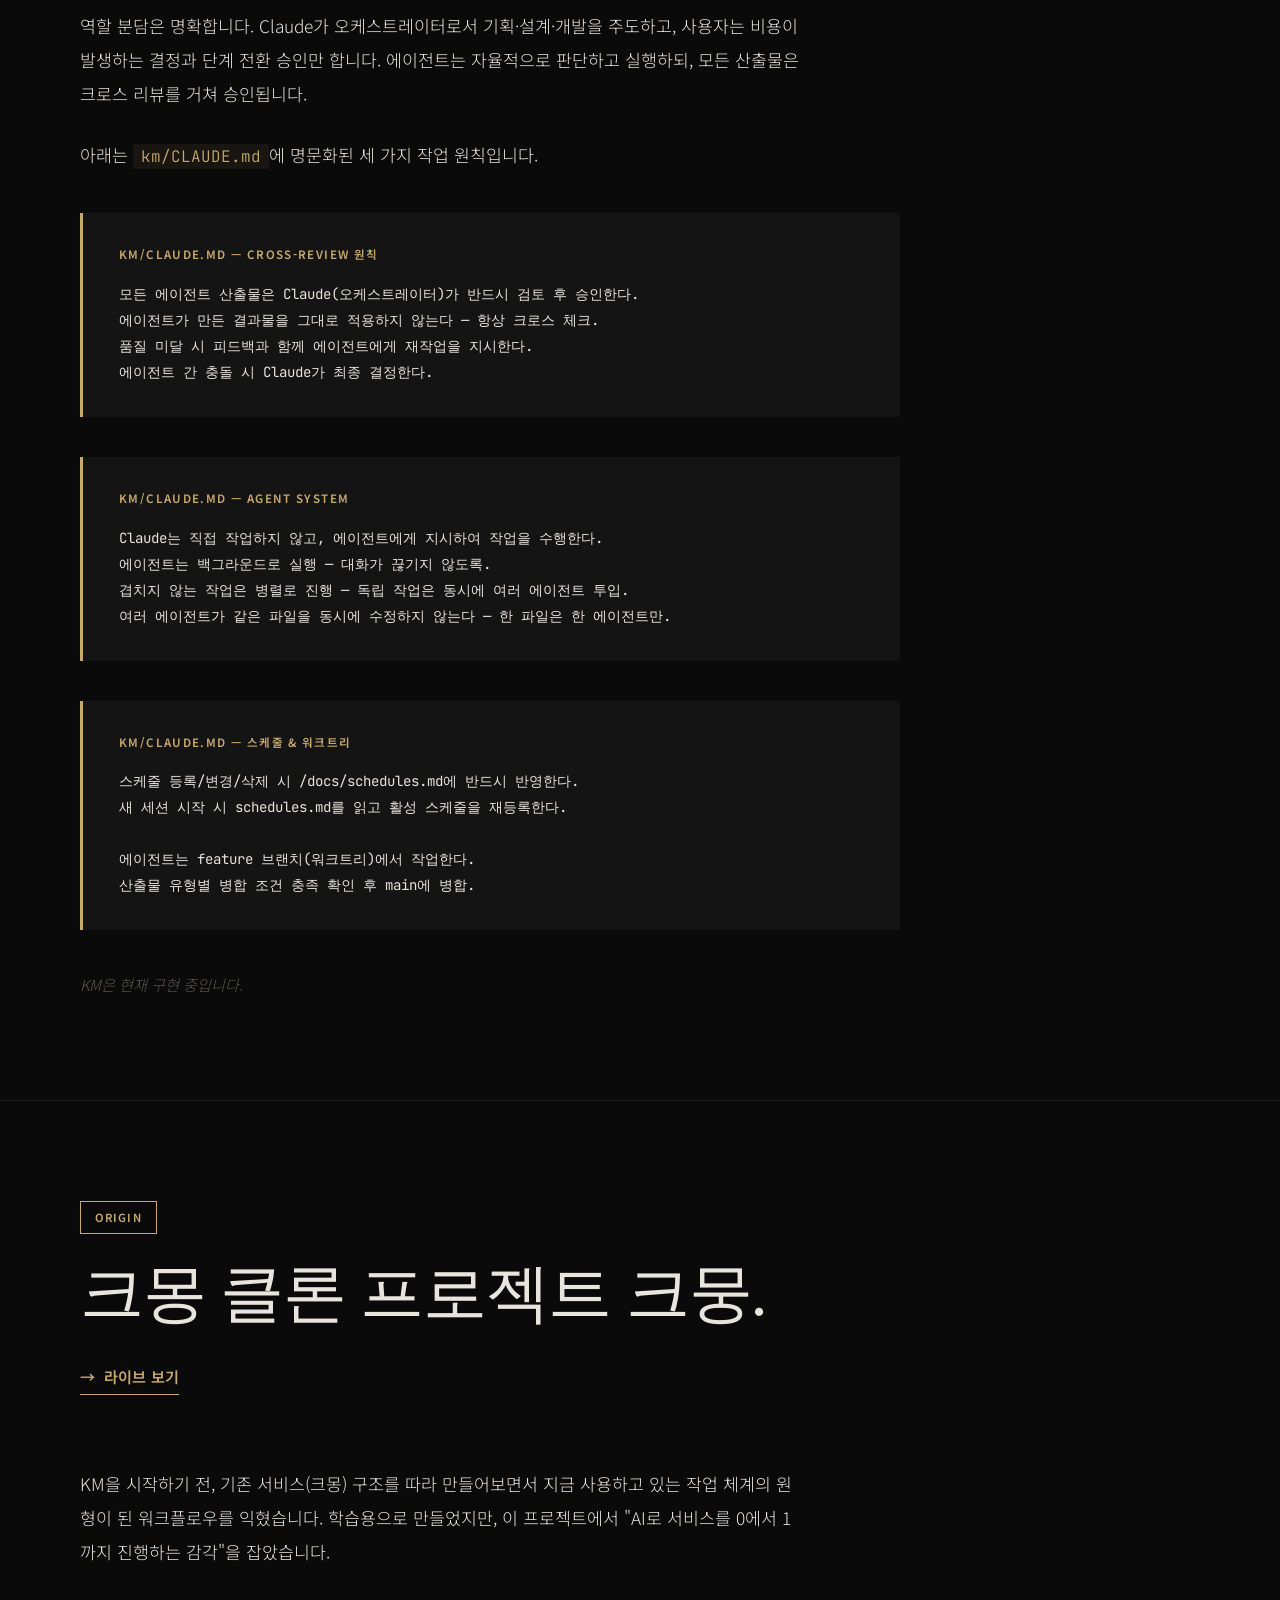
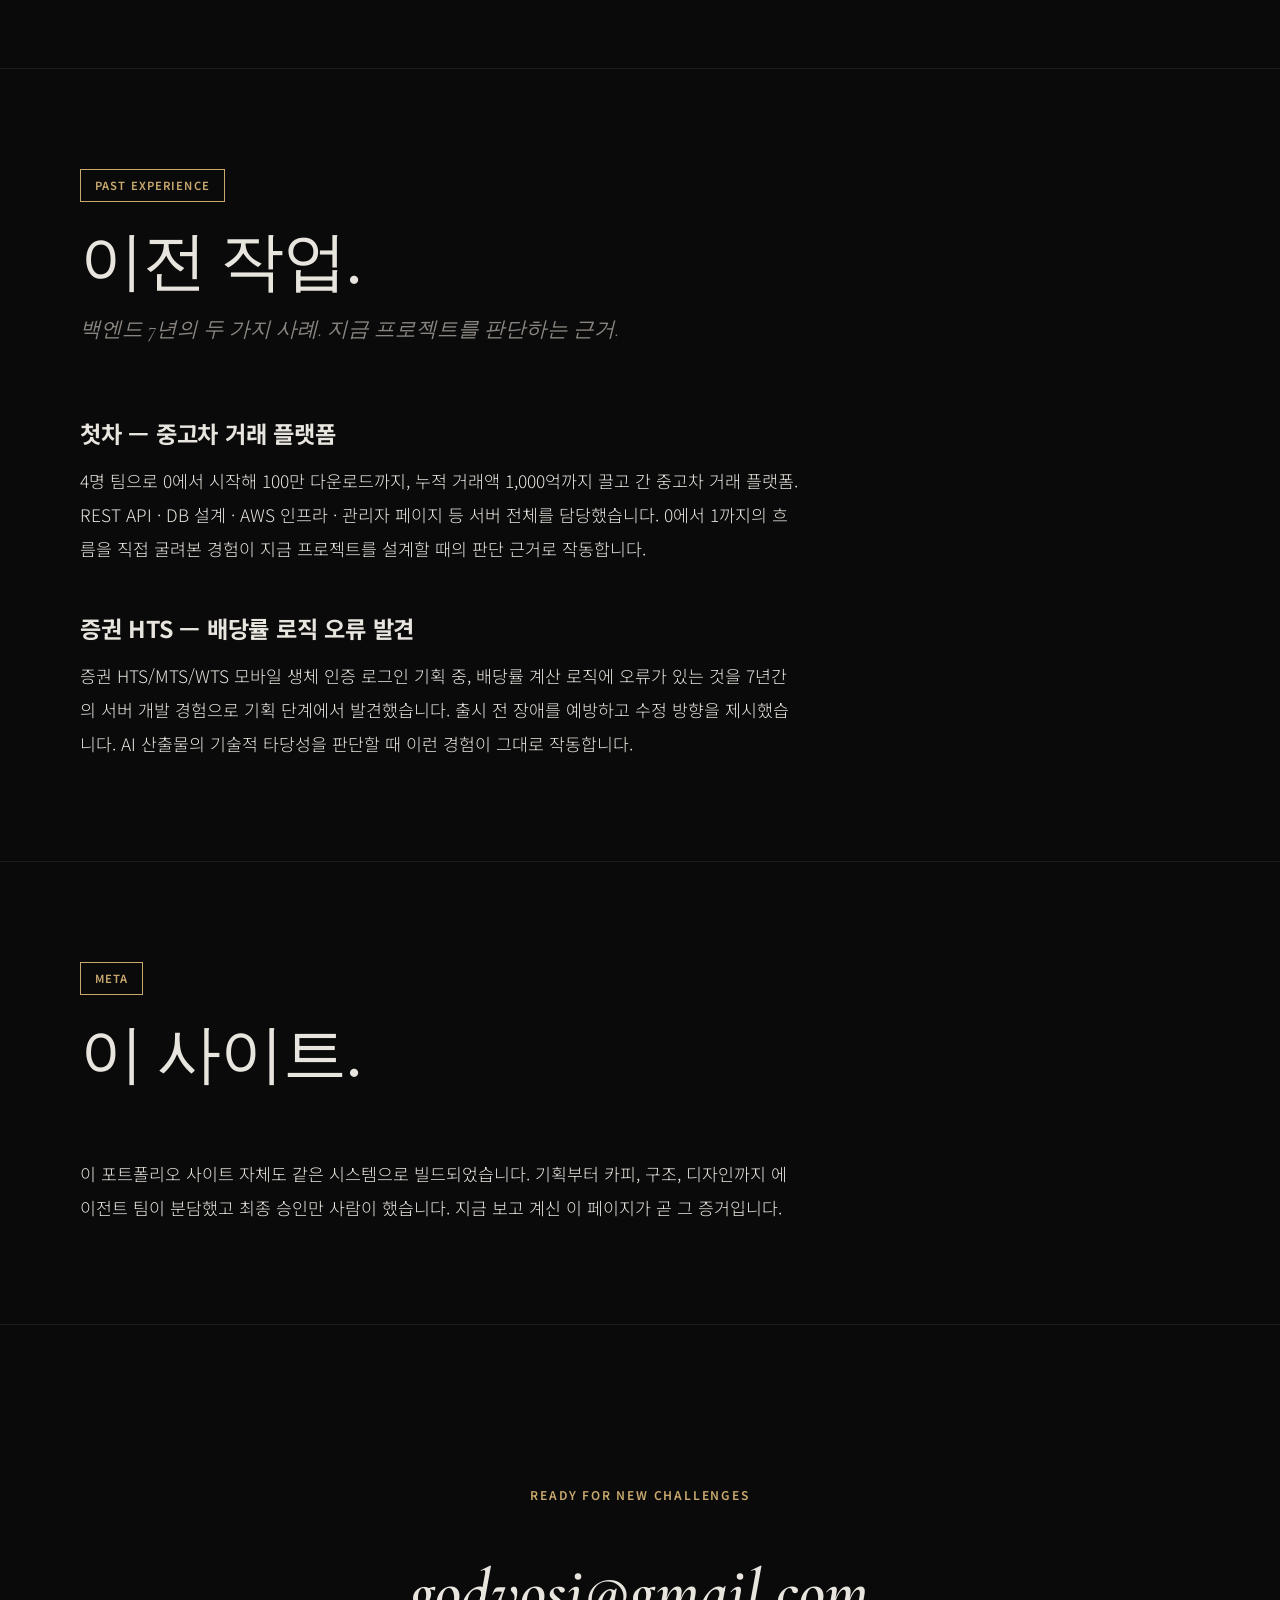
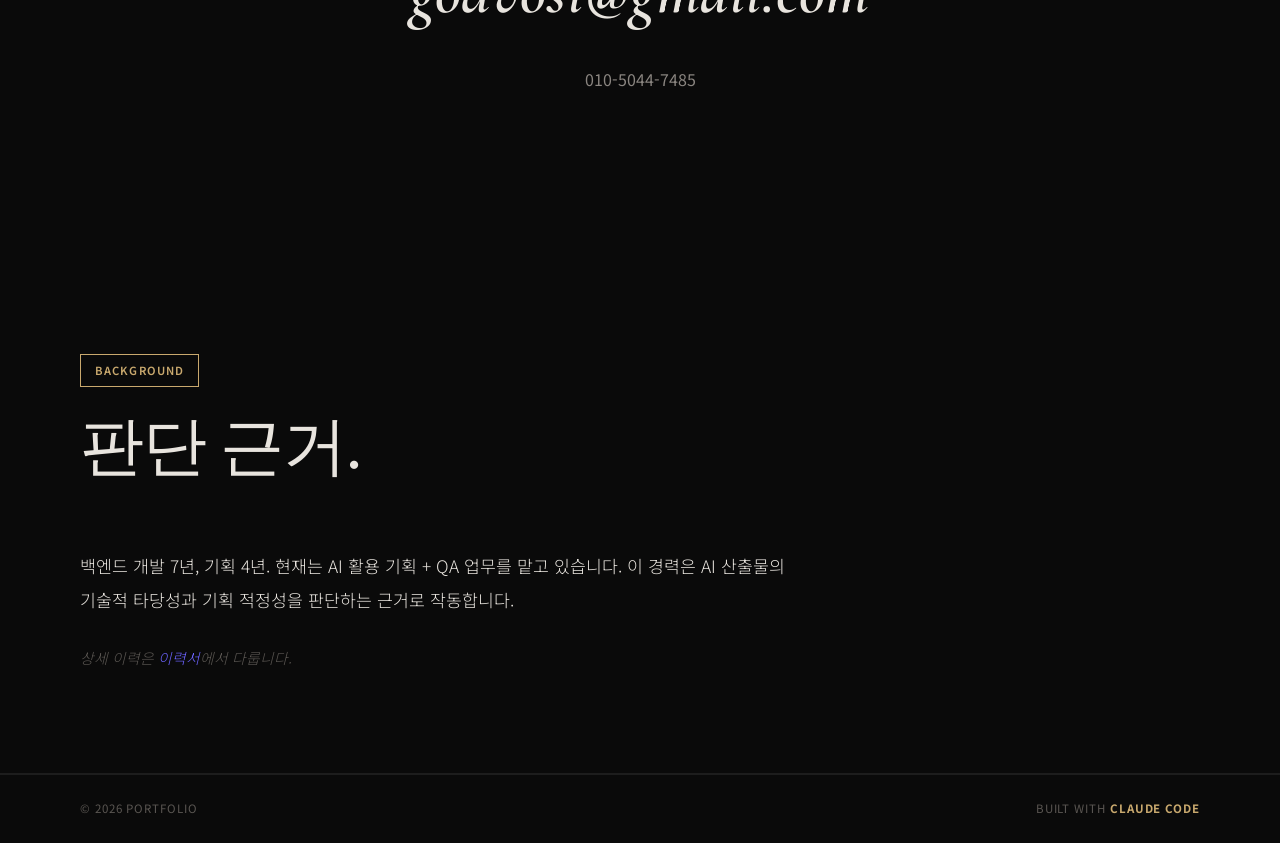
==== commit 9853bddb: "v4 메인 승격: root를 v4 내용으로 교체 - root/index.html, script.js = v4 내용으로 덮어씀 (style.css, favicon.svg는 v3와 동" ====
--- a/index.html
+++ b/index.html
@@ -4,6 +4,7 @@
     <meta charset="UTF-8">
     <meta name="viewport" content="width=device-width, initial-scale=1.0">
     <title>임상준 | 포트폴리오</title>
+    <link rel="icon" type="image/svg+xml" href="favicon.svg">
     <link rel="stylesheet" href="style.css">
     <link rel="preconnect" href="https://fonts.googleapis.com">
     <link href="https://fonts.googleapis.com/css2?family=Noto+Sans+KR:wght@300;400;500;700;900&family=Playfair+Display:ital,wght@0,400;0,700;1,400;1,700&family=Cormorant+Garamond:ital,wght@0,400;0,600;1,400;1,600&family=JetBrains+Mono:wght@400;500&display=swap" rel="stylesheet">
@@ -20,9 +21,10 @@
         <ul class="nav-menu" id="navMenu">
             <li><a href="#about">About</a></li>
             <li><a href="#operate">How I Work</a></li>
-            <li><a href="#experience">Experience</a></li>
+            <li><a href="#insight">Insight</a></li>
             <li><a href="#km">KM</a></li>
             <li><a href="#origin">Origin</a></li>
+            <li><a href="#experience">Experience</a></li>
             <li><a href="#contact">Contact</a></li>
         </ul>
         <div class="nav-status">
@@ -163,7 +165,7 @@
             <div class="operate-item">
                 <div class="operate-num">08</div>
                 <div class="operate-body">
-                    <h3>km/CLAUDE.md — 작업 규칙 문서</h3>
+                    <h3>CLAUDE.md — 작업 규칙 문서</h3>
                     <p>
                         위 7개의 작업 원칙과 에이전트 규칙이 KM 프로젝트의 CLAUDE.md
                         파일에 모두 명문화되어 있습니다. 말로 하는 방식이 아니라 문서가
@@ -175,30 +177,30 @@
     </div>
 </section>
 
-<!-- 4. Past Experience: 백엔드 시절 사례 (경험) -->
-<section class="section" id="experience">
-    <div class="container">
-        <div class="section-header">
-            <div class="section-badge">PAST EXPERIENCE</div>
-            <h2 class="section-title">이전 작업.</h2>
-            <p class="section-sub">백엔드 7년의 두 가지 사례. 지금 KM을 만드는 판단의 근거.</p>
-        </div>
-
-        <div class="editorial-body">
-            <h3 class="experience-heading">첫차 — 중고차 거래 플랫폼</h3>
-            <p>
-                4명 팀으로 0에서 시작해 100만 다운로드까지, 누적 거래액 1,000억까지 끌고 간
-                중고차 거래 플랫폼. REST API · DB 설계 · AWS 인프라 · 관리자 페이지 등 서버
-                전체를 담당했습니다. 0에서 1까지의 흐름을 직접 굴려본 경험이 KM 시스템을
-                설계할 때의 판단 근거로 작동합니다.
-            </p>
-
-            <h3 class="experience-heading">증권 HTS — 배당률 로직 오류 발견</h3>
-            <p>
-                증권 HTS/MTS/WTS 모바일 생체 인증 로그인 기획 중, 배당률 계산 로직에 오류가
-                있는 것을 7년간의 서버 개발 경험으로 기획 단계에서 발견했습니다. 출시 전 장애를
-                예방하고 수정 방향을 제시했습니다. AI 산출물의 기술적 타당성을 판단할 때 이런
-                경험이 그대로 작동합니다.
+<!-- 5-0. Case Study: 증시 인사이트 (운영 중, 프로젝트 중 최상단) -->
+<section class="section" id="insight">
+    <div class="container">
+        <div class="section-header">
+            <div class="section-badge">LIVE PRODUCT</div>
+            <h2 class="section-title">증시 인사이트.</h2>
+            <p class="section-sub">한국 증시 종목 분석 리포트.</p>
+            <a href="https://skynet-stock.vercel.app/" target="_blank" rel="noopener" class="project-link-cta">
+                <span class="link-arrow">→</span> 라이브 보기
+            </a>
+        </div>
+
+        <div class="editorial-body">
+            <p>
+                증시 인사이트는 한국 증시의 종목 정보에서 투자 인사이트를 만들어 내는
+                서비스입니다. 공개 데이터 크롤링과 키움 OpenAPI를 조합해 원천 데이터를
+                모으고, 수집된 숫자에서 패턴을 읽어 종목별 리포트로 정리합니다.
+            </p>
+            <p>
+                사람이 개입하지 않아도 수집과 분석 파이프라인이 스스로 돌아갑니다.
+                자동으로 크롤링이 실행되고, 그 결과가 리포트로 쌓입니다.
+            </p>
+            <p>
+                현재 배포되어 운영 중인 서비스입니다.
             </p>
         </div>
     </div>
@@ -290,7 +292,36 @@
     </div>
 </section>
 
-<!-- 6. Meta: 이 사이트 -->
+<!-- 7. Past Experience: 백엔드 시절 사례 (경험) — 프로젝트 뒤로 이동 -->
+<section class="section" id="experience">
+    <div class="container">
+        <div class="section-header">
+            <div class="section-badge">PAST EXPERIENCE</div>
+            <h2 class="section-title">이전 작업.</h2>
+            <p class="section-sub">백엔드 7년의 두 가지 사례. 지금 프로젝트를 판단하는 근거.</p>
+        </div>
+
+        <div class="editorial-body">
+            <h3 class="experience-heading">첫차 — 중고차 거래 플랫폼</h3>
+            <p>
+                4명 팀으로 0에서 시작해 100만 다운로드까지, 누적 거래액 1,000억까지 끌고 간
+                중고차 거래 플랫폼. REST API · DB 설계 · AWS 인프라 · 관리자 페이지 등 서버
+                전체를 담당했습니다. 0에서 1까지의 흐름을 직접 굴려본 경험이 지금 프로젝트를
+                설계할 때의 판단 근거로 작동합니다.
+            </p>
+
+            <h3 class="experience-heading">증권 HTS — 배당률 로직 오류 발견</h3>
+            <p>
+                증권 HTS/MTS/WTS 모바일 생체 인증 로그인 기획 중, 배당률 계산 로직에 오류가
+                있는 것을 7년간의 서버 개발 경험으로 기획 단계에서 발견했습니다. 출시 전 장애를
+                예방하고 수정 방향을 제시했습니다. AI 산출물의 기술적 타당성을 판단할 때 이런
+                경험이 그대로 작동합니다.
+            </p>
+        </div>
+    </div>
+</section>
+
+<!-- 8. Meta: 이 사이트 -->
 <section class="section" id="meta">
     <div class="container">
         <div class="section-header">
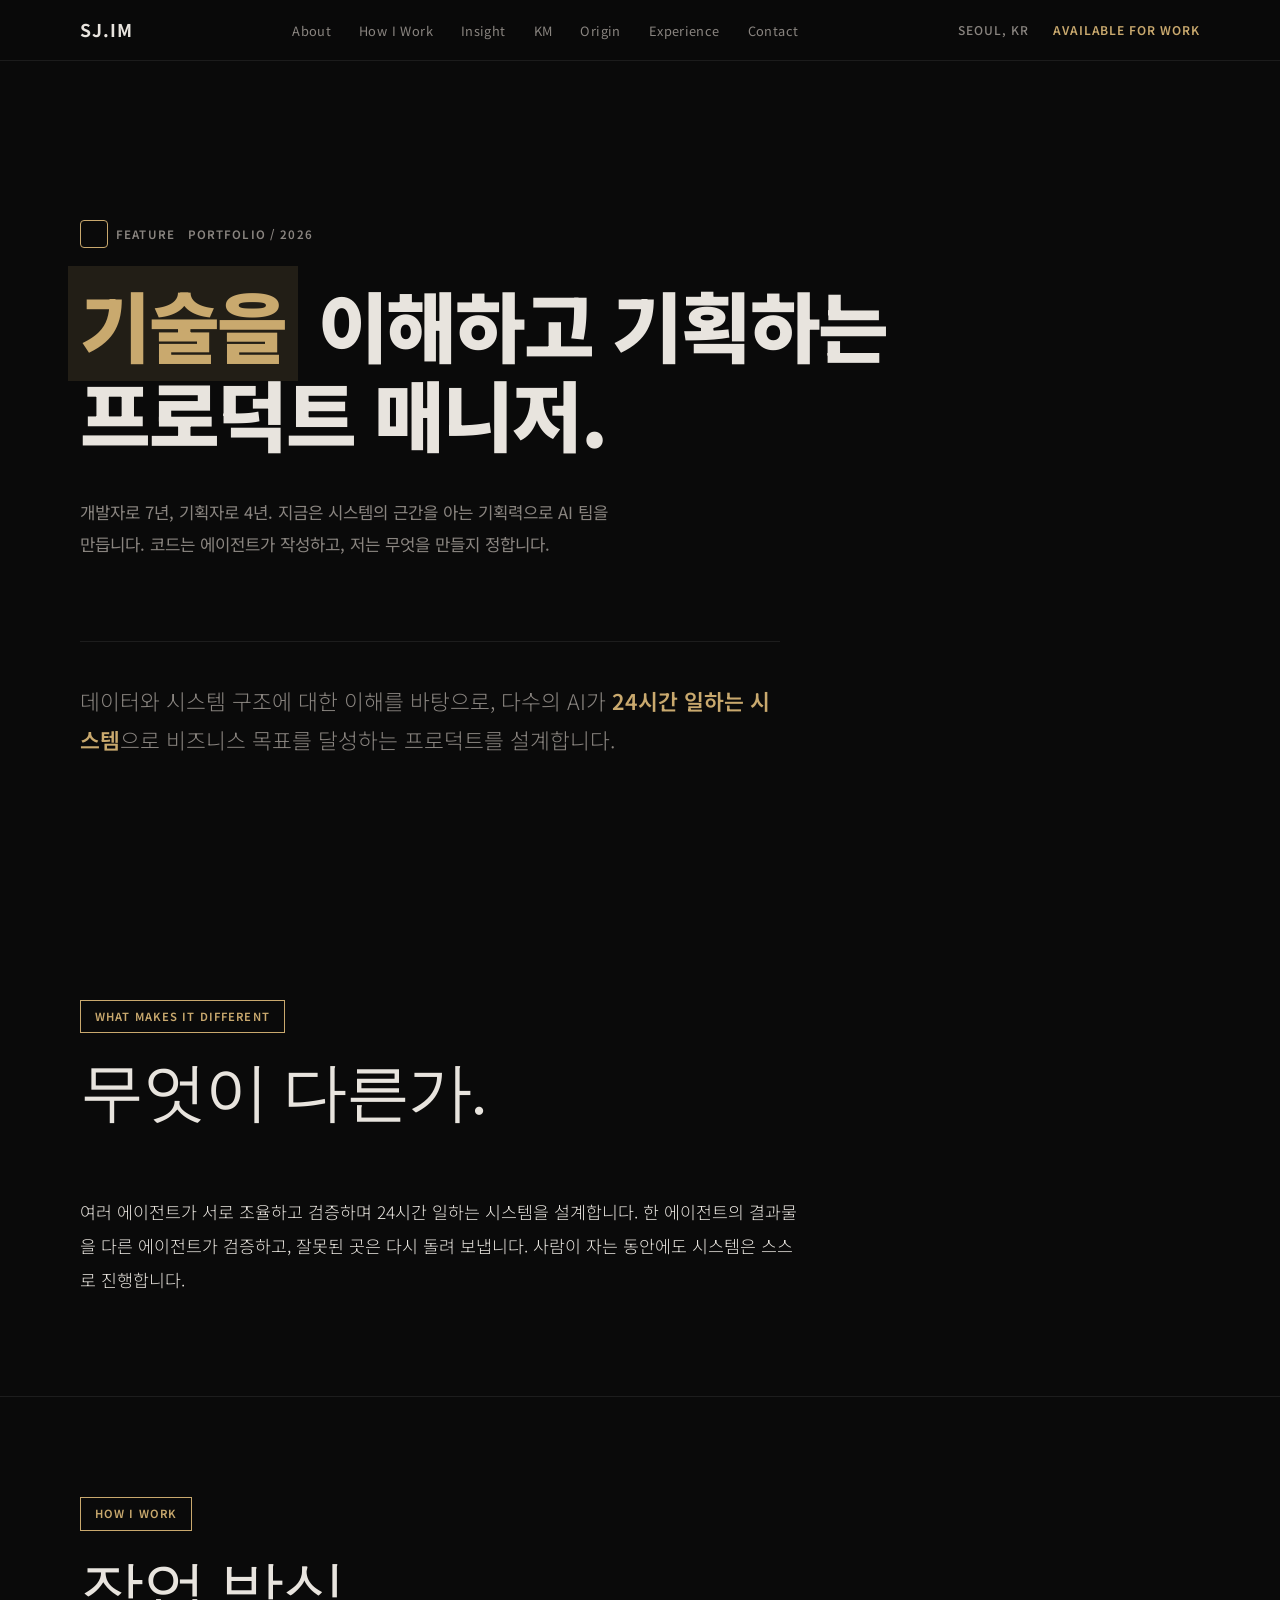
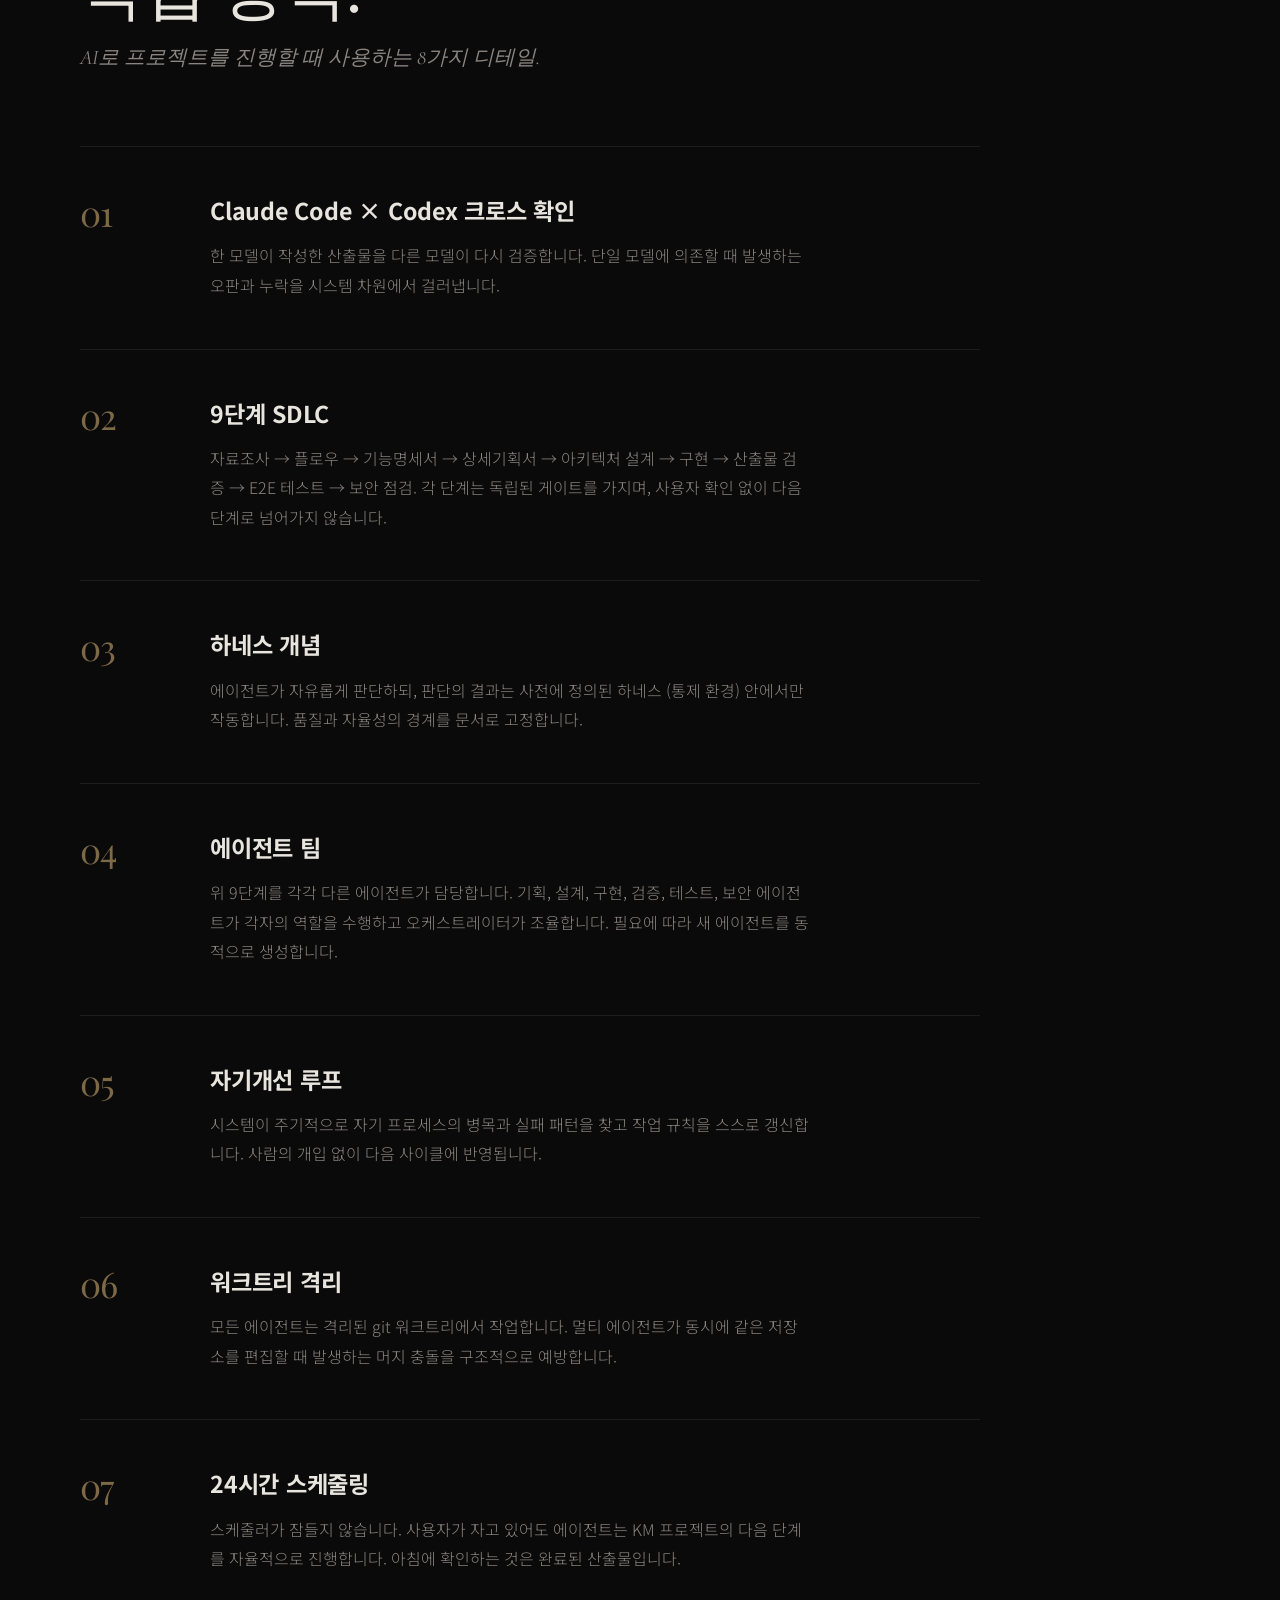
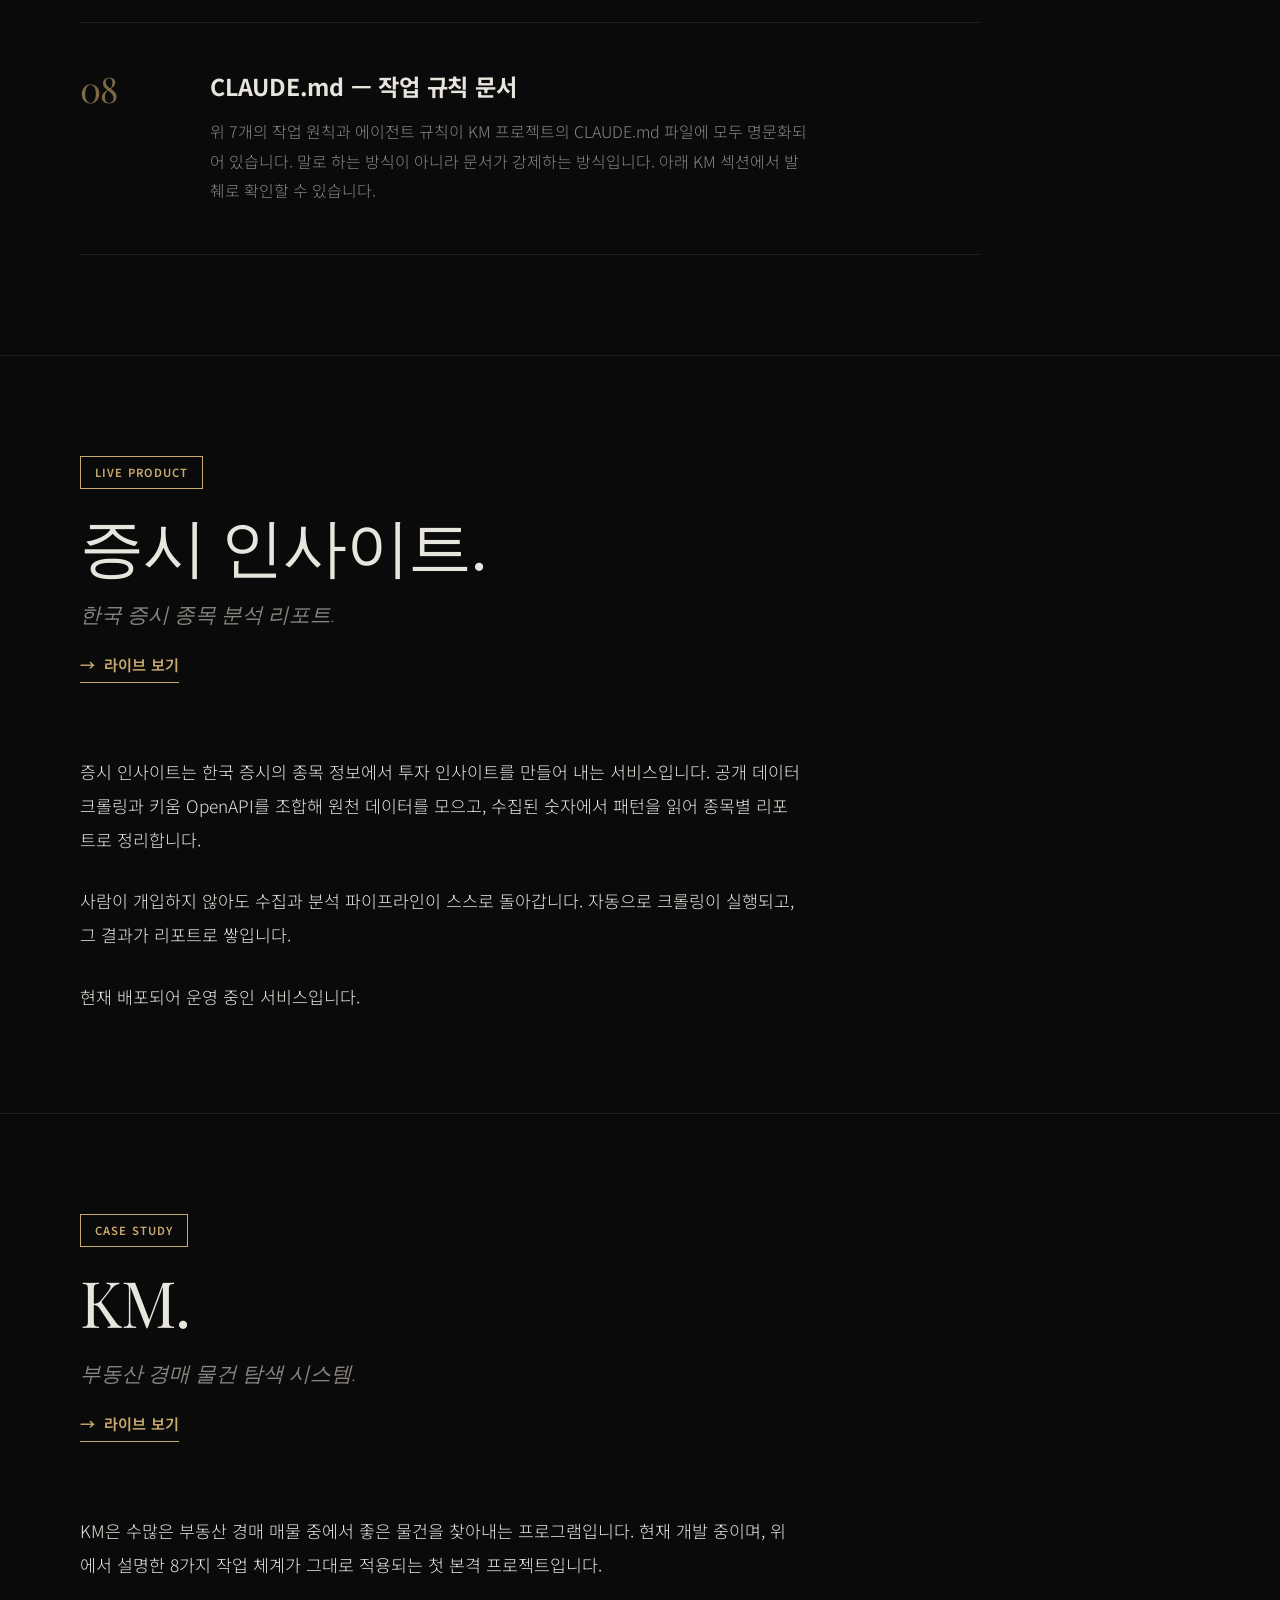
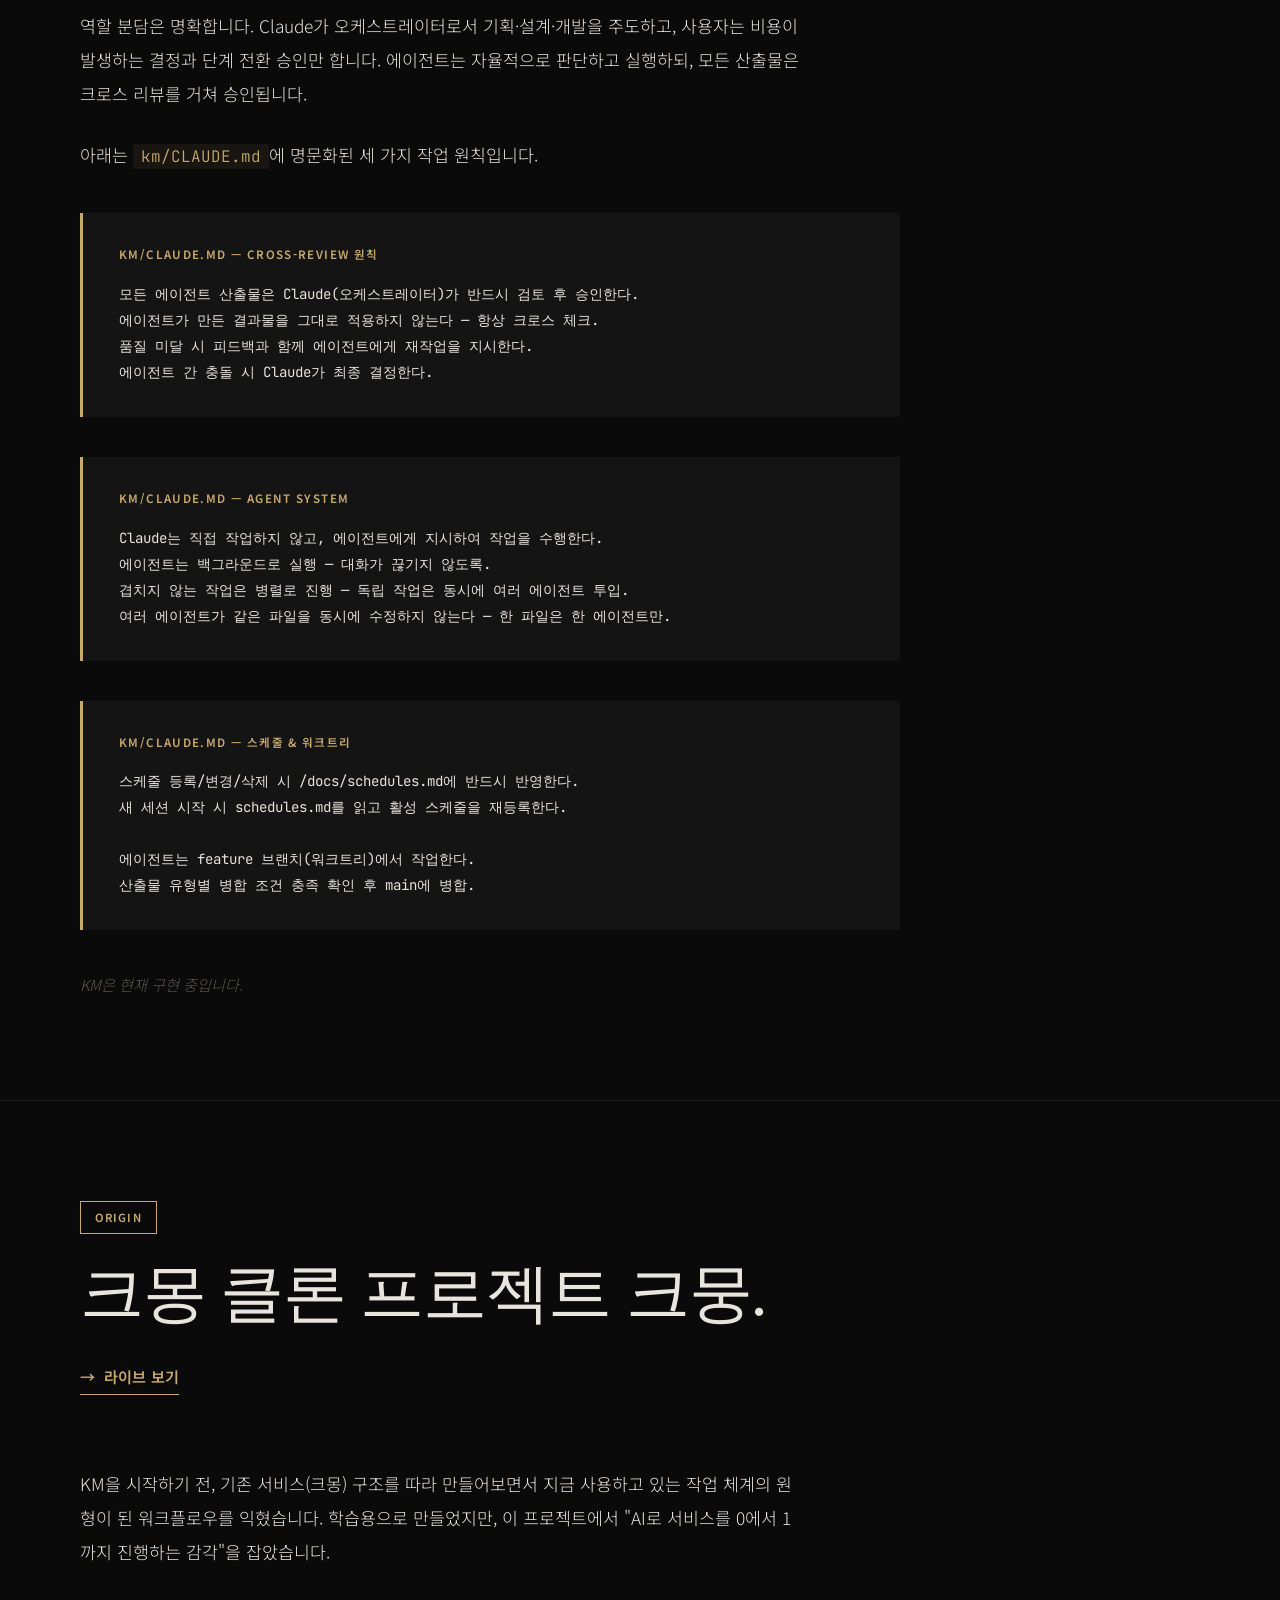
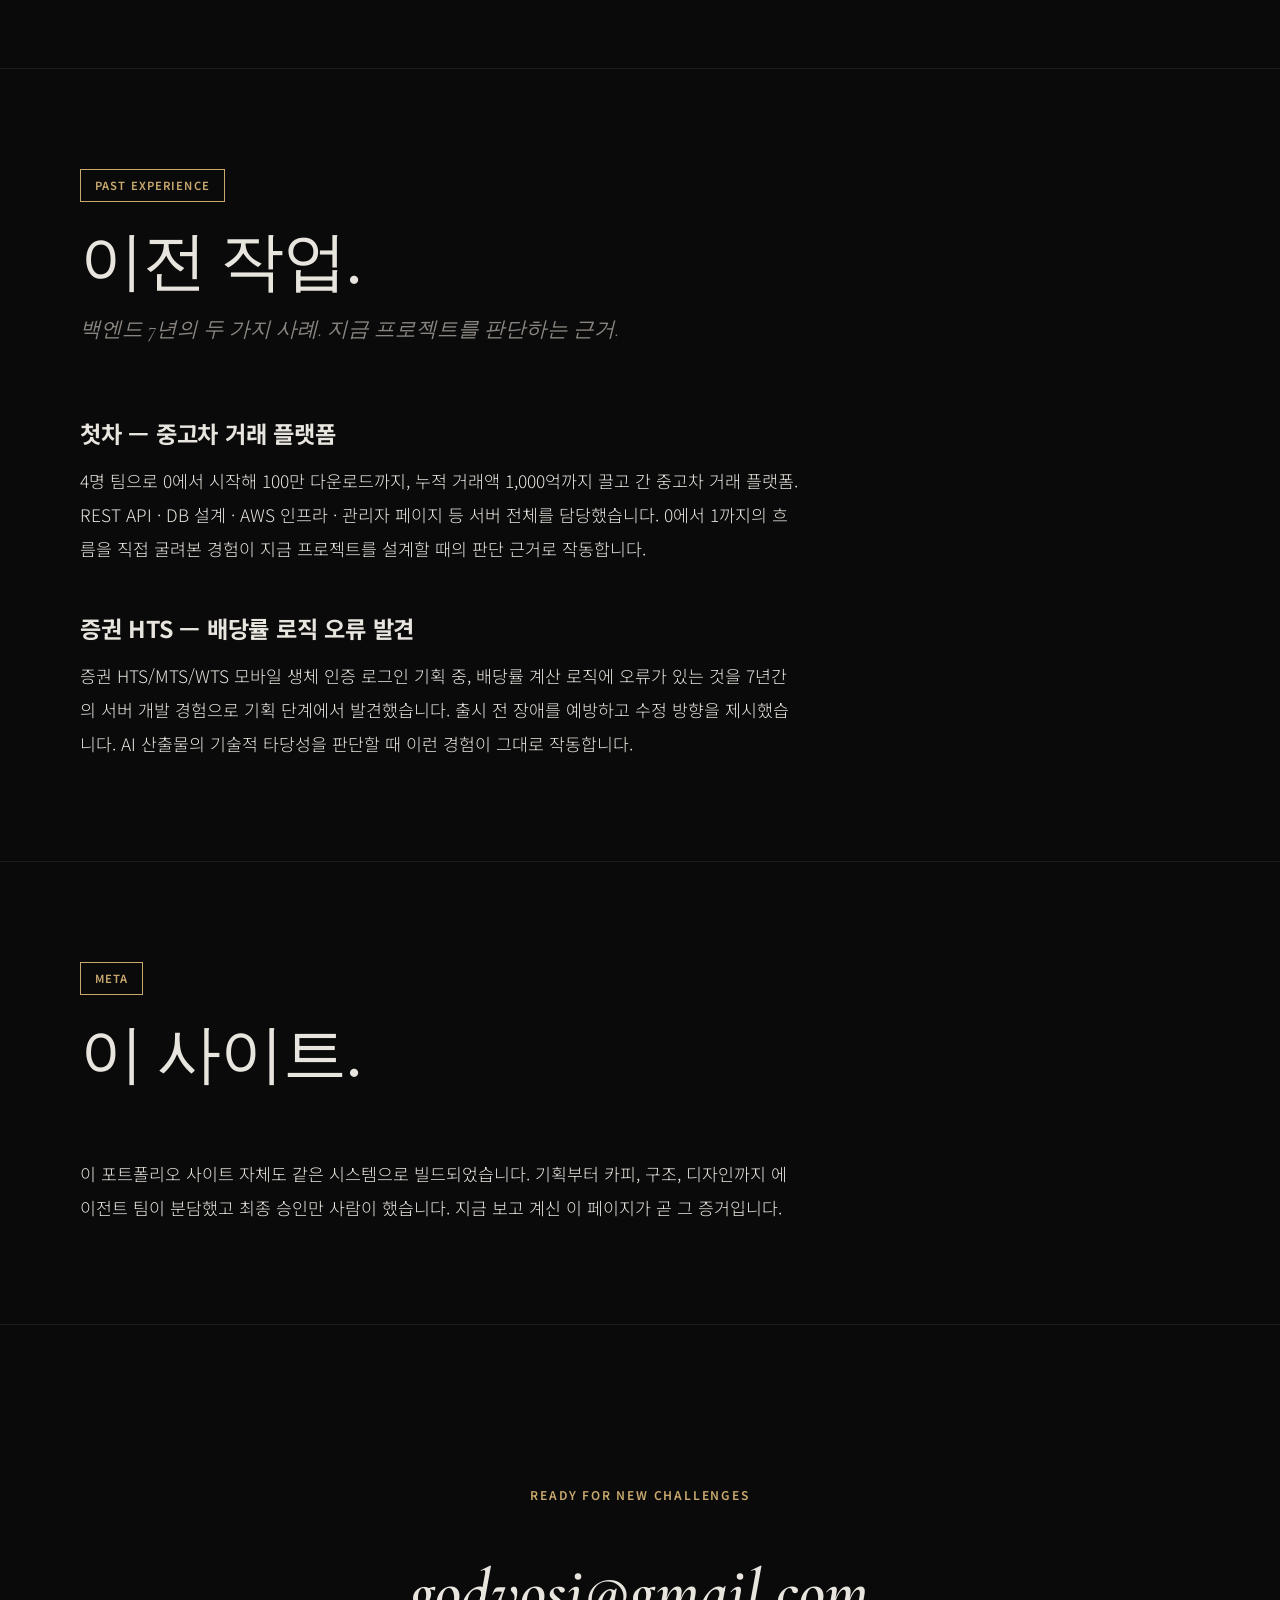
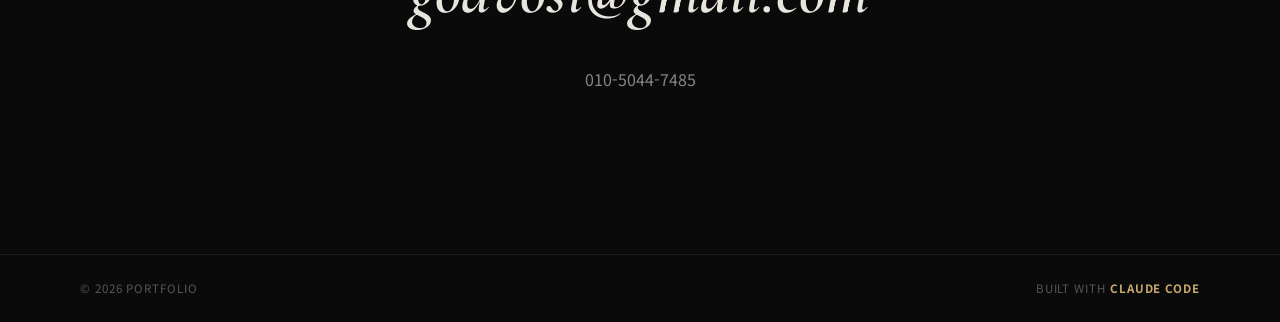
==== commit 39f48ee9: "판단 근거(Background) 섹션 삭제 - root/index.html + v4/index.html에서 Background 섹션 전체 제거 - 기획서 v4.0.3으로 이력 반영" ====
--- a/index.html
+++ b/index.html
@@ -352,27 +352,6 @@
     </div>
 </section>
 
-<!-- 8. Background — 판단 근거 (경력 한두 줄, 진짜 마지막) -->
-<section class="section" id="background">
-    <div class="container">
-        <div class="section-header">
-            <div class="section-badge">BACKGROUND</div>
-            <h2 class="section-title">판단 근거.</h2>
-        </div>
-
-        <div class="editorial-body">
-            <p>
-                백엔드 개발 7년, 기획 4년. 현재는 AI 활용 기획 + QA 업무를 맡고 있습니다.
-                이 경력은 AI 산출물의 기술적 타당성과 기획 적정성을 판단하는 근거로
-                작동합니다.
-            </p>
-            <p class="editorial-muted">
-                상세 이력은 <a href="resume/" style="color:#6c63ff;">이력서</a>에서 다룹니다.
-            </p>
-        </div>
-    </div>
-</section>
-
 <!-- Footer -->
 <footer class="footer">
     <div class="container footer-inner">
